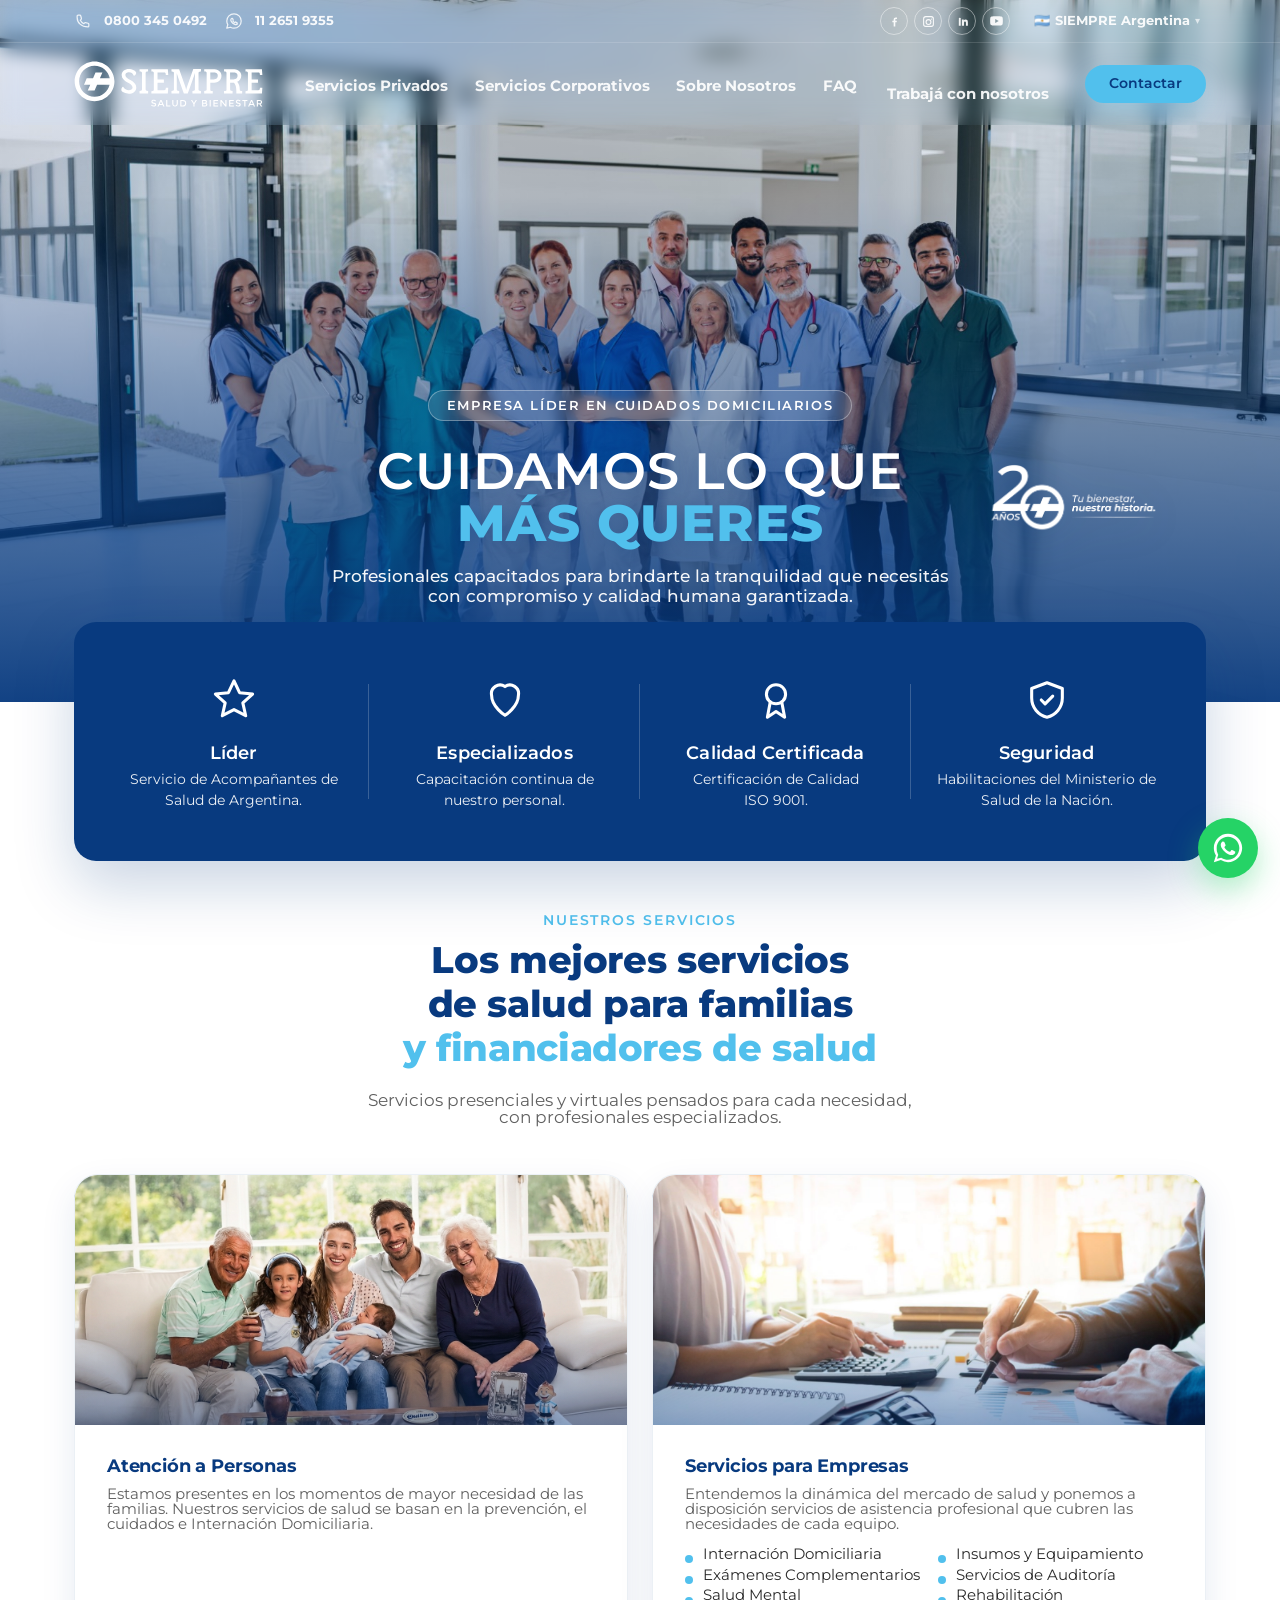
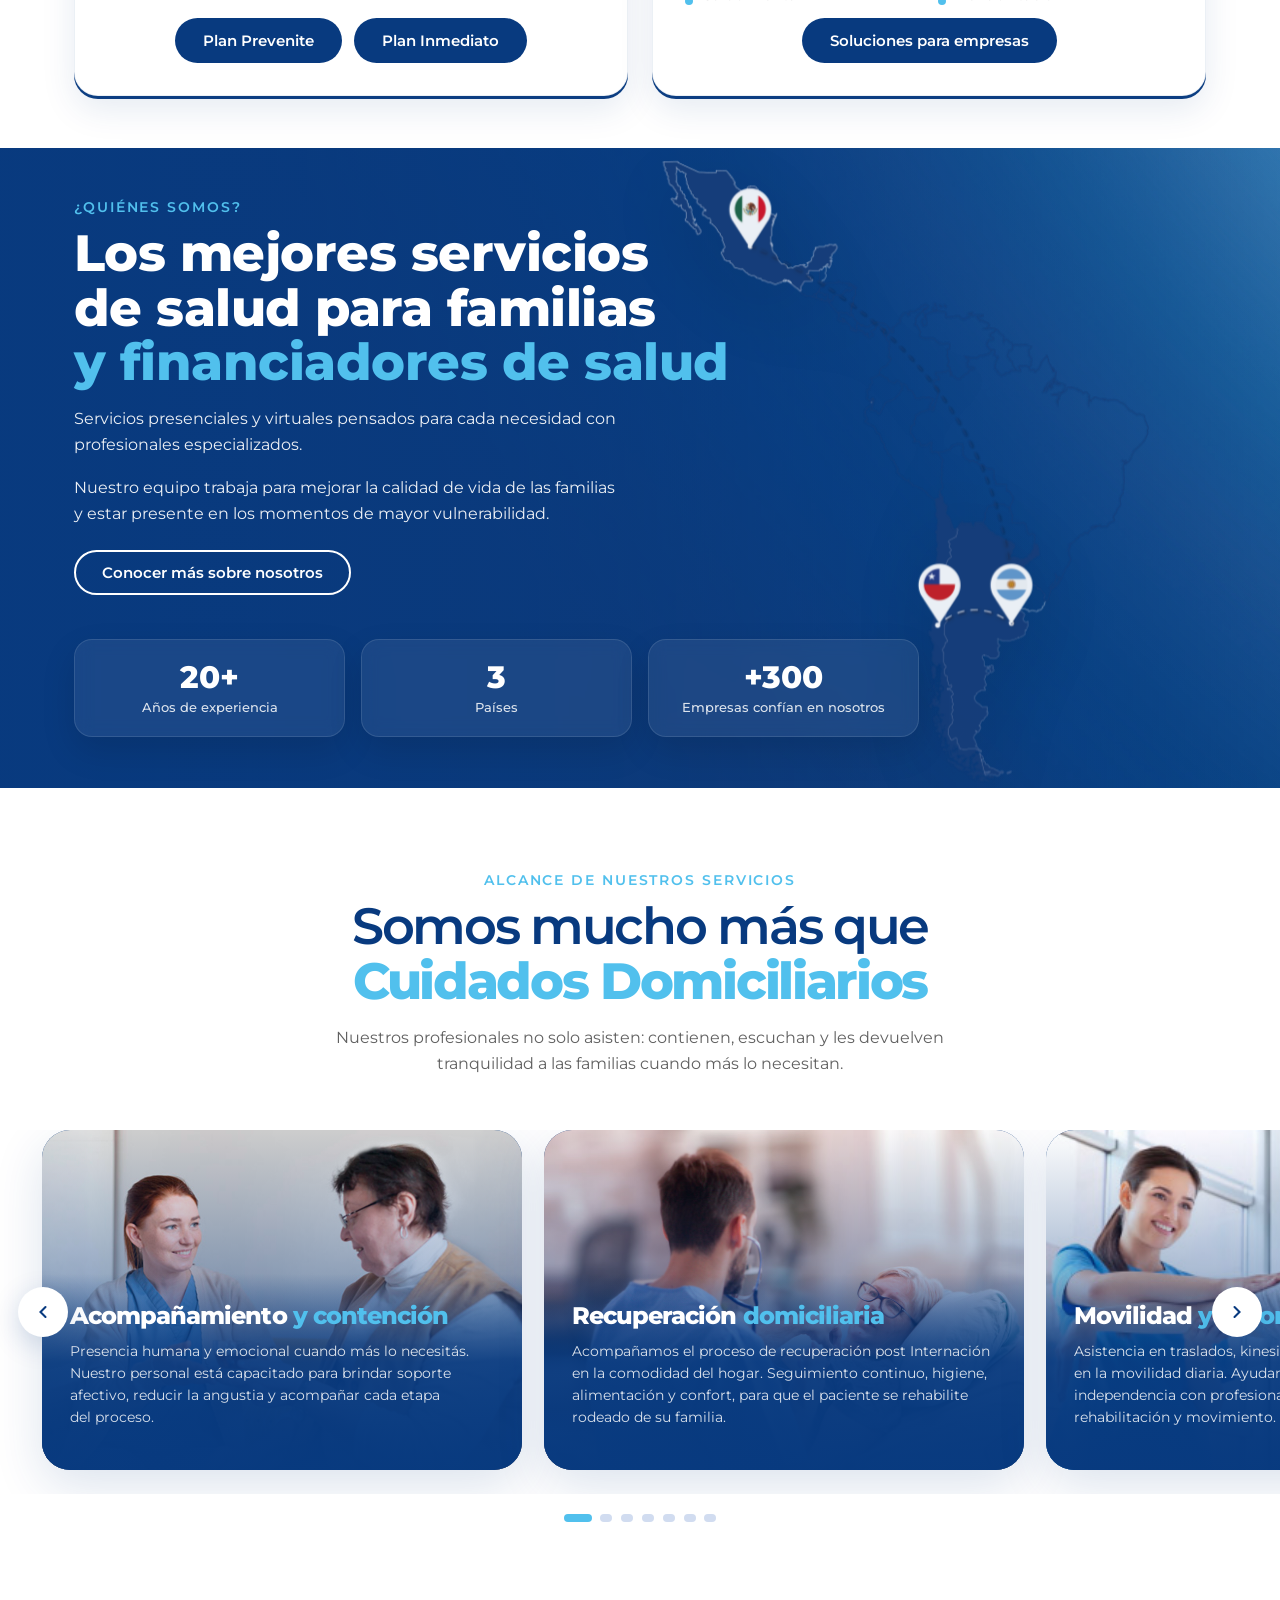
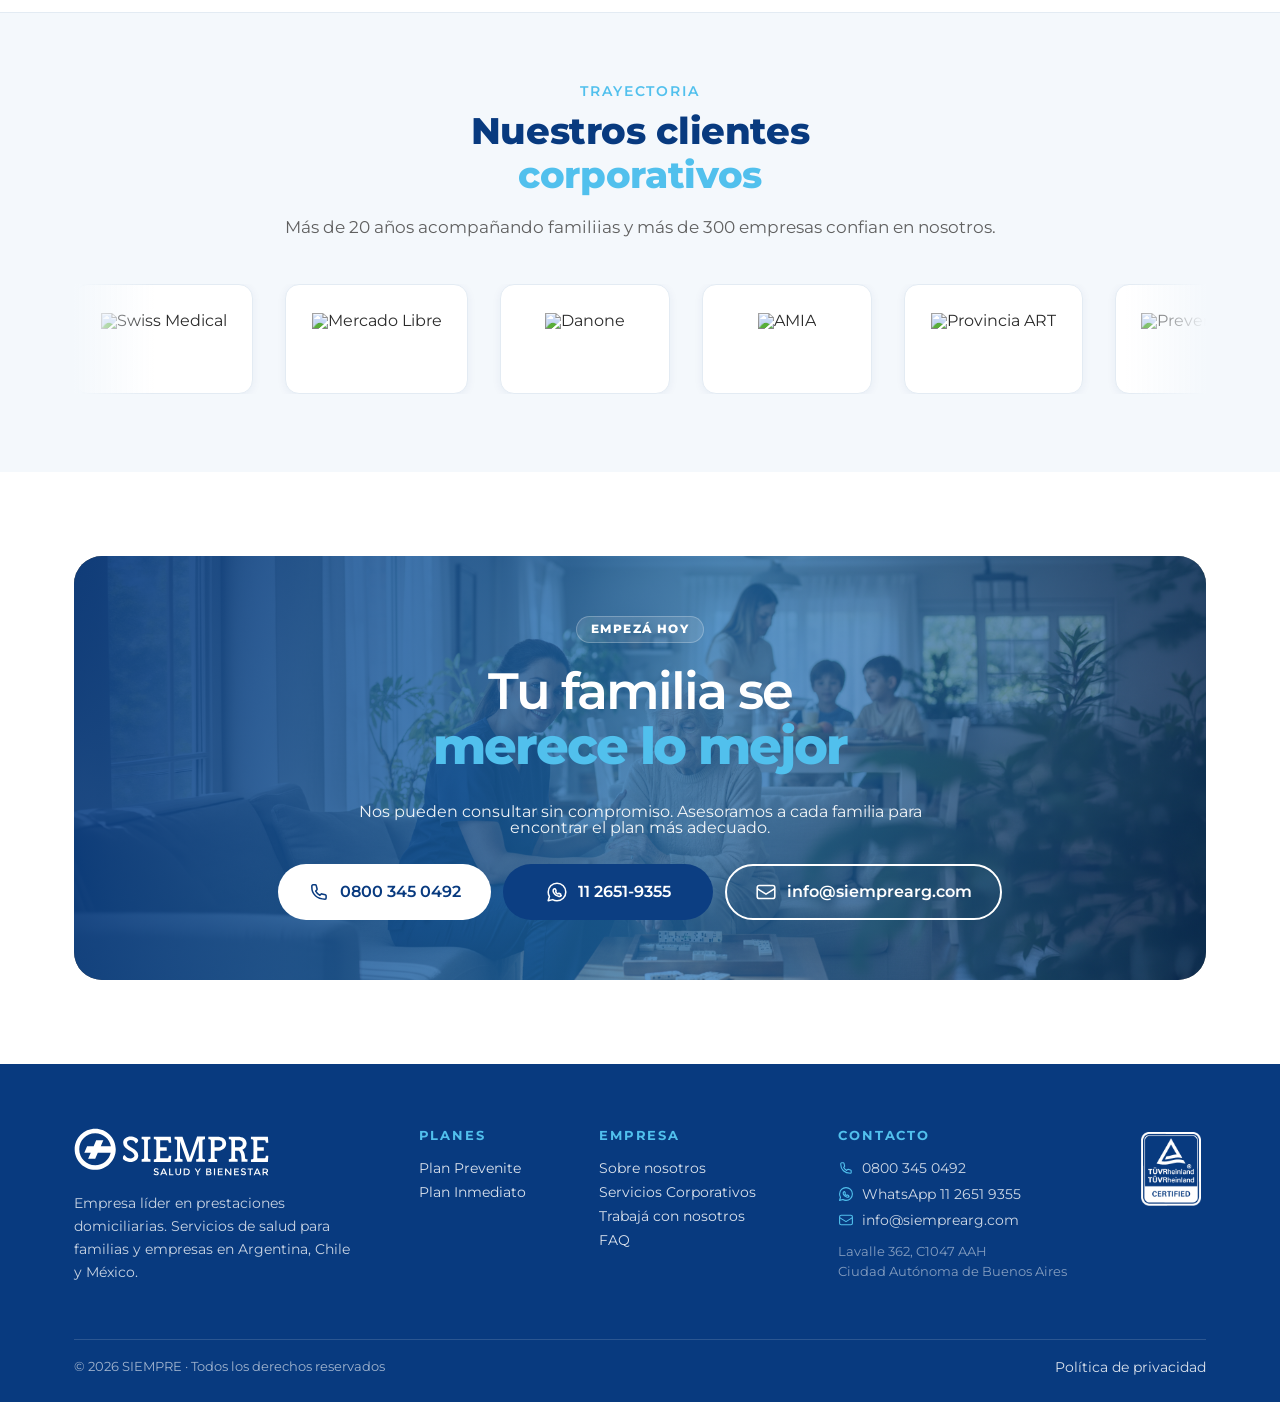
==== index.html @ d8c0f806 "Ajuste de imagenes en tarjetas" ====
<!DOCTYPE html>

<html lang="es">
<head>
<meta charset="utf-8"/>
<meta content="width=device-width, initial-scale=1" name="viewport"/>
<title>SIEMPRE · Cuidamos lo que más importa</title>
<meta content="Empresa líder en prestaciones domiciliarias. Acompañantes de salud, enfermería, kinesiología e hospitalización domiciliaria para familias y empresas. 0800 345 0492." name="description"/>
<meta content="SIEMPRE · Cuidamos lo que más importa" property="og:title"/>
<meta content="Servicios de salud y acompañamiento profesional en domicilio. Planes Inmediato y Prevenite." property="og:description"/>
<meta content="website" property="og:type"/>
<meta content="es_AR" property="og:locale"/>
<link href="https://fonts.googleapis.com" rel="preconnect"/>
<link crossorigin="" href="https://fonts.gstatic.com" rel="preconnect"/>
<link href="https://fonts.googleapis.com/css2?family=Montserrat:wght@300;400;500;600;700;800&amp;display=swap" rel="stylesheet"/>
<link href="assets/img/iso-siempre.svg" rel="icon" type="image/svg+xml"/>
<link href="assets/css/styles.css" rel="stylesheet"/>
</head>
<body class="home-page">
  
<!-- ============ HEADER ============ -->
<header class="site-header" id="siteHeader">

  <!-- TOPBAR -->
  <div class="topbar">

    <div class="container">

      <div class="topbar-inner">

        <!-- LEFT -->
        <div class="topbar-left">

          <!-- TELEFONO -->
          <a href="tel:08003450492">

            <svg 
              class="topbar-icon" 
              viewBox="0 0 20 20" 
              fill="none"
            >
              <path 
                d="M3.5 4.5A1 1 0 014.5 3.5h2a1 1 0 011 .75l.75 3a1 1 0 01-.29.97L7 9.17c.9 1.74 2.09 2.93 3.83 3.83l.92-.96a1 1 0 01.97-.29l3 .75a1 1 0 01.75 1v2a1 1 0 01-1 1C8.16 16.5 3.5 11.84 3.5 6V4.5z"
                stroke="currentColor"
                stroke-width="1.4"
                stroke-linejoin="round"
              />
            </svg>

            <strong>0800 345 0492</strong>

          </a>

          <!-- WHATSAPP -->
          <a href="https://wa.me/541126519355">

            <svg 
              class="topbar-icon" 
              viewBox="0 0 20 20" 
              fill="none"
            >
              <path 
                d="M10 2C5.58 2 2 5.58 2 10c0 1.48.4 2.87 1.1 4.07L2 18l4.07-1.07A7.96 7.96 0 0010 18c4.42 0 8-3.58 8-8s-3.58-8-8-8zm3.9 11.1c-.16.45-.94.87-1.3.92-.33.05-.74.07-1.2-.08a10.8 10.8 0 01-1.08-.4C8.64 12.8 7.4 11.22 7.3 11.08c-.1-.14-.84-1.1-.84-2.1 0-1 .52-1.49.7-1.7.18-.2.4-.25.53-.25h.38c.12 0 .29-.04.45.34l.58 1.4c.05.12.08.26 0 .42l-.22.33c-.07.1-.15.22-.06.43.38.77.97 1.38 1.73 1.76.2.1.32.08.44-.05l.3-.38c.1-.14.23-.18.37-.12l1.4.65c.16.08.27.12.3.2.04.1.04.53-.12.98z"
                stroke="currentColor"
                stroke-width="1.4"
                stroke-linejoin="round"
              />
            </svg>

            <strong>11 2651 9355</strong>

          </a>

        </div>

        <!-- RIGHT -->
        <div class="topbar-right">

          <div aria-label="Redes sociales" class="topbar-socials">

            <!-- FACEBOOK -->
            <a 
              aria-label="Facebook"
              href="https://facebook.com/Siemprearg/"
              target="_blank"
              rel="noopener noreferrer"
            >
              <svg viewBox="0 0 24 24" fill="currentColor">
                <path d="M13.5 21v-7.5h2.53l.38-2.94H13.5V8.72c0-.85.24-1.43 1.46-1.43h1.56V4.66c-.27-.04-1.2-.12-2.27-.12-2.24 0-3.78 1.37-3.78 3.88v2.16H8v2.94h2.47V21h3.03z"></path>
              </svg>
            </a>

            <!-- INSTAGRAM -->
            <a 
              aria-label="Instagram"
              href="https://instagram.com/Siemprearg/"
              target="_blank"
              rel="noopener noreferrer"
            >
              <svg viewBox="0 0 24 24" fill="currentColor">
  <path d="M7 2h10a5 5 0 015 5v10a5 5 0 01-5 5H7a5 5 0 01-5-5V7a5 5 0 015-5zm0 2a3 3 0 00-3 3v10a3 3 0 003 3h10a3 3 0 003-3V7a3 3 0 00-3-3H7zm5 3.5A5.5 5.5 0 1112 18.5 5.5 5.5 0 0112 7.5zm0 2A3.5 3.5 0 1012 16.5 3.5 3.5 0 0012 9.5zm5.75-3.25a1.25 1.25 0 11-1.25 1.25 1.25 1.25 0 011.25-1.25z"/>
</svg>

            <!-- LINKEDIN -->
            <a 
              aria-label="LinkedIn"
              href="https://linkedin.com/company/siemprearg/posts/?feedView=all"
              target="_blank"
              rel="noopener noreferrer"
            >
              <svg viewBox="0 0 24 24" fill="currentColor">
                <path d="M6.94 5A1.94 1.94 0 115.06 6.94 1.94 1.94 0 016.94 5zM5.16 8.5h3.56V20H5.16zm5.7 0h3.4v1.58h.05a3.73 3.73 0 013.36-1.84c3.59 0 4.25 2.36 4.25 5.44V20h-3.54v-5.08c0-1.21-.02-2.77-1.68-2.77-1.69 0-1.95 1.32-1.95 2.68V20H10.86z"></path>
              </svg>
            </a>

            <!-- YOUTUBE -->
            <a 
              aria-label="YouTube"
              href="https://youtube.com/channel/UCaNuEZdiyHlzwMGWf43lOsw"
              target="_blank"
              rel="noopener noreferrer"
            >
              <svg viewBox="0 0 24 24" fill="currentColor">
                <path d="M23.5 6.2s-.2-1.7-.9-2.4c-.9-.9-1.9-.9-2.4-1C16.8 2.5 12 2.5 12 2.5s-4.8 0-8.2.3c-.5.1-1.5.1-2.4 1C.7 4.5.5 6.2.5 6.2S.3 8.2.3 10.1v1.8c0 1.9.2 3.9.2 3.9s.2 1.7.9 2.4c.9.9 2.1.9 2.6 1 1.9.2 8 .3 8 .3s4.8 0 8.2-.3c.5-.1 1.5-.1 2.4-1 .7-.7.9-2.4.9-2.4s.2-2 .2-3.9v-1.8c0-1.9-.2-3.9-.2-3.9zM9.7 14.8V7.2l6.5 3.8-6.5 3.8z"/>
              </svg>
            </a>

          </div>

          <div class="country-dropdown-wrap">
            <button class="country-dropdown-btn"><span class="flag">🇦🇷</span><strong> SIEMPRE Argentina </strong><span class="country-caret">▾</span></button>
            <div class="country-dropdown-menu">
              <a href="https://siemprearg.com" target="_blank" rel="noopener"><span>🇦🇷</span> SIEMPRE Argentina</a>
              <a href="https://siemprechile.cl" target="_blank" rel="noopener"><span>🇨🇱</span> SIEMPRE Chile</a>
              <a href="https://careu.mx" target="_blank" rel="noopener"><span>🇲🇽</span> CARE U México</a>
            </div>
          </div>

        </div>

      </div>

    </div>

  </div>

  <!-- NAV -->
  <div class="container">

    <nav class="nav" id="mainNav">

      <a 
        aria-label="Inicio Siempre Argentina" 
        class="nav-logo" 
        href="index.html"
      >
        <img 
          alt="SIEMPRE" 
          class="logo-white" 
          src="assets/img/logo-siempre-blanco.svg"
        >

        <img 
          alt="SIEMPRE" 
          class="logo-blue" 
          src="assets/img/logo-siempre-azul.svg"
        >
      </a>

      <button 
        aria-label="Abrir menú" 
        class="nav-toggle" 
        onclick="document.getElementById('mainNav').classList.toggle('open')"
      >
        <span></span>
        <span></span>
        <span></span>
      </button>

      <ul class="nav-links">

        <li class="nav-dropdown">
          <a aria-haspopup="true" href="#">
            <strong>Servicios Privados</strong>
          </a>

          <ul class="nav-dropdown-menu">
            <li><a href="plan-prevenite.html">Plan Prevenite</a></li>
            <li><a href="plan-inmediato.html">Plan Inmediato</a></li>
          </ul>
        </li>

       <li>
         <a aria-haspopup="true" href="empresas.html" class="nav-active">
            <strong>Servicios Corporativos</strong>
             </a>
        </li>

        <li><a href="sobre-nosotros.html"><strong>Sobre Nosotros</strong></a></li>

        

        <li><a href="faq.html"><strong>FAQ</strong></a></li>

        <li><a href="trabaja-con-nosotros.html"><strong>Trabajá con nosotros</strong></a></li>

      </ul>

      <div class="nav-cta">
        <a class="btn btn-secondary" href="contacto.html">
          Contactar
        </a>
      </div>

    </nav>

  </div>

</header>


<!-- ============ HERO HOME ============ -->
<section class="page-hero hero-home" style="background-image:url('assets/img/banners/home-hero-banner-2026.jpg')">
  <div class="container">
    <div class="hero-home-inner">
      <span class="hero-eyebrow">Empresa líder en Cuidados Domiciliarios</span>
      <div class="hero-title-row">
        <h1>
          <span class="hero-line hero-line-top">Cuidamos lo que</span>
          <span class="hero-line hero-line-accent">más queres</span>
        </h1>
        <img alt="20 años de experiencia" class="hero-20-logo" src="assets/img/banners/logo-20-anios-home.png"/>
      </div>
      <p class="lead">Profesionales capacitados para brindarte la tranquilidad que necesitás con compromiso y calidad humana garantizada.</p>
    </div>
  </div>
</section>
<!-- ============ FEATURE BAND (4 columnas) ============ -->
<div class="container" style="padding:0 24px">
<div class="feature-band">
<div class="feature-band-grid">
<div class="feature-band-item">
<div class="feature-band-icon">
<svg viewbox="0 0 24 24"><path d="M12 2l2.9 6.2 6.8.7-5.1 4.6 1.5 6.7L12 17l-6.1 3.2 1.5-6.7L2.3 8.9l6.8-.7z" stroke-linecap="round" stroke-linejoin="round"></path></svg>
</div>
<h4>Líder</h4>
<p>Servicio de Acompañantes de Salud de Argentina.</p>
</div>
<div class="feature-band-item">
<div class="feature-band-icon">
<svg viewbox="0 0 24 24"><path d="M12 20s-7-4.5-7-10.5A4.5 4.5 0 0112 5a4.5 4.5 0 017 4.5C19 15.5 12 20 12 20z" stroke-linecap="round" stroke-linejoin="round"></path></svg>
</div>
<h4>Especializados</h4>
<p>Capacitación continua de nuestro personal.</p>
</div>
<div class="feature-band-item">
<div class="feature-band-icon">
<svg viewbox="0 0 24 24"><circle cx="12" cy="9" r="5" stroke-linecap="round" stroke-linejoin="round"></circle><path d="M9 13l-1.5 8L12 18l4.5 3L15 13" stroke-linecap="round" stroke-linejoin="round"></path></svg>
</div>
<h4>Calidad Certificada</h4>
<p>Certificación de Calidad ISO 9001.</p>
</div>
<div class="feature-band-item">
<div class="feature-band-icon">
<svg viewbox="0 0 24 24"><path d="M12 3l8 3v5c0 5-3.5 9-8 10-4.5-1-8-5-8-10V6l8-3z" stroke-linecap="round" stroke-linejoin="round"></path><path d="M9 12l2 2 4-4" stroke-linecap="round" stroke-linejoin="round"></path></svg>
</div>
<h4>Seguridad</h4>
<p>Habilitaciones del Ministerio de Salud de la Nación.</p>
</div>
</div>
</div>
</div>


<!-- ============ FAMILIAS + EMPRESAS ============ -->
<section id="servicios">
<div class="container">
<div class="section-header">
<span class="eyebrow">Nuestros servicios</span>
<h2>Los mejores servicios<br>de salud para familias<br><span class="text-celeste">y financiadores de salud</span></h2>
<p>Servicios presenciales y virtuales pensados para cada necesidad, <br>con profesionales especializados.</p>
</div>
<div class="grid grid-2">
<div class="card-image">
<div class="card-media" style="background-image:url('assets/img/banners/familia-1.png'); aspect-ratio:16/9"></div>
<div class="card-body" style="padding:30px 32px 32px">
<h3>Atención a Personas</h3>
<p>Estamos presentes en los momentos de mayor necesidad de las familias. Nuestros servicios de salud se basan en la prevención, el cuidados e Internación Domiciliaria.</p>
<div class="mt-md home-service-btns">
<a class="btn btn-primary" href="plan-prevenite.html">Plan Prevenite</a>
<a class="btn btn-primary" href="plan-inmediato.html">Plan Inmediato</a>
</div>
</div>
</div>
<div class="card-image">
<div class="card-media" style="background-image:url('assets/img/banners/banner-auditoria.jpg'); aspect-ratio:16/9"></div>
<div class="card-body" style="padding:30px 32px 32px">
<h3>Servicios para Empresas</h3>
<p>Entendemos la dinámica del mercado de salud y ponemos a disposición servicios de asistencia profesional que cubren las necesidades de cada equipo.</p>
<ul class="card-bullet-list">
<li>Internación Domiciliaria</li>
<li>Insumos y Equipamiento</li>
<li>Exámenes Complementarios</li>
<li>Servicios de Auditoría</li>
<li>Salud Mental</li>
<li>Rehabilitación</li>
</ul>
<div class="mt-md home-service-btns">
<a class="btn btn-primary" href="empresas.html">Soluciones para empresas</a>
</div>
</div>
</div>
</div>
</div>
</section>


<!-- ============ CONOCENOS ============ -->
<section class="section-quienes-somos" id="como-funciona">
<img alt="" aria-hidden="true" class="quienes-map-parallax" src="assets/img/banners/mapa-quienes-somos.png"/>
<div class="container">
<div class="quienes-layout">
<div class="quienes-content">
<span class="eyebrow">¿Quiénes somos?</span>
<h2>Los mejores servicios<br>de salud para familias<br><span class="text-celeste">y financiadores de salud</span></h2>
<p>Servicios presenciales y virtuales pensados para cada necesidad con <br>profesionales especializados.</p>
<p>Nuestro equipo trabaja para mejorar la calidad de vida de las familias <br>y estar presente en los momentos de mayor vulnerabilidad.</p>
<a class="btn btn-secondary btn-on-dark" href="sobre-nosotros.html">Conocer más sobre nosotros</a>
</div>
<div class="quienes-stats-row">
<div class="stats-grid stats-grid-on-dark stats-grid-on-dark-row">
<div>
<div class="stat-number">20+</div>
<div class="stat-label">Años de experiencia</div>
</div>
<div>
<div class="stat-number">3</div>
<div class="stat-label">Países</div>
</div>
<div>
<div class="stat-number">+300</div>
<div class="stat-label">Empresas confían en nosotros</div>
</div>
</div>
</div>
</div>
</div>
</section> 
<!-- ============ MUCHO MÁS QUE CUIDADOS ============ -->
<section class="servicios-reference-carousel" id="servicios">
<div class="sc-head">
<span class="eyebrow">Alcance de nuestros servicios</span>
<h2><span>Somos mucho más que</span><br/><strong>Cuidados Domiciliarios</strong></h2>
<p>Nuestros profesionales no solo asisten: contienen, escuchan y les devuelven tranquilidad a las familias cuando más lo necesitan.</p>
</div>
<div class="sc-outer">
<button aria-label="Anterior" class="sc-nav prev" id="scPrev"><svg fill="none" stroke="currentColor" stroke-linecap="round" stroke-width="2.5" viewbox="0 0 24 24"><path d="M15 18l-6-6 6-6"></path></svg></button>
<div class="sc-track" id="scTrack">
<article class="sc-slide">
<img alt="Acompañamiento y contención" loading="lazy" src="assets/img/content/acompanantes-salud.png"/>
<div class="sc-overlay"></div>
<div class="sc-content">

<h3 class="sc-title">Acompañamiento <span>y contención</span></h3>
<p class="sc-desc">Presencia humana y emocional cuando más lo necesitás. Nuestro personal está capacitado para brindar soporte afectivo, reducir la angustia y acompañar cada etapa <br>del proceso.</p>
</div>
</article>
<article class="sc-slide">
<img alt="Recuperación domiciliaria" loading="lazy" src="assets/img/content/empresas-hospitalizacion-2.jpg"/>
<div class="sc-overlay"></div>
<div class="sc-content">

<h3 class="sc-title">Recuperación <span>domiciliaria</span></h3>
<p class="sc-desc">Acompañamos el proceso de recuperación post Internación en la comodidad del hogar. Seguimiento continuo, higiene, alimentación y confort, para que el paciente se rehabilite rodeado de su familia.</p>
</div>
</article>
<article class="sc-slide">
<img alt="Movilidad y autonomía" loading="lazy" src="assets/img/content/empresas-rehabilitacion.jpg"/>
<div class="sc-overlay"></div>
<div class="sc-content">

<h3 class="sc-title">Movilidad <span>y autonomía</span></h3>
<p class="sc-desc">Asistencia en traslados, kinesiología domiciliaria y apoyo <br>en la movilidad diaria. Ayudamos a recuperar la independencia con profesionales especializados en rehabilitación y movimiento.</p>
</div>
</article>
<article class="sc-slide">
<img alt="Continuidad de tratamientos" loading="lazy" src="assets/img/content/profesionales-salud.png"/>
<div class="sc-overlay"></div>
<div class="sc-content">

<h3 class="sc-title">Continuidad de <span>tratamientos</span></h3>
<p class="sc-desc">Control de medicación, aplicación de inyectables, curaciones y monitoreo de signos vitales. Enfermeros profesionales en domicilio para garantizar que cada indicación médica se cumpla correctamente.</p>
</div>
</article>
<article class="sc-slide">
<img alt="Estimulación cognitiva" loading="lazy" src="assets/img/content/empresas-salud-mental-1.jpg"/>
<div class="sc-overlay"></div>
<div class="sc-content">

<h3 class="sc-title">Estimulación <span>cognitiva</span></h3>
<p class="sc-desc">Actividades recreativas, juegos de memoria y estimulación mental para adultos mayores. Combatimos el aislamiento y promovemos la salud mental con propuestas diseñadas para cada paciente.</p>
</div>
</article>
<article class="sc-slide">
<img alt="Actividades recreativas" loading="lazy" src="assets/img/banners/familia-2.jpg"/>
<div class="sc-overlay"></div>
<div class="sc-content">

<h3 class="sc-title">Actividades <span>recreativas</span></h3>
<p class="sc-desc">Favorecemos la integración social y el bienestar general con paseos supervisados, actividad física adaptada y acompañamiento en trámites o citas médicas.</p>
</div>
</article>
<article class="sc-slide">
<img alt="Acompañantes terapéuticos" loading="lazy" src="assets/img/content/empresas-salud-mental.jpg"/>
<div class="sc-overlay"></div>
<div class="sc-content">

<h3 class="sc-title">Acompañantes <span>terapéuticos</span></h3>
<p class="sc-desc">Paseos supervisados, actividad física adaptada y acompañamiento en trámites o citas médicas. Favorecemos la integración social y el bienestar general con presencia profesional en cada salida.</p>
</div>
</article>
</div>
<button aria-label="Siguiente" class="sc-nav next" id="scNext"><svg fill="none" stroke="currentColor" stroke-linecap="round" stroke-width="2.5" viewbox="0 0 24 24"><path d="M9 18l6-6-6-6"></path></svg></button>
</div>
<div class="sc-dots" id="scDots">
<button aria-label="Slide 1" class="sc-dot active" data-idx="0"></button>
<button aria-label="Slide 2" class="sc-dot" data-idx="1"></button>
<button aria-label="Slide 3" class="sc-dot" data-idx="2"></button>
<button aria-label="Slide 4" class="sc-dot" data-idx="3"></button>
<button aria-label="Slide 5" class="sc-dot" data-idx="4"></button>
<button aria-label="Slide 6" class="sc-dot" data-idx="5"></button>
<button aria-label="Slide 7" class="sc-dot" data-idx="6"></button>
</div>
</section>
<!-- ============ EMPRESAS BAND ============ 
<section class="section-alt empresas-home-band">
<div class="container">
<div class="split">
<div>
<span class="eyebrow" style="color:var(--c-secondary);font-weight:600;font-size:.85rem;letter-spacing:.14em;text-transform:uppercase">Para empresas</span>
<h2>Acompañamos el bienestar <span class="text-celeste">de los equipos <br>y sus familias</span></h2>
<p>Trabajamos junto a empresas y organizaciones para acercar soluciones de salud profesional, convenios corporativos y <br>asistencia coordinada para colaboradores y grupos familiares.</p>
<a class="btn btn-primary mt-sm" href="empresas.html">Conocer soluciones para empresas</a>
</div>
<div>

</div>
</div>
</div>
</div>
</section>-->
<!-- ============ EMPRESAS LOGOS ============ -->
<section class="confian-reference-section" id="confian">
  <div class="container">

    <div class="section-header">
      <span class="eyebrow">Trayectoria</span>
      <h2>Nuestros clientes<strong><br>corporativos</strong> </h2>
      <p>Más de 20 años acompañando familiias y más de 300 empresas confian en nosotros.</p>
    </div>

    <div aria-label="Logos de empresas que trabajan con nosotros" class="logos-track-wrap">

      <div class="logos-track">

        <div class="logo-item">
          <img alt="Swiss Medical" src="https://siemprearg.com/wp-content/uploads/2021/10/SWISS-MEDICAL.png">
        </div>

        <div class="logo-item">
          <img alt="Mercado Libre" src="https://siemprearg.com/wp-content/uploads/2021/10/MERCADO-LIBRE.png">
        </div>

        <div class="logo-item">
          <img alt="Danone" src="https://siemprearg.com/wp-content/uploads/2021/10/DANONE.png">
        </div>

        <div class="logo-item">
          <img alt="AMIA" src="https://siemprearg.com/wp-content/uploads/2021/10/AMIA.jpg">
        </div>

        <div class="logo-item">
          <img alt="Provincia ART" src="https://siemprearg.com/wp-content/uploads/2021/10/PROVINCIA-ART.png">
        </div>

        <div class="logo-item">
          <img alt="Prevención ART" src="https://siemprearg.com/wp-content/uploads/2021/10/PREVENCION.png">
        </div>

        <div class="logo-item">
          <img alt="OSUTHGRA" src="https://siemprearg.com/wp-content/uploads/2021/10/OSUTHGRA.png">
        </div>

        <div class="logo-item">
          <img alt="Cruz del Sur" src="https://siemprearg.com/wp-content/uploads/2021/10/CRUZ-DEL-SUR.png">
        </div>

        <div class="logo-item">
          <img alt="Victoria Seguros" src="https://siemprearg.com/wp-content/uploads/2021/10/VICTORIA.png">
        </div>

        <div class="logo-item">
          <img alt="Rinde2" src="https://siemprearg.com/wp-content/uploads/2021/10/RINDE2.png">
        </div>

        <!-- Duplicados para scroll infinito -->

        <div aria-hidden="true" class="logo-item">
          <img alt="" src="https://siemprearg.com/wp-content/uploads/2021/10/SWISS-MEDICAL.png">
        </div>

        <div aria-hidden="true" class="logo-item">
          <img alt="" src="https://siemprearg.com/wp-content/uploads/2021/10/MERCADO-LIBRE.png">
        </div>

        <div aria-hidden="true" class="logo-item">
          <img alt="" src="https://siemprearg.com/wp-content/uploads/2021/10/DANONE.png">
        </div>

        <div aria-hidden="true" class="logo-item">
          <img alt="" src="https://siemprearg.com/wp-content/uploads/2021/10/AMIA.jpg">
        </div>

        <div aria-hidden="true" class="logo-item">
          <img alt="" src="https://siemprearg.com/wp-content/uploads/2021/10/PROVINCIA-ART.png">
        </div>

        <div aria-hidden="true" class="logo-item">
          <img alt="" src="https://siemprearg.com/wp-content/uploads/2021/10/PREVENCION.png">
        </div>

        <div aria-hidden="true" class="logo-item">
          <img alt="" src="https://siemprearg.com/wp-content/uploads/2021/10/OSUTHGRA.png">
        </div>

        <div aria-hidden="true" class="logo-item">
          <img alt="" src="https://siemprearg.com/wp-content/uploads/2021/10/CRUZ-DEL-SUR.png">
        </div>

        <div aria-hidden="true" class="logo-item">
          <img alt="" src="https://siemprearg.com/wp-content/uploads/2021/10/VICTORIA.png">
        </div>

        <div aria-hidden="true" class="logo-item">
          <img alt="" src="https://siemprearg.com/wp-content/uploads/2021/10/RINDE2.png">
        </div>

      </div>

    </div>

  </div>
</section>

<!-- ============ TESTIMONIOS ============ 
<section class="section-soft">
<div class="container">
<div class="section-header">
<span class="eyebrow">Cuando más nos necesitaron, estuvimos SIEMPRE</span>
<h2>Lo que dicen <span class="text-celeste">nuestros clientes</span></h2>
<p>Más de 20 años acompañando familias y más de 300 empresas que confían en nosotros.</p>
</div>
<div class="grid grid-3">
<div class="testimonial">
<div class="testimonial-source">
<span class="testimonial-source-name">Google Reviews</span>
<span aria-label="5 estrellas" class="testimonial-stars">★★★★★</span>
</div>
<p class="testimonial-text">“Mi papá estuvo internado tres semanas y nosotros no podíamos estar todo el tiempo. La acompañante fue como tener a alguien de la familia ahí. Una tranquilidad enorme.”</p>
<div class="testimonial-author">
<div class="testimonial-avatar">MP</div>
<div>
<div class="testimonial-name">María Paula R.</div>
<div class="testimonial-role">Plan Prevenite Exclusivo · CABA</div>
</div>
</div>
</div>
<div class="testimonial">
<div class="testimonial-source">
<span class="testimonial-source-name">Google Reviews</span>
<span aria-label="5 estrellas" class="testimonial-stars">★★★★★</span>
</div>
<p class="testimonial-text">“Lo contraté de urgencia cuando mi mamá tuvo el alta y yo no podía faltar al trabajo. En menos de 24 horas ya tenía una enfermera en casa. Salvavidas total.”</p>
<div class="testimonial-author">
<div class="testimonial-avatar">JG</div>
<div>
<div class="testimonial-name">Jorge G.</div>
<div class="testimonial-role">Plan Inmediato · Belgrano</div>
</div>
</div>
</div>
<div class="testimonial">
<div class="testimonial-source">
<span class="testimonial-source-name">Google Reviews</span>
<span aria-label="5 estrellas" class="testimonial-stars">★★★★★</span>
</div>
<p class="testimonial-text">“Llevo tres años afiliada y es de esas cosas que uno piensa ‘ojalá nunca lo necesite’, pero cuando mi marido se operó, entendí para qué sirve. Vale cada peso.”</p>
<div class="testimonial-author">
<div class="testimonial-avatar">CL</div>
<div>
<div class="testimonial-name">Claudia L.</div>
<div class="testimonial-role">Plan Inmediato Mensual · Palermo</div>
</div>
</div>
</div>
</div>
</div>
</section>-->


<!-- ============ CTA FINAL ============ -->
<section class="cta-final-reference-section" id="contacto">

  <div class="container">

    <div class="cta-band cta-band-home cta-photo-reference">

      <span class="cta-eyebrow">
        Empezá hoy
      </span>

      <h2>
        <span>Tu familia se</span>
        <br>
        <strong>merece lo mejor</strong>
      </h2>

      <p>
        Nos pueden consultar sin compromiso. Asesoramos a cada familia 
        para encontrar el plan más adecuado.
      </p>

     <div class="hero-ctas" style="justify-content:center">

        <!-- TELEFONO -->
        <a 
          href="tel:08003450492" 
          class="btn btn-primary btn-lg"
        >

          <svg 
            class="btn-icon"
            viewBox="0 0 20 20"
            fill="none"
          >
            <path 
              d="M3.5 4.5A1 1 0 014.5 3.5h2a1 1 0 011 .75l.75 3a1 1 0 01-.29.97L7 9.17c.9 1.74 2.09 2.93 3.83 3.83l.92-.96a1 1 0 01.97-.29l3 .75a1 1 0 01.75 1v2a1 1 0 01-1 1C8.16 16.5 3.5 11.84 3.5 6V4.5z"
              stroke="currentColor"
              stroke-width="1.4"
              stroke-linejoin="round"
            />
          </svg>

          <span>0800 345 0492</span>

        </a>

        <!-- WHATSAPP -->
        <a 
          href="https://wa.me/541126519355" 
          class="btn btn-whatsapp btn-lg"
        >

          <svg 
            class="btn-icon"
            viewBox="0 0 20 20"
            fill="none"
          >
            <path 
              d="M10 2C5.58 2 2 5.58 2 10c0 1.48.4 2.87 1.1 4.07L2 18l4.07-1.07A7.96 7.96 0 0010 18c4.42 0 8-3.58 8-8s-3.58-8-8-8zm3.9 11.1c-.16.45-.94.87-1.3.92-.33.05-.74.07-1.2-.08a10.8 10.8 0 01-1.08-.4C8.64 12.8 7.4 11.22 7.3 11.08c-.1-.14-.84-1.1-.84-2.1 0-1 .52-1.49.7-1.7.18-.2.4-.25.53-.25h.38c.12 0 .29-.04.45.34l.58 1.4c.05.12.08.26 0 .42l-.22.33c-.07.1-.15.22-.06.43.38.77.97 1.38 1.73 1.76.2.1.32.08.44-.05l.3-.38c.1-.14.23-.18.37-.12l1.4.65c.16.08.27.12.3.2.04.1.04.53-.12.98z"
              stroke="currentColor"
              stroke-width="1.4"
              stroke-linejoin="round"
            />
          </svg>

          <span>11 2651-9355</span>

        </a>

        <!-- EMAIL -->
        <a 
          href="mailto:info@siemprearg.com" 
          class="btn btn-secondary btn-lg"
        >

          <svg 
            class="btn-icon"
            viewBox="0 0 20 20"
            fill="none"
          >
            <rect 
              x="2" 
              y="4" 
              width="16" 
              height="12" 
              rx="2"
              stroke="currentColor"
              stroke-width="1.4"
            />

            <path 
              d="M2 7l8 5 8-5"
              stroke="currentColor"
              stroke-width="1.4"
              stroke-linejoin="round"
            />
          </svg>

          <span>info@siemprearg.com</span>

        </a>

      </div>

  </div>

</section>


<!-- ============ FOOTER ============ -->
<footer class="site-footer">
  <div class="container">

    <div class="footer-grid">

      <!-- MARCA -->
      <div class="footer-brand-col">

        <img
          src="assets/img/logo-siempre-blanco.svg"
          alt="SIEMPRE"
          class="footer-logo"
        >

        <p>
          Empresa líder en prestaciones domiciliarias.
          Servicios de salud para familias y empresas en
          Argentina, Chile y México.
        </p>

        <div class="footer-socials-mobile">

          <a
            aria-label="Facebook"
            href="https://facebook.com/Siemprearg/"
            target="_blank"
            rel="noopener noreferrer"
          >
            <svg viewBox="0 0 24 24" fill="currentColor">
              <path d="M13.5 21v-7.5h2.53l.38-2.94H13.5V8.72c0-.85.24-1.43 1.46-1.43h1.56V4.66c-.27-.04-1.2-.12-2.27-.12-2.24 0-3.78 1.37-3.78 3.88v2.16H8v2.94h2.47V21h3.03z"></path>
            </svg>
          </a>

          <a
            aria-label="Instagram"
            href="https://instagram.com/Siemprearg/"
            target="_blank"
            rel="noopener noreferrer"
          >
            <svg viewBox="0 0 24 24" fill="currentColor">
              <path d="M7 2h10a5 5 0 015 5v10a5 5 0 01-5 5H7a5 5 0 01-5-5V7a5 5 0 015-5zm0 2a3 3 0 00-3 3v10a3 3 0 003 3h10a3 3 0 003-3V7a3 3 0 00-3-3H7zm5 3.5A5.5 5.5 0 1112 18.5 5.5 5.5 0 0112 7.5zm0 2A3.5 3.5 0 1012 16.5 3.5 3.5 0 0012 9.5zm5.75-3.25a1.25 1.25 0 11-1.25 1.25 1.25 1.25 0 011.25-1.25z"></path>
            </svg>
          </a>

          <a
            aria-label="LinkedIn"
            href="https://linkedin.com/company/siemprearg/posts/?feedView=all"
            target="_blank"
            rel="noopener noreferrer"
          >
            <svg viewBox="0 0 24 24" fill="currentColor">
              <path d="M6.94 5A1.94 1.94 0 115.06 6.94 1.94 1.94 0 016.94 5zM5.16 8.5h3.56V20H5.16zm5.7 0h3.4v1.58h.05a3.73 3.73 0 013.36-1.84c3.59 0 4.25 2.36 4.25 5.44V20h-3.54v-5.08c0-1.21-.02-2.77-1.68-2.77-1.69 0-1.95 1.32-1.95 2.68V20H10.86z"></path>
            </svg>
          </a>

          <a
            aria-label="YouTube"
            href="https://youtube.com/channel/UCaNuEZdiyHlzwMGWf43lOsw"
            target="_blank"
            rel="noopener noreferrer"
          >
            <svg viewBox="0 0 24 24" fill="currentColor">
              <path d="M23.5 6.2s-.2-1.7-.9-2.4c-.9-.9-1.9-.9-2.4-1C16.8 2.5 12 2.5 12 2.5s-4.8 0-8.2.3c-.5.1-1.5.1-2.4 1C.7 4.5.5 6.2.5 6.2S.3 8.2.3 10.1v1.8c0 1.9.2 3.9.2 3.9s.2 1.7.9 2.4c.9.9 2.1.9 2.6 1 1.9.2 8 .3 8 .3s4.8 0 8.2-.3c.5-.1 1.5-.1 2.4-1 .7-.7.9-2.4.9-2.4s.2-2 .2-3.9v-1.8c0-1.9-.2-3.9-.2-3.9zM9.7 14.8V7.2l6.5 3.8-6.5 3.8z"></path>
            </svg>
          </a>

        </div>
      </div>

      <!-- PLANES -->
      <div>
        <h4 class="footer-heading-accent">Planes</h4>

        <ul>
          <li><a href="plan-prevenite.html">Plan Prevenite</a></li>
          <li><a href="plan-inmediato.html">Plan Inmediato</a></li>
        </ul>

        <!-- ISO SOLO MOBILE -->
        <div class="footer-iso-mobile">
          <img
            src="assets/img/logos/certificacion-ISO.png"
            alt="Certificación ISO"
            class="footer-iso"
          >
        </div>
      </div>

      <!-- EMPRESA -->
      <div>
        <h4 class="footer-heading-accent">Empresa</h4>

        <ul>
          <li><a href="sobre-nosotros.html">Sobre nosotros</a></li>
          <li><a href="empresas.html">Servicios Corporativos</a></li>
          <li><a href="trabaja-con-nosotros.html">Trabajá con nosotros</a></li>
          <li><a href="faq.html">FAQ</a></li>
        </ul>
      </div>

      <!-- CONTACTO -->
      <div>
        <h4 class="footer-heading-accent">Contacto</h4>

        <ul class="footer-contact-list">

          <li>
            <a href="tel:08003450492">
              <svg class="footer-icon" viewBox="0 0 20 20" fill="none">
                <path
                  d="M3.5 4.5A1 1 0 014.5 3.5h2a1 1 0 011 .75l.75 3a1 1 0 01-.29.97L7 9.17c.9 1.74 2.09 2.93 3.83 3.83l.92-.96a1 1 0 01.97-.29l3 .75a1 1 0 01.75 1v2a1 1 0 01-1 1C8.16 16.5 3.5 11.84 3.5 6V4.5z"
                  stroke="var(--c-secondary)"
                  stroke-width="1.4"
                  stroke-linejoin="round"
                ></path>
              </svg>
              0800 345 0492
            </a>
          </li>

          <li>
            <a
              href="https://wa.me/541126519355"
              target="_blank"
              rel="noopener"
            >
              <svg class="footer-icon" viewBox="0 0 20 20" fill="none">
                <path
                  d="M10 2C5.58 2 2 5.58 2 10c0 1.48.4 2.87 1.1 4.07L2 18l4.07-1.07A7.96 7.96 0 0010 18c4.42 0 8-3.58 8-8s-3.58-8-8-8zm3.9 11.1c-.16.45-.94.87-1.3.92-.33.05-.74.07-1.2-.08a10.8 10.8 0 01-1.08-.4C8.64 12.8 7.4 11.22 7.3 11.08c-.1-.14-.84-1.1-.84-2.1 0-1 .52-1.49.7-1.7.18-.2.4-.25.53-.25h.38c.12 0 .29-.04.45.34l.58 1.4c.05.12.08.26 0 .42l-.22.33c-.07.1-.15.22-.06.43.38.77.97 1.38 1.73 1.76.2.1.32.08.44-.05l.3-.38c.1-.14.23-.18.37-.12l1.4.65c.16.08.27.12.3.2.04.1.04.53-.12.98z"
                  stroke="var(--c-secondary)"
                  stroke-width="1.4"
                  stroke-linejoin="round"
                ></path>
              </svg>
              WhatsApp 11&nbsp;2651&nbsp;9355
            </a>
          </li>

          <li>
            <a href="mailto:info@siemprearg.com">
              <svg class="footer-icon" viewBox="0 0 20 20" fill="none">
                <rect
                  x="2"
                  y="4"
                  width="16"
                  height="12"
                  rx="2"
                  stroke="var(--c-secondary)"
                  stroke-width="1.4"
                ></rect>
                <path
                  d="M2 7l8 5 8-5"
                  stroke="var(--c-secondary)"
                  stroke-width="1.4"
                  stroke-linejoin="round"
                ></path>
              </svg>
              info@siemprearg.com
            </a>
          </li>

        </ul>

        <p class="footer-address">
          Lavalle 362, C1047 AAH<br>
          Ciudad Autónoma de Buenos Aires
        </p>
      </div>

      <!-- ISO SOLO DESKTOP -->
      <div class="footer-iso-desktop">
        <img
          src="assets/img/logos/certificacion-ISO.png"
          alt="Certificación ISO"
          class="footer-iso"
        >
      </div>

    </div>

    <!-- PARTE INFERIOR -->
    <div class="footer-bottom">
      <div>© 2026 SIEMPRE · Todos los derechos reservados</div>

      <div>
        <a href="politica-de-privacidad.html">
          Política de privacidad
        </a>
      </div>
    </div>

  </div>
</footer>
<!-- ============ FLOATING CTAs ============ -->
<a aria-label="Contactar por WhatsApp" class="float-whatsapp" href="https://wa.me/541126519355" rel="noopener" target="_blank"><svg aria-hidden="true" focusable="false" viewbox="0 0 32 32"><path d="M16 2.667C8.636 2.667 2.667 8.636 2.667 16c0 2.547.722 4.92 1.969 6.946L2.667 29.333l6.59-1.948A13.276 13.276 0 0 0 16 29.333c7.364 0 13.333-5.969 13.333-13.333S23.364 2.667 16 2.667zm0 24.346c-2.139 0-4.205-.582-5.999-1.687l-.43-.255-3.911 1.156 1.169-3.808-.282-.443A10.66 10.66 0 0 1 5.333 16c0-5.882 4.785-10.667 10.667-10.667S26.667 10.118 26.667 16 21.882 27.013 16 27.013zm6.157-7.99c-.337-.169-1.991-.982-2.299-1.094-.308-.113-.532-.169-.756.169-.224.337-.866 1.094-1.062 1.318-.196.224-.392.252-.728.084-.337-.169-1.422-.524-2.708-1.671-1.001-.892-1.676-1.992-1.872-2.329-.196-.337-.021-.519.148-.687.151-.151.337-.392.505-.589.169-.196.224-.337.337-.561.113-.224.056-.421-.028-.589-.084-.169-.756-1.823-1.036-2.497-.273-.655-.55-.566-.756-.577l-.644-.012c-.224 0-.589.084-.897.421-.308.337-1.176 1.149-1.176 2.803 0 1.654 1.204 3.252 1.371 3.476.169.224 2.371 3.621 5.745 5.077.803.347 1.43.554 1.918.708.806.256 1.539.22 2.119.134.646-.097 1.991-.813 2.272-1.598.281-.785.281-1.458.196-1.598-.084-.141-.308-.224-.645-.392z" fill="currentColor"></path></svg></a>
<script>
(function(){
  var h = document.getElementById('siteHeader');
  if(!h) return;
  function onScroll(){
    if(window.scrollY > 40) h.classList.add('is-scrolled');
    else h.classList.remove('is-scrolled');
  }
  window.addEventListener('scroll', onScroll, {passive:true});
  onScroll();
})();
</script><script id="reference-style-carousels">
(function(){
  var track=document.getElementById('scTrack');
  if(track){
    var originalSlides=Array.from(track.querySelectorAll('.sc-slide'));
    if(originalSlides.length>1 && !track.dataset.cloned){
      track.insertAdjacentHTML('beforeend', track.innerHTML);
      track.dataset.cloned='true';
    }
    var dots=Array.from(document.querySelectorAll('#scDots .sc-dot'));
    var step=0, paused=false, userPaused=false, resumeTimer=null;
    function calc(){
      var first=track.querySelector('.sc-slide');
      step=first ? (first.getBoundingClientRect().width + 22) : 0;
    }
    function pauseBriefly(ms){
      userPaused=true;
      clearTimeout(resumeTimer);
      resumeTimer=setTimeout(function(){userPaused=false;}, ms || 1600);
    }
    function updateDots(){
      if(!step || !dots.length || !originalSlides.length) return;
      var idx=Math.round((track.scrollLeft % (step*originalSlides.length))/step)%originalSlides.length;
      dots.forEach(function(d,i){d.classList.toggle('active',i===idx);});
    }
    function tick(){
      if(!paused && !userPaused){
        track.scrollLeft += 0.4;
        if(track.scrollLeft >= track.scrollWidth/2){ track.scrollLeft -= track.scrollWidth/2; }
        updateDots();
      }
      window.requestAnimationFrame(tick);
    }
    calc();
    window.addEventListener('resize', calc, {passive:true});
    track.addEventListener('mouseenter',function(){paused=true;});
    track.addEventListener('mouseleave',function(){paused=false;});
    track.addEventListener('wheel',function(){pauseBriefly(2200);},{passive:true});
    track.addEventListener('touchstart',function(){paused=true; pauseBriefly(2600);},{passive:true});
    track.addEventListener('touchend',function(){paused=false;},{passive:true});
    track.addEventListener('scroll',function(){updateDots();},{passive:true});
    var prev=document.getElementById('scPrev');
    var next=document.getElementById('scNext');
    if(prev) prev.addEventListener('click',function(){pauseBriefly(1200);track.scrollBy({left:-step,behavior:'smooth'});});
    if(next) next.addEventListener('click',function(){pauseBriefly(1200);track.scrollBy({left:step,behavior:'smooth'});});
    dots.forEach(function(d,i){d.addEventListener('click',function(){pauseBriefly(1400);track.scrollTo({left:i*step,behavior:'smooth'});});});
    window.requestAnimationFrame(tick);
  }
})();
</script>
<script id="quienes-parallax-js">
(function(){
  var section = document.querySelector('.section-quienes-somos');
  var map = document.querySelector('.quienes-map-parallax');
  if(!section || !map) return;
  if(window.matchMedia && window.matchMedia('(prefers-reduced-motion: reduce)').matches) return;
  var ticking = false;
  function clamp(n, min, max){ return Math.max(min, Math.min(max, n)); }
  function update(){
    ticking = false;
    var rect = section.getBoundingClientRect();
    var vh = window.innerHeight || document.documentElement.clientHeight;
    var progress = clamp((vh - rect.top) / (vh + rect.height), 0, 1);
    var y = (progress - 0.5) * -84;
    var x = (progress - 0.5) * 28;
    var scale = 1.04 + (progress * 0.03);
    if(window.innerWidth <= 980){
      map.style.transform = 'translate3d(calc(-50% + ' + x.toFixed(2) + 'px), ' + y.toFixed(2) + 'px, 0) scale(' + scale.toFixed(3) + ')';
    } else {
      map.style.transform = 'translate3d(' + x.toFixed(2) + 'px, calc(-50% + ' + y.toFixed(2) + 'px), 0) scale(' + scale.toFixed(3) + ')';
    }
  }
  function requestUpdate(){
    if(!ticking){
      window.requestAnimationFrame(update);
      ticking = true;
    }
  }
  update();
  window.addEventListener('scroll', requestUpdate, {passive:true});
  window.addEventListener('resize', requestUpdate);
})();
</script>

<script src="assets/js/main.js"></script>

</body>
</html>
---- assets/css/styles.css ----
/* =========================================================
   SIEMPRE Argentina - Sitio web v7
   Design system compartido
   Paleta: Primary #1D70B7  Secondary #51C0ED  Accent #083A7F
   Tipografía: Montserrat
   ========================================================= */

:root {
  --c-primary: #083A7F;
  --c-secondary: #51C0ED;
  --c-accent: #083A7F;
  --c-prevenite: #1ECDB0;
  --c-text: #2b2b2b;
  --c-text-muted: #606060;
  --c-bg: #ffffff;
  --c-bg-soft: #F4F8FC;
  --c-bg-alt: #EAF3FB;
  --c-border: #e3ebf3;
  --c-success: #2FA675;

  --gradient-primary: linear-gradient(135deg, var(--c-primary) 0%, var(--c-accent) 100%);
  --gradient-soft: linear-gradient(180deg, #FFFFFF 0%, #F4F8FC 100%);

  --radius-sm: 8px;
  --radius-md: 14px;
  --radius-lg: 22px;
  --radius-xl: 32px;

  --shadow-sm: 0 2px 8px rgba(29, 112, 183, 0.08);
  --shadow-md: 0 8px 24px rgba(29, 112, 183, 0.10);
  --shadow-lg: 0 18px 48px rgba(8, 58, 127, 0.14);

  --container: 1180px;
  --container-wide: 1320px;

  --t-fast: 180ms ease;
  --t-slow: 320ms ease;
}

* { box-sizing: border-box; }

html { scroll-behavior: smooth; }

body {
  margin: 0;
  font-family: 'Montserrat', -apple-system, BlinkMacSystemFont, 'Segoe UI', sans-serif;
  font-weight: 400;
  color: var(--c-text);
  background: var(--c-bg);
  line-height: 1;
  -webkit-font-smoothing: antialiased;
}

img, svg { max-width: 100%; display: block; }

a {
  color: var(--c-primary);
  text-decoration: none;
  transition: color var(--t-fast);
}
a:hover { color: var(--c-accent); }

h1, h2, h3, h4, h5, h6 {
  font-family: 'Montserrat', sans-serif;
  color: var(--c-accent);
  line-height: 1.2;
  margin: 0 0 .6em;
  font-weight: 700;
  letter-spacing: -0.01em;
}

h1 { font-size: clamp(2rem, 4vw, 3.2rem); font-weight: 800; }
h2 { font-size: clamp(1.6rem, 3vw, 2.3rem); }
h3 { font-size: clamp(1.2rem, 2vw, 1.45rem); }
h4 { font-size: 1.1rem; }

p { margin: 0 0 1em; }

.lead { font-size: 1.15rem; color: var(--c-text-muted); }

/* ========= Stats band ========= */

.stats-band-section{
  margin-top: -30px;
  position: relative;
  z-index: 5;
}

.stats-band-number{
  font-size: 4.5rem;
}

.stats-band-section{
  margin-top: -100px !important;
  position: relative !important;
  z-index: 5 !important;
}

.stats-band-number{
  font-size: 3.85rem !important;
}

.stats-band{
  background:
    linear-gradient(
      135deg,
      #2674BE 0%,
      #0E4B97 100%
    );

  border-radius: 34px;

  padding: 42px 26px;

  display:grid;

  grid-template-columns:repeat(3,1fr);

  gap:0;

  overflow:hidden;
  max-width: 1100px;
margin-inline: auto;
}

.grid.grid-3 .card{
  display:flex;
  flex-direction:column;
}

.grid.grid-3 .card > div:last-child{
  display:flex;
  flex-direction:column;
  flex:1;
}

.grid.grid-3 .card .btn{
  margin-top:auto;
}

.stats-band-item{
  text-align:center;

  padding:0 26px;

  position:relative;
}

.stats-band-item:not(:last-child)::after{
  content:"";

  position:absolute;

  top:10px;
  right:0;

  width:1px;
  height:120px;

  background:rgba(255,255,255,.18);
}

.stats-band-number{
  font-size:4.5rem;

  line-height:.95;

  font-weight:800;

  color:#fff;

  margin-bottom:12px;

  letter-spacing:-2px;
}

.stats-band-item p{
  color:#fff;

  font-size:1.15rem;

  line-height:1.2;

  margin:0;

  font-weight:500;
}

@media (max-width:900px){

  .stats-band{
    grid-template-columns:1fr;
    gap:34px;
  }

  .stats-band-item:not(:last-child)::after{
    display:none;
  }

}

.stats-band-section{
  margin-top: -180px;
  position: relative;
  z-index: 5;
}


.profile-tabs {
  display: flex;
  justify-content: center;
  gap: 10px;
  margin-bottom: 18px;
}

.profile-tab {
  padding: 18px 42px;
  border: 0;
  background: #f1f1f1;
  color: var(--c-primary);
  font: inherit;
  cursor: pointer;
}

.profile-tab.active {
  background: var(--c-primary);
  color: #fff;
}

.profile-content {
  display: none;
  border: 1px solid var(--c-border);
  padding: 24px;
  background: #fff;
}

.profile-content.active {
  display: block;
}

/* ========= superior ========= */

.profile-main{
  display:grid;

  grid-template-columns: 1fr 1fr;

  gap:36px;

  align-items:center;

  margin-bottom:0;
}

.profile-main img{
  width:100%;

  height:320px;

  object-fit:cover;
}

/* ========= bloque azul ========= */

.profile-info-grid{
  background:
    linear-gradient(
      135deg,
      #0C3E82 0%,
      #2B84D7 100%
    );

  padding:42px;

  margin-top:28px;

  display:grid;

  grid-template-columns:repeat(2,1fr);

  gap:48px;

  position:relative;

  overflow:hidden;
}

/* brillo */

.profile-info-grid::after{
  content:"";

  position:absolute;

  inset:0;

  background:
    radial-gradient(
      circle at bottom right,
      rgba(255,255,255,.12),
      transparent 40%
    );
}

/* columnas */

.profile-info-col{
  position:relative;
  z-index:2;
}

.profile-info-col h4{
  color:#fff;

  font-size:2rem;

  margin-bottom:26px;

  font-weight:800;
}

.profile-info-col ul{
  list-style:none;

  margin:0;
  padding:0;
}

.profile-info-col li{
  color:#fff;

  font-size:1rem;

  line-height:1.55;

  margin-bottom:18px;

  padding-left:28px;

  position:relative;
}

/* flecha */

.profile-info-col li::before{
  content:"›";

  position:absolute;

  left:0;
  top:-2px;

  font-size:2rem;

  line-height:1;

  color:#fff;

  opacity:.95;
}

/* CTA */

.profile-cta{
  text-align:center;

  margin-top:26px;
}

/* responsive */

@media (max-width: 800px) {

  .profile-tabs,
  .profile-main,
  .profile-info-grid{
    grid-template-columns: 1fr;
    flex-direction: column;
  }

  .profile-info-grid-3{
    grid-template-columns: 1fr;
  }

}

.profile-info-grid-3{
  grid-template-columns: repeat(3, 1fr);
}


.testimonios-slider-wrap {
  position: relative;
  margin-top: 56px;
  padding-bottom: 44px;
}

.testimonios-carousel {
  display: flex;
  gap: 28px;
  overflow-x: auto;
  scroll-snap-type: x mandatory;
  scroll-behavior: smooth;

  padding:
    0 calc((100% - ((100% - 28px) / 1.5)) / 2)
    18px;

  scroll-padding-inline:
    calc((100% - ((100% - 28px) / 1.5)) / 2);
}

.testimonios-carousel::-webkit-scrollbar {
  display: none;
}

.testimonio-video-card {
  flex: 0 0 calc((100% - 28px) / 1.5);
  scroll-snap-align: center;
  border-radius: 26px;
  overflow: hidden;
  background: #000;
  box-shadow: 0 12px 40px rgba(0,0,0,.22);
}

.testimonio-video-card video {
  width: 100%;
  aspect-ratio: 16 / 9;
  height: auto;
  object-fit: cover;
  display: block;
}

.testimonios-arrow {
  position: absolute;
  top: 43%;
  transform: translateY(-50%);
  z-index: 5;

  width: 58px;
  height: 58px;
  border-radius: 50%;
  border: 0;
  background: #fff;
  color: var(--c-primary);

  font-size: 2.6rem;
  line-height: 1;
  cursor: pointer;

  box-shadow: 0 12px 35px rgba(0,0,0,.16);
}

.testimonios-prev {
  left: -18px;
}

.testimonios-next {
  right: -18px;
}

.testimonios-dots {
  display: flex;
  justify-content: center;
  gap: 10px;
  margin-top: 18px;
}

.testimonios-dot {
  width: 14px;
  height: 10px;
  border-radius: 999px;
  border: 0;
  background: rgba(255,255,255,.35);
  cursor: pointer;
  transition: all .25s ease;
}

.testimonios-dot.is-active {
  width: 36px;
  background: var(--c-secondary);
}

@media (max-width: 768px) {
  .testimonio-video-card {
    flex-basis: 82%;
  }

  .testimonios-prev {
    left: 8px;
  }

  .testimonios-next {
    right: 8px;
  }
}

.testimonios-section{
  background: linear-gradient(
    135deg,
    #0C3E82 0%,
    #0A3770 55%,
    #1357A8 100%
  );

  padding: 110px 0;
  overflow: hidden;
}

.testimonios-section .section-header h2,
.testimonios-section .section-header .eyebrow{
  color:#fff;
}

@media (max-width: 768px) {
  .testimonio-video-card {
    flex-basis: 82%;
  }

  .testimonios-prev {
    left: 8px;
  }

  .testimonios-next {
    right: 8px;
  }
}

/* ========== Layout ========== */

.container {
  max-width: var(--container);
  margin: 0 auto;
  padding: 0 24px;
}
.container-wide { max-width: var(--container-wide); margin: 0 auto; padding: 0 24px; }

section { padding: clamp(32px, 4vw, 72px) 0; }

.section-soft { background: var(--c-bg-soft); }
.section-alt { background: var(--c-bg-alt); }
.section-dark { background: var(--gradient-primary); color: #fff; }
.section-dark h1, .section-dark h2, .section-dark h3 { color: #fff; }
.section-dark p { color: rgba(255,255,255,.92); }

.section-header { text-align: center; max-width: 760px; margin: 0 auto 48px; }
.section-header .eyebrow {
  color: var(--c-secondary);
  font-weight: 600;
  font-size: .85rem;
  letter-spacing: .14em;
  text-transform: uppercase;
  margin-bottom: 10px;
  display: inline-block;
}
.eyebrow-pill {
  display: inline-flex;
  align-items: center;
  justify-content: center;
  padding: 10px 28px;
  border: 1px solid rgba(255, 255, 255, .45);
  border-radius: 999px;
  background: rgba(255, 255, 255, .12);
  color: #fff !important;
  letter-spacing: .12em;
  text-transform: uppercase;
  backdrop-filter: blur(6px);
}
.section-header h1,
.section-header h2,
.section-header h3 { font-weight: 800; }
.section-header p { color: var(--c-text-muted); font-size: 1.05rem; }

/* ========== Buttons ========== */

.btn {
  display: inline-flex;
  align-items: center;
  gap: 8px;
  padding: 13px 26px;
  border-radius: 999px;
  font-weight: 600;
  font-size: .95rem;
  cursor: pointer;
  border: 2px solid transparent;
  transition: all var(--t-fast);
  text-decoration: none;
  line-height: 1;
  font-family: inherit;
}
.btn-primary {
  background: var(--c-primary);
  color: #fff;
}
.btn-primary:hover { 
  background: #0C3E82; 
  color: #fff; 
  transform: translateY(-1px); 
}
.btn-secondary {
  background: #fff;
  color: var(--c-primary);
  border-color: var(--c-primary);
}
.btn-secondary:hover { background: var(--c-primary); color: #fff; }

.btn-ghost { background: transparent; color: var(--c-primary); }
.btn-ghost:hover { background: rgba(29, 112, 183, .08); }

.btn-whatsapp {
  background: #0C3E82;
  color: #fff;
}
.btn-whatsapp:hover { background: #0C3E82; color: #fff; transform: translateY(-1px); }

.btn-lg { padding: 16px 34px; font-size: 1rem; }


/* ===== TABS REDONDEADAS ===== */

.profile-tabs{
  border-radius:24px;
  overflow:hidden;
}

.profile-info-col h4{
  text-align:center;
}

.profile-tab{
  border-radius:18px 18px 0 0;
}

.profile-content{
  border-radius:0 0 28px 28px;
  overflow:hidden;
}

.profile-main img{
  border-radius:22px;
}

.profile-info-grid,
.profile-info-grid-3{
  border-radius:0 0 24px 24px;
}

.profile-cta .btn{
  border-radius:999px;
}


/* ========= Benefits inline ========= */

.benefits-inline-row {
  display: grid;
  grid-template-columns: repeat(3, 1fr);
  gap: 48px;
  align-items: center;
  margin-top: 52px;
}

.benefit-inline-item {
  display: flex;
  align-items: center;
  gap: 18px;
}

.benefit-inline-icon {
  color: #51C0ED;
  flex-shrink: 0;
}

.benefit-inline-icon svg,
.benefit-inline-icon svg *{
  stroke: var(--c-secondary) !important;
}

.benefit-inline-icon img{
  width: 86px;
  height: 86px;
  object-fit: contain;
  display: block;
}

.benefit-inline-text h3 {
  margin: 0;
  color: var(--c-primary);
  font-size: 1.25rem;
  line-height: 1.15;
  font-weight: 800;
}

.benefit-inline-text h3 span {
  display: block;
  font-weight: 400;
}

.benefit-inline-text h3,
.benefit-inline-text h3 span{
  color: #0C3E82 !important;
}

@media (max-width: 900px) {
  .benefits-inline-row {
    grid-template-columns: 1fr;
    gap: 28px;
  }
}


/* ========= Modalidades full section ========= */

.modalidades-section{
  background:
    linear-gradient(135deg,#0C3E82 0%, #0A3770 55%, #1357A8 100%);

  padding: 110px 0;

  position: relative;

  overflow: hidden;
}

/* textos */

section.modalidades-section > .container > .section-header > span.eyebrow {
  color: #fff !important;
}

.modalidades-section h2{
  color: #fff;
}

.modalidades-section .section-header p{
  color: rgba(255,255,255,.82);
}

.modalidades-section .inmediato-highlight{
  color: #58C7FF;
}

/* tarjetas */

.modalidades-section .card-plan{
  background: #fff;

  border: 1px solid rgba(255,255,255,.08);

  box-shadow:
    0 10px 40px rgba(0,0,0,.18);

  border-radius: 26px;
}

/* grid */

.modalidades-section .grid{
  margin-top: 56px;
}

/* ========== Nav / Header ========== */

/*
  Header transparente sobre el hero, se vuelve sólido al hacer scroll.
  Para páginas sin hero, se aplica la clase `.site-header--solid` directamente.
*/
.site-header {
  position: fixed;
  top: 0; left: 0; right: 0;
  z-index: 100;
  background: rgba(255, 255, 255, 0.97);
  backdrop-filter: saturate(160%) blur(10px);
  -webkit-backdrop-filter: saturate(160%) blur(10px);
  border-bottom: 1px solid var(--c-border);
  transition: background var(--t-slow), box-shadow var(--t-slow), border-color var(--t-slow);
}
.site-header.is-scrolled,
.site-header--solid {
  box-shadow: 0 2px 14px rgba(8, 58, 127, 0.08);
}

/* Topbar (thin band above main nav — phone + whatsapp + socials + país) */
.topbar {
  background: transparent;
  border-bottom: 1px solid var(--c-border);
  color: var(--c-accent);
  font-size: .82rem;
  transition: border-color var(--t-slow), color var(--t-slow);
}
.topbar-inner {
  display: flex;
  justify-content: space-between;
  align-items: center;
  gap: 22px;
  height: 42px;
}
.topbar-left,
.topbar-right {
  display: flex;
  align-items: center;
  gap: 18px;
}

.topbar-right {
  margin-left: auto;
}
.topbar a {
  color: inherit;
  display: inline-flex;
  align-items: center;
  gap: 6px;
  font-weight: 500;
  white-space: nowrap;
}
.topbar a:hover { opacity: .85; }
.topbar-contact {
  border: 1px solid currentColor;
  padding: 5px 14px;
  border-radius: 999px;
  font-size: .72rem;
  letter-spacing: .1em;
  text-transform: uppercase;
  font-weight: 600;
}
.topbar-contact:hover { background: rgba(8,58,127,.08); opacity: 1; }

.topbar-socials {
  display: inline-flex;
  gap: 6px;
}
.topbar-socials a {
  width: 28px; height: 28px;
  border-radius: 50%;
  border: 1px solid currentColor;
  display: inline-flex;
  align-items: center;
  justify-content: center;
  padding: 0;
  font-size: .85rem;
}
.topbar-socials a svg { width: 13px; height: 13px; fill: currentColor; }

.topbar-country {
  display: inline-flex;
  align-items: center;
  gap: 6px;
  padding-left: 12px;
  border-left: 1px solid currentColor;
  opacity: .9;
  font-weight: 600;
}
.topbar-country .flag { font-size: 1rem; line-height: 1; }
.topbar-lang {
  display: inline-flex;
  gap: 6px;
  padding-left: 14px;
  border-left: 1px solid currentColor;
  opacity: .8;
}

/* ========== Hero Home (centrado, big type) ========== */
.hero-home {
  position: relative;
  min-height: 72vh;
  margin-top: 124px;             /* compensa el header fijo (topbar 42 + nav 82) */
  color: #fff;
  overflow: hidden;
  isolation: isolate;
  background-color: var(--c-accent);
  background-size: cover;
  background-position: center;
  background-repeat: no-repeat;
}
.hero-home::before {
  content: "";
  position: absolute;
  inset: 0;
  z-index: -1;
  /* Degradé azul de abajo hacia arriba: más intenso en la base, casi transparente arriba */
  background: linear-gradient(0deg,
    rgba(8,58,127,.92) 0%,
    rgba(29,112,183,.55) 30%,
    rgba(29,112,183,.18) 65%,
    rgba(81,192,237,.08) 100%);
}
/* El bloque de texto cuelga del borde inferior del hero */
.hero-home > .container {
  position: absolute;
  left: 0;
  right: 0;
  bottom: 132px;                /* subimos el bloque del hero para darle más aire */
  z-index: 1;
}
.hero-home .container { width: 100%; }
.hero-home-inner {
  text-align: center;
  max-width: 860px;
  margin: 0 auto;
  padding: 0;
}
.hero-home-inner h1 {
  color: #fff;
  font-size: clamp(1.8rem, 4vw, 3rem);
  font-weight: 700;
  text-transform: uppercase;
  letter-spacing: .02em;
  margin-bottom: 12px;
  line-height: 0.95;            /* interlineado apretado */
  text-shadow: 0 2px 14px rgba(8,58,127,.35);
}
.hero-home-inner h1 .thin { font-weight: 500; display: block; letter-spacing: .08em; font-size: .62em; margin-bottom: 2px; color: #fff; line-height: 1; }
.hero-home-inner h1 .accent { color: var(--c-secondary); display: block; line-height: 1; }
.hero-home-inner p.lead { color: rgba(255,255,255,.95); font-size: 1rem; line-height: 1.35; margin-bottom: 16px; max-width: 580px; margin-left: auto; margin-right: auto; font-weight: 500; }
.hero-home-inner .btn {
  background: transparent;
  color: #fff;
  border: 1.5px solid #fff;
  padding: 11px 34px;
  font-weight: 500;
  letter-spacing: .02em;
  text-transform: none;
  font-size: .9rem;
}
.hero-home-inner .btn:hover { background: #fff; color: var(--c-primary); }

/* Slider dots (decorativo) */
.hero-dots {
  position: absolute;
  left: 0; right: 0;
  bottom: 78px;
  display: flex;
  justify-content: center;
  gap: 10px;
  z-index: 2;
}
.hero-dots span {
  width: 9px; height: 9px;
  border-radius: 50%;
  background: rgba(255,255,255,.45);
  border: 1px solid rgba(255,255,255,.8);
}
.hero-dots span.active { background: #fff; }

/* ========== Feature Band (banda azul 4 iconos) ========== */
.feature-band {
  background: linear-gradient(135deg, var(--c-primary) 0%, var(--c-accent) 100%);
  color: #fff;
  border-radius: var(--radius-lg);
  padding: 44px 32px;
  margin: -80px auto 0;
  position: relative;
  z-index: 3;
  max-width: calc(var(--container) - 40px);
  box-shadow: 0 24px 60px rgba(8,58,127,.22);
}
.feature-band-grid {
  display: grid;
  grid-template-columns: repeat(4, 1fr);
  gap: 16px;
  align-items: center;
}
.feature-band-item {
  text-align: center;
  padding: 6px 12px;
  position: relative;
}
.feature-band-item:not(:last-child)::after {
  content: "";
  position: absolute;
  top: 12%; bottom: 12%;
  right: -8px;
  width: 1px;
  background: rgba(255,255,255,.2);
}
.feature-band-icon {
  width: 56px; height: 56px;
  margin: 0 auto 14px;
  display: inline-flex;
  align-items: center;
  justify-content: center;
}
.feature-band-icon svg { width: 46px; height: 46px; stroke: #fff; fill: none; stroke-width: 1.6; }
.feature-band-item h4 {
  color: #fff;
  font-size: 1.1rem;
  font-weight: 600;
  margin: 0;
  letter-spacing: .01em;
}
@media (max-width: 980px) {
  .feature-band { margin-top: 24px; padding: 30px 20px; }
}
@media (max-width:860px){

  .feature-band-grid{
    grid-template-columns:repeat(2,1fr);
    gap:0;
  }

  .feature-band-item{
    position:relative;
    padding:26px 18px;
  }

  .feature-band-item::after{
    display:none !important;
  }

  .feature-band-item:nth-child(odd)::after{
    content:"";
    display:block !important;
    position:absolute;
    right:0;
    top:25%;
    width:1px;
    height:50%;
    background:rgba(255,255,255,.18);
  }

  .feature-band-item:nth-child(n+3)::before{
    content:"";
    position:absolute;
    left:15%;
    top:0;
    width:70%;
    height:1px;
    background:rgba(255,255,255,.18);
  }

}
@media (max-width: 480px) {
  .feature-band-grid { grid-template-columns: 1fr; }
  .feature-band-item::after { display: none !important; }
  .feature-band { padding: 24px 18px; }
}

/* ========== Floating CTA (WhatsApp) ========== */
.float-whatsapp {
  position: fixed;
  z-index: 90;
  bottom: 22px;
  right: 22px;
  width: 60px;
  height: 60px;
  display: inline-flex;
  align-items: center;
  justify-content: center;
  background: #25D366;
  color: #fff;
  border-radius: 50%;
  box-shadow: 0 12px 30px rgba(37, 211, 102, .35);
  transition: transform var(--t-fast), box-shadow var(--t-fast), background var(--t-fast);
}
.float-whatsapp svg {
  width: 34px;
  height: 34px;
  display: block;
}
.float-whatsapp:hover {
  transform: translateY(-2px);
  background: #1DA851;
  box-shadow: 0 16px 40px rgba(37, 211, 102, .5);
  color: #fff;
}
@media (max-width: 540px) {
  .float-whatsapp { width: 52px; height: 52px; bottom: 16px; right: 16px; }
  .float-whatsapp svg { width: 30px; height: 30px; }
}

.nav {
  display: flex;
  align-items: center;
  justify-content: space-between;
  height: 82px;
  gap: 28px;
}
.nav-logo { display: inline-flex; align-items: center; }
.nav-logo img {
  height: 48px;
  width: auto;
  transition: opacity var(--t-slow);
}
/* Always show blue logo (header is always solid) */
.nav-logo .logo-white { display: none; }
.nav-logo .logo-blue  { display: inline-block; }

.nav-links {
  display: flex;
  align-items: center;
  gap: 4px;
  list-style: none;
  margin: 0;
  padding: 0;
}
.nav-links a {
  color: var(--c-accent);
  font-weight: 500;
  font-size: .92rem;
  padding: 8px 14px;
  border-radius: 8px;
  position: relative;
  transition: color var(--t-fast), background var(--t-fast);
}
.nav-links a::after {
  content: "";
  position: absolute;
  left: 14px; right: 14px; bottom: 2px;
  height: 2px;
  background: var(--c-secondary);
  transform: scaleX(0);
  transform-origin: left;
  transition: transform var(--t-fast);
}
.nav-links a:hover::after,
.nav-links a.active::after { transform: scaleX(1); }
.nav-links a:hover,
.nav-links a.active { color: var(--c-primary); }

.nav-dropdown { position: relative; }
.nav-dropdown > a::after { content: " ▾"; font-size: .75em; opacity: .7; }
.nav-dropdown-menu {
  position: absolute;
  top: calc(100% + 6px);
  left: 0;
  min-width: 240px;
  max-width: 320px;
  background: #083A7F;
  border: 1px solid var(--c-border);
  border-radius: var(--radius-md);
  box-shadow: var(--shadow-md);
  padding: 8px;
  list-style: none;
  margin: 0;
  opacity: 0;
  visibility: hidden;
  transform: translateY(-4px);
  transition: all var(--t-fast);
  white-space: nowrap;
}
.nav-dropdown-menu li a {
  white-space: normal;
}
.nav-dropdown:hover .nav-dropdown-menu,
.nav-dropdown:focus-within .nav-dropdown-menu {
  opacity: 1; visibility: visible; transform: translateY(0);
}
.nav-dropdown-menu a {
  display: block;
  padding: 10px 14px;
  border-radius: 8px;
  font-size: .92rem;
  color: var(--c-accent);
  font-weight: 500;
}
.nav-dropdown-menu a:hover {
  background: var(--c-bg-soft);
  color: var(--c-primary);
}
.nav-dropdown-menu a::after { display: none; }

.nav-cta {
  display: flex;
  gap: 10px;
  align-items: center;
}
.nav-phone {
  color: #fff;
  font-weight: 600;
  font-size: .92rem;
  white-space: nowrap;
  transition: color var(--t-slow);
}
.is-scrolled .nav-phone,
.site-header--solid .nav-phone { color: var(--c-primary); }

/* Nav WhatsApp button — siempre con relleno verde para destacar */
.nav .btn-whatsapp {
  padding: 10px 18px;
  font-size: .88rem;
}
/* CTA pill del nav (Contactar) */
.nav .btn-secondary {
  background: transparent;
  border-color: var(--c-primary);
  color: var(--c-primary);
  padding: 10px 22px;
  font-size: .85rem;
  font-weight: 600;
  transition: background var(--t-fast), color var(--t-fast);
}
.nav .btn-secondary:hover {
  background: var(--c-primary);
  color: #fff;
}

.nav-toggle {
  display: none;
  background: none;
  border: 0;
  padding: 8px;
  cursor: pointer;
}
.nav-toggle span {
  display: block;
  width: 26px; height: 2px;
  background: var(--c-accent);
  margin: 6px 0;
  transition: var(--t-fast);
}

@media (max-width:980px){

  .nav-links{
    display:none;
  }

  .nav-toggle{
    display:block;
  }

  .nav.open .nav-links{
    display:flex;
    position:absolute;
    top:76px;
    left:0;
    right:0;
    flex-direction:column;
    background:#fff;
    border-top:none;
    padding:12px 24px 24px;
    box-shadow:var(--shadow-md);
    z-index:999;
  }

  .nav.open .nav-links a{
    display:block;
    padding:14px 0;
  }

 @media (max-width:980px){

  .nav-links{
    display:none;
  }

  .nav-toggle{
    display:block;
  }

  .nav.open .nav-links{
    display:flex;
    position:absolute;
    top:76px;
    left:0;
    right:0;
    flex-direction:column;
    background:#fff;
    border-top:none;
    padding:12px 24px 24px;
    box-shadow:var(--shadow-md);
    z-index:999;
  }

  .nav.open .nav-links a{
    display:block;
    padding:14px 0;
  }

  .nav.open .nav-dropdown-menu{
    display:none;
    position:static;
    opacity:1;
    visibility:visible;
    transform:none;
    box-shadow:none;
    border:0;
    padding:0 0 0 16px;
    background:transparent;
  }

  .nav.open .nav-dropdown.open .nav-dropdown-menu{
    display:block;
  }

}
}

/* ========== Hero (full-bleed con imagen de fondo) ========== */

.hero {
  position: relative;
  color: #fff;
  padding: clamp(150px, 16vw, 230px) 0 clamp(90px, 11vw, 140px);
  overflow: hidden;
  isolation: isolate;
  background-color: var(--c-accent);
  background-size: cover;
  background-position: center;
  background-repeat: no-repeat;
}
.hero::before {
  content: "";
  position: absolute;
  inset: 0;
  z-index: -1;
  background: linear-gradient(
    110deg,
    rgba(8, 58, 127, 0.78) 0%,
    rgba(29, 112, 183, 0.55) 45%,
    rgba(8, 58, 127, 0.35) 100%
  );
}
.hero-inner { position: relative; z-index: 1; max-width: 820px; }
.hero h1 { color: #fff; margin-bottom: 22px; font-size: clamp(2.2rem, 4.2vw, 3.4rem); }
.hero p { color: rgba(255,255,255,.94); font-size: 1.18rem; max-width: 640px; }
.hero-ctas { margin-top: 28px; display: flex; flex-wrap: wrap; gap: 12px; }
.hero-ctas .btn-primary { background: #fff; color: var(--c-primary); }
.hero-ctas .btn-primary:hover { background: var(--c-secondary); color: #fff; }
.hero-ctas .btn-secondary { border-color: #fff; color: #fff; background: transparent; }
.hero-ctas .btn-secondary:hover { background: #fff; color: var(--c-primary); }

.hero-badges {
  margin-top: 36px;
  display: grid;
  grid-template-columns: repeat(auto-fit, minmax(200px, 1fr));
  gap: 12px;
  max-width: 820px;
}
.hero-badge {
  background: rgba(255,255,255,.12);
  border: 1px solid rgba(255,255,255,.22);
  border-radius: 12px;
  padding: 12px 16px;
  font-size: .85rem;
  color: #fff;
  display: flex;
  align-items: center;
  gap: 10px;
}
.hero-badge::before {
  content: "✓";
  display: inline-flex;
  width: 22px; height: 22px;
  background: var(--c-secondary);
  color: var(--c-accent);
  border-radius: 50%;
  align-items: center;
  justify-content: center;
  font-weight: 700;
  font-size: .8rem;
  flex-shrink: 0;
}

/* ========== Cards ========== */

.grid { display: grid; gap: 24px; }
.grid-2 { grid-template-columns: repeat(auto-fit, minmax(320px, 1fr)); }
.grid-3 { grid-template-columns: repeat(auto-fit, minmax(280px, 1fr)); }
.grid-4 { grid-template-columns: repeat(auto-fit, minmax(230px, 1fr)); }
/* ========== PORTAFOLIO EMPRESAS ========== */

#cuidados-paliativos {
  transform: translateX(50%);
}

#salud-mental {
  transform: translateX(50%);
}

.card {
  background: #fff;
  border: 1px solid var(--c-border);
  border-radius: var(--radius-md);
  padding: 28px;
  transition: all var(--t-slow);
}
.card:hover {
  box-shadow: var(--shadow-md);
  transform: translateY(-3px);
  border-color: transparent;
}
.card h3 { color: var(--c-accent); font-size: 1.15rem; margin-bottom: 10px; }
.card p { color: var(--c-text-muted); font-size: .95rem; margin-bottom: 0; }

.card-icon {
  width: 48px;
  height: 48px;
  background: none;
  border-radius: 0;
  display: inline-flex;
  align-items: center;
  justify-content: center;
  margin-bottom: 16px;
}

.card-icon img {
  width: 48px;
  height: 48px;
  object-fit: contain;
  display: block;
}

.card-feature {
  background: #fff;
  border: 1px solid var(--c-border);
  border-radius: var(--radius-md);
  padding: 26px;
  border-left: 4px solid var(--c-primary);
}
.card-feature h3 { margin-bottom: 8px; }
.card-feature p { color: var(--c-text-muted); margin: 0; }

.card-step {
  background: #fff;
  border: 1px solid var(--c-border);
  border-radius: var(--radius-md);
  padding: 28px;
  position: relative;
}
.card-step-number {
  position: absolute;
  top: -16px; left: 28px;
  width: 40px; height: 40px;
  background: var(--c-primary);
  color: #fff;
  border-radius: 50%;
  display: flex;
  align-items: center;
  justify-content: center;
  font-weight: 700;
  font-size: 1rem;
  box-shadow: var(--shadow-sm);
}

.card-plan {
  background: #fff;
  border: 2px solid var(--c-border);
  border-radius: var(--radius-lg);
  padding: 36px 32px;
  position: relative;
  transition: all var(--t-slow);
}
.card-plan:hover { border-color: var(--c-primary); transform: translateY(-4px); box-shadow: var(--shadow-md); }
.card-plan-featured {
  border-color: var(--c-primary);
  background: linear-gradient(180deg, #fff 0%, #F4FAFD 100%);
}
.card-plan-featured::before {
  content: "Más completo";
  position: absolute;
  top: -14px; left: 32px;
  background: var(--c-primary);
  color: #fff;
  padding: 6px 14px;
  font-size: .72rem;
  font-weight: 600;
  letter-spacing: .1em;
  text-transform: uppercase;
  border-radius: 999px;
}
.card-plan h3 { color: var(--c-primary); font-size: 1.3rem; margin-bottom: 8px; }
.card-plan .plan-sub { color: var(--c-text-muted); font-size: .95rem; margin-bottom: 20px; }
.card-plan ul {
  list-style: none;
  padding: 0;
  margin: 0 0 26px;
}
.card-plan li {
  padding: 10px 0;
  color: var(--c-text);
  font-size: .95rem;
  border-bottom: 1px solid var(--c-border);
  display: flex;
  gap: 12px;
}
.card-plan li:last-child { border-bottom: 0; }
.card-plan li::before {
  content: "✓";
  color: var(--c-primary);
  font-weight: 700;
  flex-shrink: 0;
}

.card-plan{
  display:flex;
  flex-direction:column;
}

.card-plan ul{
  flex-grow:1;
}

.card-plan .btn{
  align-self:flex-start;
}

.card-image {
  background: #fff;
  border-radius: var(--radius-md);
  overflow: hidden;
  border: 1px solid var(--c-border);
  transition: all var(--t-slow);
}

.card-image:hover {
  transform: translateY(-4px);
  box-shadow: var(--shadow-md);
}

.card-media {
  height: 250px;
  background-size: cover;
  background-position: center;
}

.card-body {
  padding: 28px;
}

.card-body h3 {
  margin-bottom: 14px;
  color: var(--c-primary);
}

.card-body p {
  margin-bottom: 0;
}

.quality-band {
  display: grid;
  grid-template-columns: repeat(4, 1fr);
  background: linear-gradient(135deg, #1f7abe, #0b3f8f);
  border-radius: 28px;
  padding: 42px 64px;
  box-shadow: var(--shadow-md);
}

.quality-item {
  text-align: center;
  color: #fff;
  padding: 0 34px;
  border-right: 1px solid rgba(255,255,255,.22);
}

.quality-item:last-child {
  border-right: 0;
}

.quality-icon {
  width: 96px;
  height: 96px;
  object-fit: contain;
  display: block;
  margin: 0 auto 18px;
}

.quality-item h3 {
  color: #fff;
  font-size: 1.1rem;
  line-height: 1.15;
  margin-bottom: 12px;
}

.quality-item p {
  color: rgba(255,255,255,.9);
  font-size: .95rem;
  line-height: 1.35;
  margin: 0;
}


@media (max-width: 900px) {
  .quality-band {
    grid-template-columns: repeat(2, 1fr);
    gap: 32px 0;
  }

  .quality-item:nth-child(2) {
    border-right: 0;
  }
}

@media (max-width: 520px) {

  .quality-band{
    grid-template-columns:repeat(2, 1fr);
    gap:0;
    padding:28px 18px;
    width:100%;
    margin:0 auto;
    box-sizing:border-box;
  }

  .quality-item{
    border-right:0;
    border-bottom:0;
    padding:24px 14px;
    position:relative;
  }

  /* Separadores verticales cortos */
  .quality-item:nth-child(odd)::after{
    content:"";
    position:absolute;
    right:0;
    top:18%;
    width:1px;
    height:64%;
    background:rgba(255,255,255,.22);
  }

  /* Separadores horizontales cortos */
  .quality-item:nth-child(n+3)::before{
    content:"";
    position:absolute;
    left:14%;
    top:0;
    width:72%;
    height:1px;
    background:rgba(255,255,255,.22);
  }

  .quality-icon{
    width:72px;
    height:72px;
    margin-bottom:14px;
  }

  .quality-item h3{
    font-size:1rem;
    line-height:1.15;
  }

  .quality-item p{
    font-size:.84rem;
    line-height:1.3;
  }

}

/* ========== Contact cards ========== */

.contact-row {
  display: grid;
  grid-template-columns: repeat(auto-fit, minmax(260px, 1fr));
  gap: 16px;
  margin-top: 28px;
}
.contact-pill {
  background: #fff;
  border: 1px solid var(--c-border);
  border-radius: var(--radius-md);
  padding: 22px 24px;
  display: flex;
  align-items: center;
  gap: 14px;
  transition: all var(--t-fast);
}
.contact-pill:hover { border-color: var(--c-primary); box-shadow: var(--shadow-sm); }
.contact-pill .contact-label { color: var(--c-text-muted); font-size: .82rem; text-transform: uppercase; letter-spacing: .1em; }
.contact-pill .contact-value { color: var(--c-accent); font-weight: 600; font-size: 1.05rem; }
.contact-pill-icon {
  width: 42px; height: 42px;
  flex-shrink: 0;
  background: var(--c-bg-alt);
  color: var(--c-primary);
  border-radius: 10px;
  display: flex;
  align-items: center;
  justify-content: center;
  font-size: 1.2rem;
}

/* ========== FAQ ========== */

.faq-list {
  max-width: 820px;
  margin: 0 auto;
  display: grid;
  gap: 12px;
}
.faq-item {
  background: #fff;
  border: 1px solid var(--c-border);
  border-radius: var(--radius-md);
  padding: 20px 24px;
  transition: box-shadow var(--t-fast);
}
.faq-item[open] { box-shadow: var(--shadow-sm); border-color: var(--c-primary); }
.faq-item summary {
  cursor: pointer;
  font-weight: 600;
  color: var(--c-accent);
  font-size: 1.02rem;
  list-style: none;
  display: flex;
  justify-content: space-between;
  gap: 16px;
  align-items: center;
}
.faq-item summary::-webkit-details-marker { display: none; }
.faq-item summary::after {
  content: "+";
  color: var(--c-primary);
  font-size: 1.6rem;
  font-weight: 300;
  line-height: 1;
  transition: transform var(--t-fast);
}
.faq-item[open] summary::after { content: "−"; }
.faq-item p {
  margin: 14px 0 0;
  color: var(--c-text-muted);
  line-height: 1.6;
}

/* ========== Stats ========== */

.stats-grid {
  display: grid;
  grid-template-columns: repeat(auto-fit, minmax(180px, 1fr));
  gap: 24px;
  text-align: center;
}
.stat-number {
  font-size: clamp(2rem, 4vw, 3rem);
  font-weight: 800;
  color: var(--c-primary);
  line-height: 1.1;
}
.stat-label {
  color: var(--c-text-muted);
  font-size: .92rem;
  margin-top: 8px;
}

/* ========== Timeline ========== */

.timeline {
  max-width: 860px;
  margin: 0 auto;
  position: relative;
  padding-left: 32px;
}
.timeline::before {
  content: "";
  position: absolute;
  left: 12px; top: 0; bottom: 0;
  width: 2px;
  background: var(--c-secondary);
}
.timeline-item {
  position: relative;
  padding: 14px 0 24px 24px;
}
.timeline-item::before {
  content: "";
  position: absolute;
  left: -24px; top: 20px;
  width: 14px; height: 14px;
  background: var(--c-primary);
  border: 3px solid #fff;
  border-radius: 50%;
  box-shadow: 0 0 0 2px var(--c-primary);
}
.timeline-item h4 { color: var(--c-accent); margin-bottom: 4px; }
.timeline-item p { color: var(--c-text-muted); margin: 0; }

/* ========== Testimonials ========== */

.testimonial {
  background: #fff;
  border: 1px solid var(--c-border);
  border-radius: var(--radius-md);
  padding: 28px;
  position: relative;
}
.testimonial::before {
  content: '"';
  position: absolute;
  top: 8px;
  left: 22px;
  font-size: 4rem;
  color: var(--c-secondary);
  font-family: Georgia, serif;
  line-height: 1;
  opacity: .3;
}
.testimonial-text {
  font-style: italic;
  color: var(--c-text);
  margin-bottom: 16px;
  position: relative;
}
.testimonial-author {
  display: flex;
  align-items: center;
  gap: 12px;
}
.testimonial-avatar {
  width: 44px; height: 44px;
  border-radius: 50%;
  background: var(--c-secondary);
  color: #fff;
  display: flex;
  align-items: center;
  justify-content: center;
  font-weight: 700;
  font-size: 1rem;
}
.testimonial-name { font-weight: 600; color: var(--c-accent); }
.testimonial-role { font-size: .85rem; color: var(--c-text-muted); }

/* ========== Forms ========== */

.form-box {
  background: #fff;
  border: 1px solid var(--c-border);
  border-radius: var(--radius-lg);
  padding: 36px;
  box-shadow: var(--shadow-sm);
}
.form-grid {
  display: grid;
  grid-template-columns: repeat(auto-fit, minmax(240px, 1fr));
  gap: 18px;
}
.form-field { display: flex; flex-direction: column; gap: 6px; }
.form-field.full { grid-column: 1 / -1; }
.form-field label {
  font-size: .88rem;
  font-weight: 500;
  color: var(--c-accent);
}
.form-field input,
.form-field select,
.form-field textarea {
  border: 1px solid var(--c-border);
  border-radius: 10px;
  padding: 12px 14px;
  font-family: inherit;
  font-size: .95rem;
  color: var(--c-text);
  background: #fff;
  transition: border-color var(--t-fast), box-shadow var(--t-fast);
}
.form-field input:focus,
.form-field select:focus,
.form-field textarea:focus {
  outline: none;
  border-color: var(--c-primary);
  box-shadow: 0 0 0 3px rgba(29,112,183,.15);
}
.form-field textarea { min-height: 120px; resize: vertical; }
.form-field small { color: var(--c-text-muted); font-size: .8rem; }
.form-legal { color: var(--c-text-muted); font-size: .82rem; margin-top: 18px; }

.fieldset-title {
  font-size: .9rem;
  font-weight: 600;
  color: var(--c-primary);
  text-transform: uppercase;
  letter-spacing: .12em;
  margin: 22px 0 4px;
  grid-column: 1 / -1;
}

/* ========== Logos row ========== */

.logos-row {
  display: grid;
  grid-template-columns: repeat(4, 1fr);
  gap: 24px;
  margin-top: 40px;
}

.logo-chip {
  min-height: 90px;

  display: flex;
  align-items: center;
  justify-content: center;

  text-align: center;
}

.logo-chip img {
  max-width: 220px;
  max-height: 90px;
  width: auto;
  height: auto;
  object-fit: contain;
  display: block;
}

/* Responsive */

@media (max-width: 900px) {

  .logos-row {
    grid-template-columns: repeat(2, 1fr);
  }

}

@media (max-width: 520px) {

  .logos-row {
    grid-template-columns: 1fr;
  }

}
/* ===== Carrusel infinito de logos ===== */
.logos-carousel {
  overflow: hidden;
  width: 100%;
  /* Fade suave en los dos bordes */
  -webkit-mask-image: linear-gradient(90deg, transparent 0, #000 8%, #000 92%, transparent 100%);
          mask-image: linear-gradient(90deg, transparent 0, #000 8%, #000 92%, transparent 100%);
}
.logos-track {
  display: flex;
  gap: 32px;
  width: max-content;
  align-items: center;
  animation: logos-scroll 38s linear infinite;
  will-change: transform;
}
.logos-carousel:hover .logos-track { animation-play-state: paused; }
.logos-track .logo-chip {
  background: #fff;
  border: 1px solid var(--c-border);
  border-radius: 12px;
  padding: 22px 34px;
  min-width: 170px;
  text-align: center;
  color: var(--c-text-muted);
  font-weight: 600;
  font-size: .95rem;
  white-space: nowrap;
  flex-shrink: 0;
  box-shadow: var(--shadow-sm);
  transition: all var(--t-fast);
}
.logos-track .logo-chip:hover {
  border-color: var(--c-primary);
  color: var(--c-primary);
  transform: translateY(-2px);
}

@keyframes logos-scroll {
  0%   { transform: translateX(0); }
  100% { transform: translateX(-50%); }
}
@media (prefers-reduced-motion: reduce) {
  .logos-track { animation: none; }
}

.logos-row .logo-chip {
  background: #fff;
  border: 1px solid var(--c-border);
  border-radius: 10px;
  padding: 18px;
  text-align: center;
  color: var(--c-text-muted);
  font-weight: 600;
  font-size: .92rem;
  height: 72px;
  display: flex;
  align-items: center;
  justify-content: center;
  transition: all var(--t-fast);
}
.logos-row .logo-chip:hover { border-color: var(--c-primary); color: var(--c-primary); transform: translateY(-2px); }

/* ========== Branch card ========== */

.branch-grid {
  display: grid;
  grid-template-columns: repeat(auto-fit, minmax(300px, 1fr));
  gap: 20px;
}
.branch-card {
  background: #fff;
  border: 1px solid var(--c-border);
  border-radius: var(--radius-md);
  padding: 24px;
  transition: all var(--t-fast);
}
.branch-card:hover { border-color: var(--c-primary); box-shadow: var(--shadow-sm); }
.branch-card h3 {
  color: var(--c-accent);
  font-size: 1.05rem;
  margin-bottom: 12px;
  padding-bottom: 10px;
  border-bottom: 1px solid var(--c-border);
  display: flex;
  align-items: center;
  gap: 8px;
}
.branch-card h3::before { content: "📍"; }
.branch-card .branch-row {
  display: flex;
  gap: 10px;
  font-size: .9rem;
  color: var(--c-text-muted);
  margin-bottom: 6px;
}
.branch-card .branch-label {
  color: var(--c-primary);
  font-weight: 600;
  min-width: 64px;
  flex-shrink: 0;
}

/* ========== Branches 3-column layout (página Contacto) ========== */
.branches-layout {
  display: grid;
  grid-template-columns: 240px 1fr 1.2fr;
  gap: 36px;
  align-items: start;
  max-width: 1200px;
  margin: 0 auto;
}

/* Left column: pill tabs */
.branches-nav {
  display: flex;
  flex-direction: column;
  gap: 10px;
}
.branch-tab {
  appearance: none;
  background: var(--c-accent);
  color: #fff;
  border: 0;
  border-radius: 999px;
  padding: 12px 22px;
  font-family: inherit;
  font-size: .95rem;
  font-weight: 600;
  text-align: left;
  cursor: pointer;
  letter-spacing: .01em;
  transition: background var(--t-fast), transform var(--t-fast), box-shadow var(--t-fast);
}
.branch-tab:hover {
  background: var(--c-primary);
  transform: translateX(2px);
}
.branch-tab.is-active {
  background: var(--c-primary);
  box-shadow: 0 6px 16px rgba(29,112,183,.3);
}

/* Middle column: details */
.branches-details {
  padding-top: 4px;
}
.branch-panel {
  display: none;
  animation: branch-fade .28s ease-out;
}
.branch-panel.is-active { display: block; }
@keyframes branch-fade {
  from { opacity: 0; transform: translateY(6px); }
  to { opacity: 1; transform: translateY(0); }
}
.branch-tag {
  display: inline-block;
  font-size: .72rem;
  color: var(--c-secondary);
  letter-spacing: .16em;
  text-transform: uppercase;
  font-weight: 700;
  margin-bottom: 10px;
}
.branch-main-address {
  margin: 0 0 22px;
  font-size: 1.1rem;
  font-weight: 700;
  color: var(--c-accent);
  line-height: 1.35;
  padding: 0;
  border: 0;
}
.branch-info {
  margin: 0;
  display: grid;
  grid-template-columns: 1fr;
  gap: 14px 0;
}
.branch-info dt {
  font-size: .72rem;
  color: var(--c-secondary);
  letter-spacing: .14em;
  text-transform: uppercase;
  font-weight: 700;
  margin: 0 0 4px;
}
.branch-info dd {
  margin: 0 0 10px;
  font-size: .98rem;
  color: var(--c-text);
  font-weight: 500;
  line-height: 1.55;
}
.branch-info dd a {
  color: var(--c-text);
  text-decoration: none;
  transition: color var(--t-fast);
}
.branch-info dd a:hover { color: var(--c-primary); }
.branch-info dd + dd { margin-top: -6px; }

/* Right column: map */
.branches-map {
  background: var(--c-bg-soft);
  border-radius: var(--radius-md);
  overflow: hidden;
  position: relative;
  min-height: 460px;
  box-shadow: var(--shadow-sm);
}
.branches-map iframe {
  display: block;
  width: 100%;
  height: 100%;
  min-height: 460px;
  border: 0;
}

@media (max-width: 960px) {
  .branches-layout {
    grid-template-columns: 1fr;
    gap: 24px;
  }
  .branches-nav {
    flex-direction: row;
    flex-wrap: wrap;
    gap: 8px;
  }
  .branch-tab {
    padding: 10px 18px;
    font-size: .9rem;
  }
  .branch-tab:hover { transform: none; }
  .branches-map,
  .branches-map iframe { min-height: 340px; }
}

/* ========== CTA band ========== */

.cta-band {
  background: var(--gradient-primary);
  color: #fff;
  border-radius: var(--radius-lg);
  padding: clamp(36px, 5vw, 56px);
  text-align: center;
  position: relative;
  overflow: hidden;
}
.cta-band::before {
  content: "";
  position: absolute;
  right: -60px; top: -60px;
  width: 240px; height: 240px;
  background: radial-gradient(circle, rgba(81,192,237,.35) 0%, transparent 65%);
  border-radius: 50%;
}
.cta-band h2 { color: #fff; position: relative; }
.cta-band p { color: rgba(255,255,255,.92); max-width: 620px; margin: 0 auto 20px; position: relative; }
.cta-band .btn-primary { background: #fff; color: var(--c-primary); position: relative; }
.cta-band .btn-primary:hover { background: var(--c-secondary); color: #fff; }
.cta-band .btn-whatsapp { position: relative; }

/* ========== Footer ========== */

.site-footer {
  background: var(--c-accent);
  color: rgba(255,255,255,.85);
  padding: 64px 0 28px;
  margin-top: 0;
}
.footer-grid {
  display: grid;
  grid-template-columns: 1.4fr 1fr 1fr 1.2fr;
  gap: 40px;
  margin-bottom: 40px;
}
@media (max-width: 880px) {
  .footer-grid { grid-template-columns: 1fr 1fr; }
}
@media (max-width: 520px) {
  .footer-grid { grid-template-columns: 1fr; }
}
.site-footer h4 {
  color: #fff;
  font-size: .82rem;
  text-transform: uppercase;
  letter-spacing: .14em;
  margin-bottom: 16px;
}
.site-footer img { height: 32px; margin-bottom: 16px; }
.site-footer p { font-size: .9rem; line-height: 1.6; color: rgba(255,255,255,.78); }
.site-footer ul { list-style: none; padding: 0; margin: 0; }
.site-footer li { margin-bottom: 8px; }
.site-footer a {
  color: rgba(255,255,255,.85);
  font-size: .9rem;
}
.site-footer a:hover { color: var(--c-secondary); }
.footer-countries {
  display: flex;
  flex-wrap: wrap;
  gap: 8px;
  margin-top: 12px;
}
.footer-country {
  background: rgba(255,255,255,.08);
  border: 1px solid rgba(255,255,255,.12);
  border-radius: 999px;
  padding: 6px 14px;
  font-size: .8rem;
}
.footer-bottom {
  border-top: 1px solid rgba(255,255,255,.14);
  padding-top: 20px;
  font-size: .82rem;
  color: rgba(255,255,255,.62);
  display: flex;
  flex-wrap: wrap;
  gap: 16px;
  justify-content: space-between;
}

/* ========== Page hero (secondary pages) ========== */

#hero-empresas{
  min-height: 600px;
  padding-bottom: 60px;
  background-size: cover !important;
  background-position: center center !important;
  background-repeat: no-repeat !important;
}

.page-hero {
  position: relative;
  color: #fff;
  height: 480px;
  display: flex;
  align-items: center;
  padding-bottom: 0;
  overflow: hidden;
  isolation: isolate;
  background-color: var(--c-accent);
  background-size: cover;
  background-position: right center;
  background-repeat: no-repeat;
  text-align: center;
}
.page-hero::before {
  content: "";
  position: absolute;
  inset: 0;
  z-index: -1;
  background: linear-gradient(
    to top,
    rgba(8, 58, 127, 0.92) 0%,
    rgba(8, 58, 127, 0.55) 50%,
    rgba(8, 58, 127, 0.08) 100%
  );
}
.page-hero-inner { position: relative; z-index: 1; max-width: 820px; margin: 0 auto; text-align: center; }
.page-hero .hero-ctas { justify-content: center; }
.page-hero h1 { color: #fff; font-size: clamp(1.8rem, 3.2vw, 2.6rem); font-weight: 600; line-height: 1.1; margin-bottom: 14px; }
.page-hero h1 strong, .page-hero h1 .bold { font-weight: 700; color: var(--c-secondary); }
.page-hero .lead, .page-hero p { color: rgba(255,255,255,.90); font-size: 1rem; margin-bottom: 0; }
.page-hero .eyebrow {
  color: var(--c-secondary);
  letter-spacing: .2em;
}
#hero-empresas{
  min-height: 600px;
  padding-bottom: 60px;
}

/* ========== Utilities ========== */

.text-center { text-align: center; }
.mt-0 { margin-top: 0 !important; }
.mt-sm { margin-top: 12px; }
.mt-md { margin-top: 24px; }
.mt-lg { margin-top: 48px; }
.mb-sm { margin-bottom: 12px; }
.mb-md { margin-bottom: 24px; }
.mb-lg { margin-bottom: 48px; }

.chips {
  display: flex;
  flex-wrap: wrap;
  gap: 8px;
  margin-top: 16px;
}
.chip {
  background: var(--c-bg-alt);
  color: var(--c-primary);
  padding: 6px 14px;
  border-radius: 999px;
  font-size: .85rem;
  font-weight: 500;
}

.icon-list { list-style: none; padding: 0; margin: 0; }
.icon-list li {
  position: relative;
  padding: 8px 0 8px 30px;
  color: var(--c-text);
}
.icon-list li::before {
  content: "✓";
  position: absolute;
  left: 0; top: 8px;
  width: 20px; height: 20px;
  background: var(--c-primary);
  color: #fff;
  border-radius: 50%;
  display: flex;
  align-items: center;
  justify-content: center;
  font-size: .75rem;
  font-weight: 700;
}

.split {
  display: grid;
  grid-template-columns: 1fr 1fr;
  gap: 48px;
  align-items: center;
}
@media (max-width: 860px) {
  .split { grid-template-columns: 1fr; gap: 28px; }
}

/* ========== Progress table ========== */

.table-progress {
  width: 100%;
  border-collapse: collapse;
  background: #fff;
  border-radius: var(--radius-md);
  overflow: hidden;
  box-shadow: var(--shadow-sm);
}
.table-progress th,
.table-progress td {
  padding: 14px 18px;
  text-align: left;
  border-bottom: 1px solid var(--c-border);
  font-size: .92rem;
}
.table-progress th {
  background: var(--c-bg-alt);
  color: var(--c-accent);
  font-weight: 600;
  font-size: .82rem;
  text-transform: uppercase;
  letter-spacing: .08em;
}
.table-progress tr:last-child td { border-bottom: 0; }
.table-progress tr:hover td { background: var(--c-bg-soft); }

/* ========== Recruitment banner ========== */

.recruit-banner {
  background: var(--c-bg-soft);
  border: 1px solid var(--c-border);
  border-left: 6px solid var(--c-secondary);
  border-radius: var(--radius-lg);
  padding: 36px;
}

/* ========== Extensions for secondary pages ========== */

/* Stats */
.stat { text-align: center; }
.stat-num {
  font-size: clamp(2rem, 4vw, 3rem);
  font-weight: 800;
  color: var(--c-primary);
  line-height: 1.1;
}
.section-primary .stat-num { color: #fff; }
.section-primary .stat-label { color: rgba(255,255,255,.9); }

/* Section primary (dark blue band with stats) */
.section-primary {
  background: var(--gradient-primary);
  color: #fff;
}
.section-primary h2,
.section-primary h3 { color: #fff; }
.section-primary p { color: rgba(255,255,255,.92); }
.section-header-light h1,
.section-header-light h2,
.section-header-light h3 { color: #fff; }
.section-header-light p { color: rgba(255,255,255,.92); }
.section-header-light .eyebrow { color: rgba(255,255,255,.85); }

/* Light card used inside dark sections */
.card-light {
  background: rgba(255,255,255,.08);
  border: 1px solid rgba(255,255,255,.18);
  color: #fff;
  padding: 22px;
  border-radius: var(--radius-md);
  backdrop-filter: blur(6px);
}
.card-light h3 { color: #fff; margin-bottom: 8px; }
.card-light p { color: rgba(255,255,255,.92); margin: 0; }

/* Accent card (used on Propósito/Misión/Visión) */
.card-accent {
  background: #fff;
  border: 1px solid var(--c-border);
  border-top: 4px solid var(--c-primary);
  border-radius: var(--radius-md);
  padding: 28px;
  box-shadow: var(--shadow-sm);
}
.card-accent h3 {
  color: var(--c-primary);
  font-size: 1.2rem;
  margin-bottom: 10px;
}
.card-accent p { color: var(--c-text); margin: 0; }

/* Clickable card (contacto general) */
.card-link {
  display: block;
  text-decoration: none;
  color: inherit;
}
.card-link:hover { border-color: var(--c-primary); }
.card-highlight {
  font-size: 1.15rem !important;
  font-weight: 700;
  color: var(--c-primary) !important;
  margin: 10px 0 !important;
}
.link-more {
  display: inline-block;
  margin-top: 12px;
  color: var(--c-primary);
  font-weight: 600;
  font-size: .9rem;
}

/* Card pills (perfiles grid) */
.card-pill {
  background: #fff;
  border: 1px solid var(--c-border);
  border-radius: var(--radius-md);
  padding: 18px 22px;
  text-align: center;
  color: var(--c-accent);
  font-weight: 600;
  font-size: .95rem;
  box-shadow: var(--shadow-sm);
  transition: all var(--t-fast);
}
.card-pill:hover {
  border-color: var(--c-primary);
  color: var(--c-primary);
  transform: translateY(-2px);
}



/* Timeline — support both h3 and h4 headings */
.timeline-item h3 { color: var(--c-accent); margin-bottom: 4px; font-size: 1.05rem; }
.timeline-dot { display: none; } /* pseudo-element handles the dot */

/* Bullet list (inside form-intro) */
.bullet-list {
  list-style: none;
  padding: 0;
  margin: 16px 0 0;
}
.bullet-list li {
  position: relative;
  padding: 6px 0 6px 28px;
  color: var(--c-text-muted);
  font-size: .95rem;
}
.bullet-list li::before {
  content: "✓";
  position: absolute;
  left: 0; top: 6px;
  width: 18px; height: 18px;
  background: var(--c-primary);
  color: #fff;
  border-radius: 50%;
  display: inline-flex;
  align-items: center;
  justify-content: center;
  font-size: .7rem;
  font-weight: 700;
}

/* Form wrapper (side-by-side intro + form) */
.form-wrapper {
  display: grid;
  grid-template-columns: 1fr 1.3fr;
  gap: 44px;
  align-items: start;
}
.form-wrapper-wide { grid-template-columns: 1fr; gap: 28px; max-width: 920px; margin: 0 auto; }
@media (max-width: 860px) {
  .form-wrapper { grid-template-columns: 1fr; gap: 28px; }
}
.form-intro h2 { margin-bottom: 10px; }
.form-intro p { color: var(--c-text-muted); }

/* Label > span pattern */
.form-box label {
  display: flex;
  flex-direction: column;
  gap: 6px;
  font-size: .88rem;
  font-weight: 500;
  color: var(--c-accent);
}
.form-box label > span {
  font-size: .85rem;
  font-weight: 600;
  color: var(--c-accent);
}
.form-box input,
.form-box select,
.form-box textarea {
  border: 1px solid var(--c-border);
  border-radius: 10px;
  padding: 11px 14px;
  font-family: inherit;
  font-size: .95rem;
  color: var(--c-text);
  background: #fff;
  transition: border-color var(--t-fast), box-shadow var(--t-fast);
  font-weight: 400;
}
.form-box input:focus,
.form-box select:focus,
.form-box textarea:focus {
  outline: none;
  border-color: var(--c-primary);
  box-shadow: 0 0 0 3px rgba(29,112,183,.15);
}
.form-box textarea { resize: vertical; min-height: 100px; }
.form-box input[type="file"] {
  padding: 8px;
  background: var(--c-bg-soft);
  cursor: pointer;
}

.form-full { grid-column: 1 / -1; }

.form-section-title {
  grid-column: 1 / -1;
  font-size: .88rem;
  font-weight: 700;
  color: var(--c-primary);
  text-transform: uppercase;
  letter-spacing: .12em;
  margin: 28px 0 14px;
  padding-bottom: 8px;
  border-bottom: 1px solid var(--c-border);
}
.form-section-title:first-child { margin-top: 0; }
.form-section-hint {
  color: var(--c-text-muted);
  font-size: .9rem;
  margin: -8px 0 14px;
}

.form-exp {
  background: var(--c-bg-soft);
  border: 1px solid var(--c-border);
  border-radius: var(--radius-md);
  padding: 22px;
  margin-bottom: 18px;
}
.form-exp h4 {
  color: var(--c-primary);
  font-size: 1rem;
  margin-bottom: 14px;
}

/* Lead secondary (paragraph below main lead in page-hero) */
.lead-secondary {
  color: rgba(255,255,255,.88);
  font-size: 1rem;
  margin-top: 12px;
}

/* =========================================================
   Cards con imagen (estilo original Elementor)
   ========================================================= */

.card-image{
  background:#fff;

  border-radius:24px;
  overflow:hidden;

  border:1px solid rgba(12,62,130,.08);

  box-shadow:
    0 3px 0 #0C3E82,
    0 14px 34px rgba(12,62,130,.10);

  transition:.25s ease;
}
.card-image .card-body{
  background:#fff;
}
#servicios .grid-2{
  align-items: stretch;
}

#servicios .card-image{
  display: flex;
  flex-direction: column;
  height: 100%;
  padding: 0;
  overflow: hidden;
}

#servicios .card-media{
  width: 100%;
  border-radius: 0;
}

#servicios .card-body{
  display: flex;
  flex-direction: column;
  flex: 1;
}

#servicios .home-service-btns{
  margin-top: auto;
}

#servicios .home-service-btns{
  margin-top: auto;
  padding-top: 15px;
}

.card-image:hover {
  transform: translateY(-4px);
  box-shadow: var(--shadow-md);
  border-color: var(--c-primary);
}
.card-image .card-media {
  aspect-ratio: 4 / 3;
  background: var(--c-bg-soft) center/cover no-repeat;
  position: relative;
}
.card-image .card-media::after {
  content: "";
  position: absolute; inset: 0;
  background: linear-gradient(180deg, transparent 55%, rgba(8,58,127,.45) 100%);
}
.card-image .card-body {
  padding: 22px 24px 26px;
  display: flex;
  flex-direction: column;
  flex-grow: 1;
}
.card-image h3 {
  color: var(--c-accent);
  font-size: 1.1rem;
  margin-bottom: 10px;
}
.card-image p {
  color: var(--c-text-muted);
  font-size: .94rem;
  margin: 0;
  flex-grow: 1;
}

/* =========================================================
   Ondas decorativas (footer wave) - original usa ondas-footer.svg
   ========================================================= */

.wave-divider {
  display: block;
  width: 100%;
  height: 60px;
  background: url('../img/ondas-footer.svg') center/cover no-repeat;
  margin-top: -1px;
}

/* =========================================================
   Split con imagen (bloque con imagen + texto)
   ========================================================= */

.split-image {
  display: grid;
  grid-template-columns: 1fr 1fr;
  gap: 60px;
  align-items: center;
}
.split-image .split-visual {
  border-radius: var(--radius-lg);
  overflow: hidden;
  box-shadow: var(--shadow-lg);
  aspect-ratio: 4 / 3;
  background-size: cover;
  background-position: center;
  min-height: 320px;
}
.split-image.split-reverse .split-visual { order: 2; }
@media (max-width: 880px) {
  .split-image, .split-image.split-reverse { grid-template-columns: 1fr; gap: 32px; }
  .split-image.split-reverse .split-visual { order: 0; }
  .split-image .split-visual { aspect-ratio: 16 / 10; min-height: auto; }
}

/* Scroll padding so anchor links don't slip under fixed header */
html { scroll-padding-top: 110px; }
body { padding-top: 0; } /* page content sits below fixed header naturally via hero */

/* Pages without hero need top spacing */
.page-has-no-hero main,
.page-has-no-hero > section:first-of-type {
  padding-top: 140px;
}

/* ============ Hero home: extras (eyebrow, tags, stats) ============ */
.hero-eyebrow {
  display: inline-block;
  background: rgba(255,255,255,0.12);
  border: 1px solid rgba(255,255,255,0.32);
  color: #fff;
  font-weight: 600;
  font-size: .82rem;
  letter-spacing: .12em;
  text-transform: uppercase;
  padding: 8px 18px;
  border-radius: 999px;
  margin-bottom: 18px;
  backdrop-filter: blur(6px);
}
.hero-tags {
  display: flex; flex-wrap: wrap; gap: 10px;
  margin-top: 22px;
}
.hero-tags span {
  display: inline-flex; align-items: center;
  background: rgba(255,255,255,0.1);
  border: 1px solid rgba(255,255,255,0.28);
  color: #fff;
  font-size: .85rem;
  font-weight: 500;
  padding: 7px 14px;
  border-radius: 999px;
}
.hero-stats {
  display: grid;
  grid-template-columns: repeat(3, 1fr);
  gap: 18px;
  margin-top: 30px;
  padding-top: 26px;
  border-top: 1px solid rgba(255,255,255,0.22);
  max-width: 580px;
}
.hero-stats > div { color: #fff; }
.hero-stats strong {
  display: block;
  font-size: clamp(1.6rem, 2.6vw, 2.2rem);
  font-weight: 800;
  color: #fff;
  line-height: 1;
}
.hero-stats span {
  display: block;
  font-size: .78rem;
  letter-spacing: .04em;
  margin-top: 6px;
  opacity: .9;
}
@media (max-width: 640px) {
  .hero-stats { grid-template-columns: repeat(3, 1fr); gap: 10px; }
  .hero-stats strong { font-size: 1.3rem; }
  .hero-stats span { font-size: .68rem; }
}

/* Variante de botón sobre fondo oscuro/imagen */
.btn-ghost-light {
  background: transparent;
  border: 2px solid #fff;
  color: #fff;
  padding: 12px 26px;
  border-radius: 999px;
  font-weight: 600;
  transition: background var(--t-fast), color var(--t-fast);
}
.btn-ghost-light:hover {
  background: #fff;
  color: var(--c-primary);
}

.btn-phone-hover .icon-blue {
  display: none !important;
}

.btn-phone-hover:hover .icon-white {
  display: none !important;
}

.btn-phone-hover:hover .icon-blue {
  display: block !important;
}

.btn-email-hover .icon-blue {
  display: none !important;
}

.btn-email-hover:hover .icon-white {
  display: none !important;
}

.btn-email-hover:hover .icon-blue {
  display: block !important;
}

/* Feature band: subtítulo bajo cada h4 */
.feature-band-item p {
  margin: 6px 0 0;
  color: rgba(255,255,255,.92);
  font-size: .9rem;
  line-height: 1.45;
}

/* Card bullet list (servicios para empresas en home) */
.card-bullet-list {
  list-style: none; padding: 0; margin: 16px 0 0;
  display: grid;
  grid-template-columns: 1fr 1fr;
  gap: 6px 18px;
}
.card-bullet-list li {
  position: relative;
  padding-left: 18px;
  font-size: .92rem;
  color: var(--c-text);
}
.card-bullet-list li::before {
  content: "";
  position: absolute;
  left: 0; top: .55em;
  width: 8px; height: 8px;
  border-radius: 50%;
  background: var(--c-secondary);
}
@media (max-width: 540px) { .card-bullet-list { grid-template-columns: 1fr; } }

/* Variante stats con tarjetas-feature en lugar de números */
.stats-grid-features {
  display: grid;
  grid-template-columns: 1fr 1fr;
  gap: 14px;
}
.feature-mini {
  background: #fff;
  border: 1px solid var(--c-border);
  border-radius: var(--radius-md);
  padding: 18px 20px;
  box-shadow: var(--shadow-sm);
}
.feature-mini h4 {
  color: var(--c-accent);
  margin: 0 0 6px;
  font-size: 1rem;
}
.feature-mini p {
  margin: 0;
  font-size: .88rem;
  color: var(--c-text-muted);
}
@media (max-width: 640px) { .stats-grid-features { grid-template-columns: 1fr; } }

/* Testimonios: fuente (Google Reviews) + estrellas */
.testimonial-source {
  display: flex; align-items: center; justify-content: space-between;
  margin-bottom: 12px;
  padding-bottom: 12px;
  border-bottom: 1px solid var(--c-border);
}
.testimonial-source-name {
  font-size: .78rem;
  font-weight: 600;
  color: var(--c-text-muted);
  letter-spacing: .04em;
  text-transform: uppercase;
}
.testimonial-stars {
  color: #F5B400;
  letter-spacing: .08em;
  font-size: 1rem;
}

/* CTA band: eyebrow + linea fina debajo */
.cta-eyebrow {
  display: inline-block;
  background: rgba(255,255,255,0.18);
  color: #fff;
  font-weight: 600;
  font-size: .78rem;
  letter-spacing: .14em;
  text-transform: uppercase;
  padding: 6px 16px;
  border-radius: 999px;
  margin-bottom: 14px;
}
.cta-small {
  margin-top: 30px;
  font-size: .9rem;
  opacity: .92;
}
.cta-small a { color: #fff; text-decoration: underline; }

/* Hero subtitle (entre h1 y lead) */
.hero-subtitle {
  color: rgba(255,255,255,0.92);
  font-size: 1.08rem;
  font-weight: 600;
  margin: -8px 0 14px;
  letter-spacing: .01em;
}

/* Pill grid (asistencia integral en planes) */
.pill-grid {
  display: flex;
  flex-wrap: wrap;
  gap: 10px;
  justify-content: center;
  max-width: 920px;
  margin: 16px auto 0;
}
.pill {
  display: inline-flex;
  align-items: center;
  background: var(--c-bg-soft);
  color: var(--c-accent);
  border: 1px solid var(--c-border);
  font-weight: 600;
  font-size: .95rem;
  padding: 10px 20px;
  border-radius: 999px;
  transition: background var(--t-fast), color var(--t-fast), transform var(--t-fast);
}
.pill::before {
  content: "✓";
  margin-right: 8px;
  color: var(--c-secondary);
  font-weight: 800;
}
.pill:hover {
  background: var(--c-primary);
  color: #fff;
  transform: translateY(-2px);
}
.pill:hover::before { color: #fff; }

#planes .card-plan{
  border-bottom: 4px solid var(--c-prevenite);
  box-shadow: 0 10px 30px rgba(30,205,128,.08);
}

#planes-beneficios .card{
  border-bottom: 4px solid var(--c-prevenite);

  box-shadow:
    0 3px 0 rgba(30,205,128,.28),
    0 12px 28px rgba(30,205,128,.08);
}

 #mercado .card{
  border-bottom: 4px solid var(--c-secondary);

  box-shadow:
    0 3px 0 rgba(81,192,237,.30),
    0 12px 28px rgba(81,192,237,.10);
}

#inmediato-ventajas .card{
  border-bottom: 4px solid var(--c-secondary);

  box-shadow:
    0 3px 0 rgba(81,192,237,.30),
    0 12px 28px rgba(81,192,237,.10);
}

#propuesta .card-image{
  display:flex;
  flex-direction:column;
  overflow:hidden;
  height:100%;
  padding:0;
}

#propuesta .card-media{
  width:100%;
  min-height:260px;

  background-size:cover;
  background-position:center;
  background-repeat:no-repeat;

  border-radius:0;
  flex-shrink:0;
}

#propuesta .card-body{
  padding:28px 30px 32px;
  display:flex;
  flex-direction:column;
  flex:1;
}

.country-card{
  border-bottom: 4px solid var(--c-secondary);

  box-shadow:
    0 3px 0 rgba(81,192,237,.28),
    0 12px 28px rgba(81,192,237,.08);
}

#postulacion-cards .card{
  border-bottom: 4px solid var(--c-secondary);

  box-shadow:
    0 3px 0 rgba(81,192,237,.30),
    0 12px 28px rgba(81,192,237,.10);
}

#contacto-general .card-link{
  border-bottom: 4px solid var(--c-secondary);

  box-shadow:
    0 3px 0 rgba(81,192,237,.30),
    0 12px 28px rgba(81,192,237,.10);

  display:flex;
  flex-direction:column;
  align-items:center;
  text-align:center;
}

#contacto-general .card-link .card-icon{
  margin-bottom:18px;
}

#contacto-general .card-link .link-more{
  margin-top:auto;
  padding-top:18px;
}

/* ============ Sección "¿Quiénes somos?" con fondo azul + mapa LATAM ============ */
.section-quienes-somos {
  position: relative;
  background:
    linear-gradient(135deg, #0a3a7f 0%, #1554a5 60%, #1d70b7 100%);
  color: #fff;
  overflow: hidden;
  isolation: isolate;
}
.section-quienes-somos::before {
  content: "";
  position: absolute;
  inset: 0;
  z-index: 0;
  background-image: url('../img/mapa-latam.svg');
  background-size: contain;
  background-position: right center;
  background-repeat: no-repeat;
  opacity: 1;
}
.section-quienes-somos::after {
  content: "";
  position: absolute;
  inset: 0;
  z-index: 0;
  background:
    linear-gradient(90deg,
      rgba(8,58,127,.92) 0%,
      rgba(8,58,127,.65) 30%,
      rgba(8,58,127,.20) 55%,
      rgba(8,58,127,0) 80%);
}
.section-quienes-somos > .container { position: relative; z-index: 1; }

.section-quienes-somos .eyebrow {
  color: var(--c-secondary);
  font-weight: 600;
  font-size: .85rem;
  letter-spacing: .14em;
  text-transform: uppercase;
  margin-bottom: 12px;
  display: inline-block;
}
.section-quienes-somos h2 {
  color: #fff;
  font-weight: 800;
}
.section-quienes-somos p {
  color: rgba(255,255,255,.92);
  font-size: 1.02rem;
  line-height: 1.6;
}

/* Stats sobre fondo azul */
.stats-grid-on-dark {
  display: grid;
  grid-template-columns: 1fr 1fr;
  gap: 14px;
}
.stats-grid-on-dark > div {
  background: rgba(255,255,255,0.08);
  border: 1px solid rgba(255,255,255,0.18);
  border-radius: var(--radius-md);
  padding: 22px 20px;
  backdrop-filter: blur(6px);
  -webkit-backdrop-filter: blur(6px);
}
.stats-grid-on-dark .stat-number {
  color: #fff;
  font-size: clamp(1.6rem, 2.4vw, 2.1rem);
  font-weight: 800;
  line-height: 1;
  margin-bottom: 6px;
}
.stats-grid-on-dark .stat-label {
  color: rgba(255,255,255,0.85);
  font-size: .82rem;
  font-weight: 500;
}

/* Botón sobre fondo oscuro */
.btn-secondary.btn-on-dark {
  background: transparent;
  border-color: #fff;
  color: #fff;
}
.btn-secondary.btn-on-dark:hover {
  background: #fff;
  color: var(--c-accent);
}

@media (max-width: 640px) {
  .stats-grid-on-dark { grid-template-columns: 1fr 1fr; gap: 10px; }
  .stats-grid-on-dark > div { padding: 16px 14px; }
}

/* ===========================================================
   RESPONSIVE: Pase consolidado para mobile / tablet
   Breakpoints: 980 (tablet), 768 (mobile L), 540 (mobile), 400 (xs)
   =========================================================== */

/* --- Topbar en mobile: ocultamos lo no esencial --- */
@media (max-width: 768px) {
  .topbar-inner { gap: 10px; height: auto; padding: 6px 0; flex-wrap: wrap; }
  .topbar-left { gap: 10px; flex-wrap: wrap; font-size: .78rem; }
  .topbar-left .topbar-contact { display: none; }
  .topbar-right { gap: 10px; }
  .topbar-socials{
    display:flex;
    gap:6px;
}
  .topbar-country .flag { font-size: .9rem; }
  .topbar-country { font-size: .72rem; padding-left: 8px; }
}
@media (max-width: 540px) {
  .topbar-country span:not(.flag) { display: none; }
  .topbar-country { padding-left: 6px; }
  .topbar-left a span { display: none; } /* esconde el emoji para ahorrar espacio */
  .topbar-left a { font-size: .76rem; }
}

/* --- Nav mobile: el header sólido necesita altura ajustada --- */
@media (max-width: 980px) {
  .nav { height: 68px; gap: 14px; }
  .nav-logo img { height: 40px; }
  .nav-cta .btn { display: inline-flex; padding: 8px 16px; font-size: .8rem; }
  .nav.open .nav-links { top: 68px; }
}
@media (max-width: 540px) {
  .nav-cta .btn-secondary { padding: 7px 12px; font-size: .75rem; }
}

/* --- Hero Home: ajuste del margin-top con header más bajo en mobile --- */
@media (max-width: 980px) {
  .hero-home {
    margin-top: 110px;
    min-height: auto;
    padding: 56px 0 36px;
  }
  .hero-home > .container {
    position: static;
    bottom: auto;
    padding: 0 24px;
  }
  .hero-dots { display: none; }
}
@media (max-width: 768px) {
  .hero-home { margin-top: 96px; padding: 44px 0 32px; }
}
@media (max-width: 540px) {
  .hero-home { margin-top: 84px; padding: 36px 0 24px; }
  .hero-eyebrow { font-size: .68rem; padding: 6px 12px; }
  .hero-tags span { font-size: .75rem; padding: 5px 10px; }
}

/* --- Hero stats en mobile --- */
@media (max-width: 540px) {
  .hero-stats { padding-top: 18px; margin-top: 22px; gap: 8px; }
  .hero-stats strong { font-size: 1.15rem; }
  .hero-stats span { font-size: .62rem; line-height: 1.3; }
}

/* --- Sección "¿Quiénes somos?" con mapa: el mapa pasa abajo en mobile --- */
@media (max-width: 880px) {
  .section-quienes-somos { padding-bottom: 0; }
  .section-quienes-somos::before {
    background-position: center bottom;
    background-size: 80% auto;
    opacity: .55;
    top: auto;
    bottom: 0;
    height: 280px;
  }
  .section-quienes-somos::after {
    background:
      linear-gradient(180deg,
        rgba(8,58,127,.95) 0%,
        rgba(8,58,127,.85) 55%,
        rgba(8,58,127,.6) 100%);
  }
  .section-quienes-somos > .container { padding-bottom: 280px; }
}
@media (max-width: 540px) {
  .section-quienes-somos::before { height: 200px; background-size: 95% auto; }
  .section-quienes-somos > .container { padding-bottom: 200px; }
}

/* --- Stats grid generales: stack mejor en mobile --- */
@media (max-width: 768px) {
  .stats-grid { grid-template-columns: repeat(2, 1fr) !important; gap: 14px !important; }
}
@media (max-width: 380px) {
  .stats-grid { grid-template-columns: 1fr !important; }
}

/* --- Grid utilities: garantizar comportamiento en mobile --- */
@media (max-width: 880px) {
  .grid-2, .grid-3, .grid-4 { grid-template-columns: 1fr !important; gap: 18px; }
  .split { grid-template-columns: 1fr !important; gap: 30px; }
}
@media (min-width: 540px) and (max-width: 880px) {
  .grid-3, .grid-4 { grid-template-columns: repeat(2, 1fr) !important; }
}

/* --- Cards: padding más compacto en mobile --- */
@media (max-width: 540px) {
  .card, .card-feature, .card-plan { padding: 22px 20px; }
  .card-image .card-body { padding: 22px 20px; }
}

/* --- Tipografías globales en mobile --- */
@media (max-width: 540px) {
  h1 { font-size: clamp(1.6rem, 7vw, 2rem); }
  h2 { font-size: clamp(1.35rem, 5.5vw, 1.7rem); }
  h3 { font-size: 1.1rem; }
  .lead { font-size: 1rem; }
  .section-header { margin-bottom: 32px; }
  section { padding: 48px 0; }
}

/* --- Pill grid en mobile --- */
@media (max-width: 540px) {
  .pill { font-size: .85rem; padding: 8px 14px; }
  .pill-grid { gap: 8px; }
}

/* --- Formularios: 2 cols → 1 col --- */
@media (max-width: 768px) {
  .form-grid { grid-template-columns: 1fr !important; }
  .form-wrapper { grid-template-columns: 1fr !important; gap: 28px; }
  .form-intro { text-align: left; }
}

/* --- Logos carousel: tamaño chip adaptado --- */
@media (max-width: 540px) {
  .logo-chip { font-size: .8rem; padding: 8px 14px; }
  .logos-track { gap: 14px; }
}

/* --- Tabla cobertura progresiva: scroll horizontal en mobile --- */
@media (max-width: 540px) {
  .table-progress { font-size: .85rem; }
  .table-progress th, .table-progress td { padding: 10px 8px !important; }
}

/* --- CTA band en mobile: mejor padding --- */
@media (max-width: 540px) {
  .cta-band { padding: 30px 22px; }
  .cta-band .hero-ctas { flex-direction: column; align-items: stretch; }
  .cta-band .hero-ctas .btn { justify-content: center; }
}

/* --- Page hero (páginas internas): padding mejor en mobile --- */
@media (max-width: 768px) {
  .page-hero { height: 420px; padding-bottom: 40px; align-items: flex-end; }
  .page-hero-inner h1 { font-size: clamp(1.7rem, 6vw, 2.2rem); }
  .page-hero-inner p.lead, .page-hero-inner p { font-size: 1rem; }
  .page-hero .hero-ctas { flex-wrap: wrap; }
}

/* --- Card-bullet-list: 1 col en mobile --- */
@media (max-width: 540px) {
  .card-bullet-list { grid-template-columns: 1fr; }
}

/* --- Feature-mini en mobile --- */
@media (max-width: 540px) {
  .feature-mini { padding: 14px 16px; }
  .feature-mini h4 { font-size: .95rem; }
  .feature-mini p { font-size: .82rem; }
}

/* --- Testimonio source en mobile --- */
@media (max-width: 540px) {
  .testimonial-source { font-size: .9rem; }
  .testimonial-source-name { font-size: .68rem; }
}

/* --- Stats grid on dark (¿quiénes somos?) en mobile --- */
@media (max-width: 540px) {
  .stats-grid-on-dark { gap: 8px; }
  .stats-grid-on-dark > div { padding: 14px 12px; }
  .stats-grid-on-dark .stat-number { font-size: 1.3rem; }
  .stats-grid-on-dark .stat-label { font-size: .72rem; }
}

/* --- Container padding en pantallas chicas --- */
@media (max-width: 540px) {
  .container, .container-wide { padding: 0 18px; }
}

/* --- Nav dropdown mobile: dropdowns abiertos como sub-list --- */
@media (max-width: 980px) {
  .nav-dropdown-menu { max-width: 100%; min-width: 0; }
  .nav.open .nav-dropdown-menu li a { font-size: .85rem; padding: 8px 10px; color: var(--c-text-muted); }
}

/* --- Recruit banner en mobile (HOME) --- */
@media (max-width: 768px) {
  .recruit-banner .split { gap: 24px; }
  .recruit-banner .chips { justify-content: flex-start; }
}

/* --- Hero subtitle en mobile --- */
@media (max-width: 540px) {
  .hero-subtitle { font-size: .95rem; margin-bottom: 10px; }
}


/* ========== Logos de empresas a color ========== */
.section-clientes-color { background: #fff; }
.client-logo-wall {
  display: grid;
  grid-template-columns: repeat(auto-fit, minmax(150px, 1fr));
  gap: 18px;
  align-items: center;
  margin: 10px auto 0;
}
.client-logo-wall img {
  width: 100%;
  height: 76px;
  object-fit: contain;
  background: #fff;
  border-radius: 14px;
  box-shadow: var(--shadow-sm);
  transition: transform var(--t-fast), box-shadow var(--t-fast);
}
.client-logo-wall img:hover { transform: translateY(-2px); box-shadow: var(--shadow-md); }
.client-logo-wall-compact {
  grid-template-columns: repeat(auto-fit, minmax(130px, 1fr));
  max-width: 980px;
  margin-top: 34px;
}
.client-logo-wall-compact img { height: 62px; }
@media (max-width: 640px) {
  .client-logo-wall { grid-template-columns: repeat(2, 1fr); gap: 12px; }
  .client-logo-wall img { height: 64px; }
}


/* ========== Ajustes home mayo 2026 ========== */
.empresas-home-band {
  position: relative;
  overflow: hidden;
  background:
    linear-gradient(100deg, rgba(234,247,255,.97) 0%, rgba(220,241,251,.95) 38%, rgba(198,232,246,.92) 100%),
    url('../img/content/empresas-hospitalizacion.jpg') center/cover no-repeat;
}
.empresas-home-band::before {
  content: "";
  position: absolute;
  inset: 0;
  background: linear-gradient(90deg, rgba(234,247,255,.98) 0%, rgba(234,247,255,.88) 42%, rgba(220,241,251,.62) 100%);
  pointer-events: none;
}
.empresas-home-band .container,
.empresas-home-band .split { position: relative; z-index: 1; }

.services-carousel {
  overflow-x: auto;
  padding-bottom: 8px;
  scroll-snap-type: x proximity;
  -webkit-overflow-scrolling: touch;
}
.services-carousel::-webkit-scrollbar { height: 8px; }
.services-carousel::-webkit-scrollbar-thumb {
  background: rgba(29,112,183,.35);
  border-radius: 999px;
}
.services-track {
  display: flex;
  gap: 22px;
  width: max-content;
}
.service-slide {
  width: min(330px, calc(100vw - 72px));
  flex: 0 0 min(330px, calc(100vw - 72px));
  scroll-snap-align: start;
}
.service-slide .card-media { min-height: 220px; }
@media (max-width: 640px) {
  .service-slide { width: min(290px, calc(100vw - 52px)); flex-basis: min(290px, calc(100vw - 52px)); }
  .service-slide .card-media { min-height: 200px; }
}

.client-logos-carousel { margin-top: 6px; }
.client-logos-track { gap: 24px; animation-duration: 34s; }
.logo-card {
  background: #fff;
  border: 1px solid var(--c-border);
  border-radius: 16px;
  padding: 16px 26px;
  min-width: 190px;
  height: 92px;
  display: flex;
  align-items: center;
  justify-content: center;
  box-shadow: var(--shadow-sm);
  flex-shrink: 0;
}
.logo-card img {
  width: 100%;
  max-width: 150px;
  max-height: 52px;
  object-fit: contain;
}

.cta-band-home {
  background:
    linear-gradient(120deg, rgba(8,58,127,.96) 0%, rgba(29,112,183,.92) 48%, rgba(8,58,127,.90) 100%),
    url('../img/banners/banner-servicio.jpg') center/cover no-repeat;
}
.cta-band-home::before {
  content: "";
  position: absolute;
  inset: 0;
  background: linear-gradient(90deg, rgba(8,58,127,.18) 0%, rgba(81,192,237,.08) 100%);
}
.cta-band-home > * { position: relative; z-index: 1; }

@media (max-width: 980px) {
  .hero-home > .container { bottom: 114px; }
}
@media (max-width: 768px) {
  .hero-home > .container { bottom: 104px; }
  .logo-card { min-width: 160px; height: 84px; padding: 14px 18px; }
}


/* ========== Ajustes solicitados hero + carruseles ========== */
.hero-home .hero-eyebrow {
  transform: translateY(-200px);
  margin-bottom: -178px;
}
.hero-dots { display: none !important; }

.services-carousel {
  overflow: hidden !important;
  scroll-snap-type: none !important;
  -webkit-mask-image: linear-gradient(90deg, transparent 0, #000 7%, #000 93%, transparent 100%);
          mask-image: linear-gradient(90deg, transparent 0, #000 7%, #000 93%, transparent 100%);
}
.services-carousel::-webkit-scrollbar { display: none; }
.services-track {
  animation: servicesAutoScroll 44s linear infinite;
  will-change: transform;
}
.services-carousel:hover .services-track { animation-play-state: paused; }
@keyframes servicesAutoScroll {
  0% { transform: translateX(0); }
  100% { transform: translateX(-50%); }
}

.empresas-home-band {
  background:
    linear-gradient(95deg, rgba(234,247,255,.98) 0%, rgba(224,244,253,.88) 42%, rgba(81,192,237,.30) 100%),
    url('../img/banners/banner-auditoria.jpg') right center / cover no-repeat !important;
}
.empresas-home-band::before {
  background: linear-gradient(90deg, rgba(255,255,255,.68) 0%, rgba(234,247,255,.42) 45%, rgba(29,112,183,.08) 100%) !important;
}

.clientes-logo-carousel {
  overflow: hidden;
  position: relative;
  width: 100%;
  margin-top: 8px;
}
.clientes-logo-carousel::before,
.clientes-logo-carousel::after {
  content: '';
  position: absolute;
  top: 0;
  bottom: 0;
  width: 80px;
  z-index: 2;
  pointer-events: none;
}
.clientes-logo-carousel::before { left: 0; background: linear-gradient(to right, #fff, transparent); }
.clientes-logo-carousel::after { right: 0; background: linear-gradient(to left, #fff, transparent); }
.clientes-logo-carousel .logos-track {
  display: flex;
  gap: 2rem;
  align-items: center;
  animation: logoScroll 30s linear infinite;
  width: max-content;
  will-change: transform;
}
.clientes-logo-carousel .logos-track:hover { animation-play-state: paused; }
@keyframes logoScroll {
  0% { transform: translateX(0); }
  100% { transform: translateX(-50%); }
}
.logo-item {
  flex-shrink: 0;
  background: #fff;
  border: 1px solid var(--c-border);
  border-radius: 14px;
  padding: .85rem 1.4rem;
  display: flex;
  align-items: center;
  justify-content: center;
  min-width: 160px;
  box-shadow: 0 2px 10px rgba(33,62,123,.06);
}
.logo-item img {
  height: 56px;
  width: auto;
  max-width: 180px;
  object-fit: contain;
  filter: grayscale(100%);
  opacity: .6;
  transition: filter .3s, opacity .3s;
}
.logo-item:hover img { filter: grayscale(0%); opacity: 1; }

.faq-page-section { padding-top: 40px; }
.faq-page-section .section-header h1 {
  color: var(--c-accent);
  font-size: clamp(2.2rem, 4vw, 3.4rem);
  margin-bottom: 14px;
}
@media (max-width: 980px) {
  .hero-home .hero-eyebrow { transform: translateY(-140px); margin-bottom: -118px; }
  .services-track { animation-duration: 38s; }
}
@media (max-width: 640px) {
  .hero-home .hero-eyebrow { transform: translateY(-88px); margin-bottom: -70px; }
  .clientes-logo-carousel::before,
  .clientes-logo-carousel::after { width: 44px; }
}

/* Corrección final: mover solo el rótulo del hero, no el título */
.hero-home .hero-eyebrow {
  margin-bottom: 22px !important;
}
@media (max-width: 980px) {
  .hero-home .hero-eyebrow { margin-bottom: 18px !important; }
}
@media (max-width: 640px) {
  .hero-home .hero-eyebrow { margin-bottom: 14px !important; }
}


/* ===== Ajustes finales home/menu ===== */


.hero-home-inner h1 {
  font-size: clamp(2.5rem, 5vw, 4.1rem) !important;
  line-height: 1.02 !important;
  margin-bottom: 14px !important;
}
.hero-home-inner h1 .thin {
  display: block;
  font-size: 1em !important;
  font-weight: 500 !important;
  letter-spacing: .01em !important;
  margin-bottom: 0 !important;
  text-transform: none;
}
.hero-home-inner h1 .thin strong {
  font-weight: 800;
}
.hero-home-inner h1 .accent {
  display: none !important;
}
.hero-home .hero-dots,
.hero-home .hero-slider-dots,
.hero-home .hero-carousel-dots {
  display: none !important;
}

.services-carousel {
  overflow-x: auto;
  overflow-y: visible;
  padding-bottom: 10px;
  scrollbar-width: thin;
  scrollbar-color: rgba(8,58,127,.45) rgba(8,58,127,.08);
  cursor: grab;
  scroll-behavior: smooth;
}
.services-carousel::-webkit-scrollbar {
  height: 8px;
}
.services-carousel::-webkit-scrollbar-track {
  background: rgba(8,58,127,.08);
  border-radius: 999px;
}
.services-carousel::-webkit-scrollbar-thumb {
  background: rgba(8,58,127,.35);
  border-radius: 999px;
}
.services-carousel:active {
  cursor: grabbing;
}
.services-track {
  display: flex;
  width: max-content;
  animation: none !important;
  transform: none !important;
  will-change: auto;
}
.services-carousel:hover .services-track {
  animation-play-state: paused !important;
}

.clientes-logo-carousel .logo-item {
  min-width: 160px;
  padding: 1rem 1.5rem;
}
.clientes-logo-carousel .logo-item img {
  height: 40px;
  max-width: 130px;
  filter: none !important;
  opacity: 1 !important;
}

.cta-band-home h2 {
  font-size: clamp(2rem, 4vw, 3.2rem);
  line-height: 1.04;
}
.cta-band-home .cta-small-home {
  margin-top: 60px;
}
.hero-ctas .btn {
  display: inline-flex;
  align-items: center;
  justify-content: center;
  gap: 10px;
  width: auto;
  min-width: 210px;
  height: 56px;
  padding: 0 28px;
  border-radius: 999px;
  white-space: nowrap;
}

.hero-ctas .btn-icon {
  width: 22px;
  height: 22px;
  object-fit: contain;
  display: block;
  flex-shrink: 0;
}


/* ===== Referencia visual aplicada desde HTML adjunto ===== */
body { overflow-x: hidden; }
.site-header {
  background: transparent !important;
  border-bottom: 0 !important;
  box-shadow: none !important;
  color: #fff;
}
.site-header::before {
  content: "";
  position: absolute;
  inset: 0;
  z-index: -1;
  background: transparent;
  transition: background .32s ease, box-shadow .32s ease, backdrop-filter .32s ease;
}
.site-header.is-scrolled::before {
  background: rgba(8,58,127,.95);
  backdrop-filter: blur(18px) saturate(1.45);
  -webkit-backdrop-filter: blur(18px) saturate(1.45);
  box-shadow: 0 10px 34px rgba(8,58,127,.22);
}
.topbar {
  background: transparent !important;
  border-bottom: 1px solid rgba(255,255,255,.14) !important;
  color: rgba(255,255,255,.92) !important;
}
.site-header.is-scrolled .topbar {
  border-bottom-color: rgba(255,255,255,.10) !important;
}
.topbar-socials a,
.topbar-contact {
  border-color: rgba(255,255,255,.45) !important;
}
.nav-logo .logo-white { display: inline-block !important; }
.nav-logo .logo-blue { display: none !important; }
.nav-links a,
.nav-phone {
  color: rgba(255,255,255,.92) !important;
}
.nav-links a:hover,
.nav-links a.active {
  color: #fff !important;
}
.nav-links a::after { background: var(--c-secondary) !important; }
.nav-dropdown > a::after { color: rgba(255,255,255,.78); }
.nav-dropdown-menu {
  background: rgba(8,58,127,.96) !important;
  border-color: rgba(255,255,255,.12) !important;
  box-shadow: 0 18px 42px rgba(0,0,0,.24) !important;
  backdrop-filter: blur(14px) saturate(1.45);
  -webkit-backdrop-filter: blur(14px) saturate(1.45);
}
.nav-dropdown-menu a {
  color: rgba(255,255,255,.92) !important;
}
.nav-dropdown-menu a:hover {
  background: rgba(81,192,237,.14) !important;
  color: #fff !important;
}
/* Dropdown blanco en páginas internas (header claro) */
body:not(.home-page) .nav-dropdown-menu {
  background: #ffffff !important;
  border-color: #e2e8f0 !important;
  box-shadow: 0 8px 24px rgba(8,58,127,.10) !important;
  backdrop-filter: none !important;
  -webkit-backdrop-filter: none !important;
}
body:not(.home-page) .nav-dropdown-menu a {
  color: var(--c-accent) !important;
}
body:not(.home-page) .nav-dropdown-menu a:hover {
  background: #f0f6ff !important;
  color: var(--c-primary) !important;
}
.nav .btn-secondary {
  background: var(--c-secondary) !important;
  border-color: var(--c-secondary) !important;
  color: var(--c-accent) !important;
  box-shadow: 0 10px 22px rgba(81,192,237,.22);
}
.nav .btn-secondary:hover {
  background: #fff !important;
  border-color: #fff !important;
  color: var(--c-accent) !important;
}
.nav-toggle span { background: #fff !important; }
.hero-home {
  margin-top: 0 !important;
  min-height: 82vh;
}
.hero-home::before {
  background: linear-gradient(to top, rgba(8,58,127,.94) 0%, rgba(8,58,127,.52) 38%, rgba(8,58,127,.13) 72%, rgba(8,58,127,.04) 100%) !important;
}
.hero-home > .container { bottom: 92px !important; }
@media (max-width: 980px) {
  .nav.open .nav-links { background: rgba(8,58,127,.98) !important; top: 68px; }
  .hero-home { margin-top: 0 !important; padding-top: 160px; min-height: auto; }
}

/* Carrusel Somos mucho más que cuidados: estilo de referencia */
.servicios-reference-carousel {
  background: #fff;
  padding: 84px 0 90px;
  overflow: hidden;
}
.servicios-reference-carousel .sc-head {
  max-width: 1180px;
  margin: 0 auto 52px;
  padding: 0 24px;
  text-align: center;
}
.servicios-reference-carousel .sc-head .eyebrow {
  display: inline-flex;
  color: var(--c-accent);
  background: rgba(8,58,127,.08);
  border: 1px solid rgba(8,58,127,.16);
  margin-bottom: 18px;
}
.servicios-reference-carousel .sc-head h2 {
  color: var(--c-accent);
  font-size: clamp(2rem, 4vw, 3.25rem);
  font-weight: 600;
  line-height: 1.08;
  letter-spacing: -.045em;
  margin-bottom: 16px;
}
.servicios-reference-carousel .sc-head h2 strong {
  color: var(--c-secondary);
  font-weight: 800;
}
.servicios-reference-carousel .sc-head p {
  color: var(--c-text-muted);
  max-width: 640px;
  margin: 0 auto;
  line-height: 1.68;
}
.sc-outer { position: relative; }
.sc-track {
  display: flex;
  gap: 22px;
  overflow-x: auto;
  padding: 0 42px 24px;
  scroll-behavior: smooth;
  -webkit-overflow-scrolling: touch;
  scrollbar-width: none;
}
.sc-track::-webkit-scrollbar { display: none; }
.sc-slide {
  flex: 0 0 clamp(310px, 38vw, 480px);
  border-radius: 28px;
  overflow: hidden;
  position: relative;
  box-shadow: 0 16px 50px rgba(8,58,127,.14);
  cursor: pointer;
  transition: transform .35s ease, box-shadow .35s ease;
  background: var(--c-accent);
}
.sc-slide:hover {
  transform: translateY(-6px);
  box-shadow: 0 26px 60px rgba(8,58,127,.20);
}
.sc-slide img {
  width: 100%;
  height: 340px;
  object-fit: cover;
  display: block;
  transition: transform .5s ease;
}
.sc-slide:hover img { transform: scale(1.04); }
.sc-overlay {
  position: absolute;
  inset: 0;
  background: linear-gradient(to top, rgba(8,58,127,.92) 0%, rgba(8,58,127,.45) 45%, transparent 100%);
}
.sc-content {
  position: absolute;
  bottom: 0;
  left: 0;
  right: 0;
  padding: 28px 28px 26px;
  background: linear-gradient(to top, rgba(8,58,127,.97) 0%, rgba(8,58,127,.88) 55%, transparent 100%);
}
.sc-icon { font-size: 1.7rem; display: block; margin-bottom: .55rem; }
.sc-title {
  font-size: clamp(1.2rem, 2vw, 1.5rem);
  font-weight: 800;
  color: #fff;
  letter-spacing: -.04em;
  line-height: 1.15;
  margin: 0 0 .65rem;
}
.sc-title span { color: var(--c-secondary); }
.sc-desc {
  font-size: .86rem;
  line-height: 1.6;
  color: rgba(255,255,255,.84);
  margin: 0 0 1rem;
}
.sc-tags { display: flex; flex-wrap: wrap; gap: .42rem; }
.sc-tags span {
  font-size: .68rem;
  font-weight: 700;
  padding: .28rem .75rem;
  border-radius: 999px;
  background: rgba(81,192,237,.2);
  border: 1px solid rgba(81,192,237,.35);
  color: #9fe2ff;
  letter-spacing: .04em;
  text-transform: uppercase;
}
.sc-nav {
  position: absolute;
  top: 50%;
  transform: translateY(-50%);
  z-index: 10;
  display: inline-flex;
  align-items: center;
  justify-content: center;
  width: 50px;
  height: 50px;
  border-radius: 50%;
  background: #fff;
  border: none;
  cursor: pointer;
  box-shadow: 0 8px 28px rgba(8,58,127,.18);
  transition: transform .2s, box-shadow .2s;
  color: var(--c-accent);
}
.sc-nav:hover { transform: translateY(-50%) scale(1.1); box-shadow: 0 12px 36px rgba(8,58,127,.26); }
.sc-nav.prev { left: 18px; }
.sc-nav.next { right: 18px; }
.sc-nav svg { width: 20px; height: 20px; }
.sc-dots { display: flex; justify-content: center; gap: .55rem; margin-top: 20px; padding: 0 24px; }
.sc-dot {
  width: 8px;
  height: 8px;
  border-radius: 999px;
  background: #D1DCF0;
  border: none;
  cursor: pointer;
  transition: width .28s ease, background .28s ease;
}
.sc-dot.active { width: 28px; background: var(--c-secondary); }
@media (max-width: 768px) {
  .sc-slide { flex: 0 0 85vw; }
  .sc-slide img { height: 280px; }
  .sc-nav { display: none; }
  .sc-track { overflow-x: auto; padding: 0 20px 22px; }
  .sc-content { padding: 24px 22px 24px; }
}

/* Mapa de fondo para Quiénes somos */
.section-quienes-somos {
  background: var(--c-accent) !important;
  position: relative;
  overflow: hidden;
}
.section-quienes-somos::before {
  background-image: url('../img/mapa-latam.svg') !important;
  background-repeat: no-repeat !important;
  background-position: 78% center !important;
  background-size: min(620px, 58vw) auto !important;
  opacity: .26 !important;
  z-index: 0 !important;
}
.section-quienes-somos::after {
  background: linear-gradient(90deg, rgba(8,58,127,.94) 0%, rgba(8,58,127,.84) 46%, rgba(8,58,127,.55) 100%) !important;
}
.section-quienes-somos .stats-grid-on-dark > div {
  background: rgba(255,255,255,.07) !important;
  border-color: rgba(255,255,255,.11) !important;
  backdrop-filter: blur(8px);
}
@media (max-width: 880px) {
  .section-quienes-somos::before { background-position: center bottom !important; background-size: 90% auto !important; }
}

/* CTA final con foto y overlay como referencia */
.cta-final-reference-section {
  padding: 84px 0;
  background: #fff;
}
.cta-photo-reference {
  border-radius: 28px;
  padding: clamp(46px, 7vw, 72px) 32px;
  position: relative;
  overflow: hidden;
  isolation: isolate;
  background: none !important;
}
.cta-photo-reference::before {
  content: "";
  position: absolute;
  inset: 0;
  background-image: url('../img/banners/banner-servicio.jpg');
  background-size: cover;
  background-position: center;
  z-index: 0;
}
.cta-photo-reference::after {
  content: "";
  position: absolute;
  inset: 0;
  background: linear-gradient(105deg, rgba(8,58,127,.90) 0%, rgba(29,112,183,.76) 50%, rgba(8,58,127,.58) 100%);
  z-index: 0;
}
.cta-photo-reference > * { position: relative; z-index: 1; }
.cta-photo-reference h2 {
  color: #fff;
  font-size: clamp(2.1rem, 4vw, 3.35rem);
  font-weight: 600;
  line-height: 1.08;
  letter-spacing: -.04em;
}
.cta-photo-reference h2 strong { color: var(--c-secondary); font-weight: 800; }
.cta-photo-reference .cta-eyebrow {
  display: inline-flex;
  align-items: center;
  padding: .4rem .85rem;
  border-radius: 999px;
  background: rgba(255,255,255,.12);
  border: 1px solid rgba(255,255,255,.24);
  color: #fff;
  text-transform: uppercase;
  letter-spacing: .12em;
  font-size: .74rem;
  font-weight: 800;
  margin-bottom: 20px;
}
.cta-photo-reference .cta-small-home { margin-top: 60px !important; color: rgba(255,255,255,.68) !important; }
.cta-photo-reference .cta-small-home a { color: var(--c-secondary) !important; }

/* Empresas que confían: carrusel real con logos remotos + fallback */
.confian-reference-section {
  padding: 70px 0 78px;
  background: var(--c-bg-soft);
  border-top: 1px solid var(--c-border);
}
.confian-reference-section .section-header h2 strong {
  color: var(--c-secondary);
  font-weight: 800;
}
.logos-track-wrap {
  overflow: hidden;
  position: relative;
  width: 100%;
  margin-top: 12px;
}
.logos-track-wrap::before,
.logos-track-wrap::after {
  content: '';
  position: absolute;
  top: 0;
  bottom: 0;
  width: 80px;
  z-index: 2;
  pointer-events: none;
}
.logos-track-wrap::before { left: 0; background: linear-gradient(to right, var(--c-bg-soft), transparent); }
.logos-track-wrap::after { right: 0; background: linear-gradient(to left, var(--c-bg-soft), transparent); }
.logos-track-wrap .logos-track {
  display: flex;
  gap: 2rem;
  align-items: center;
  animation: referenceLogoScroll 30s linear infinite;
  width: max-content;
}
.logos-track-wrap .logos-track:hover { animation-play-state: paused; }
@keyframes referenceLogoScroll { 0% { transform: translateX(0); } 100% { transform: translateX(-50%); } }
.logos-track-wrap .logo-item {
  flex-shrink: 0;
  background: #fff;
  border: 1px solid var(--c-border);
  border-radius: 14px;
  padding: .85rem 1.4rem;
  display: flex;
  align-items: center;
  justify-content: center;
  min-width: 156px;
  min-height: 74px;
  box-shadow: 0 2px 10px rgba(8,58,127,.06);
}
.logos-track-wrap .logo-item img {
  height: 42px;
  width: auto;
  max-width: 132px;
  object-fit: contain;
  filter: grayscale(100%);
  opacity: .72;
  transition: filter .3s, opacity .3s;
}
.logos-track-wrap .logo-item:hover img { filter: grayscale(0%); opacity: 1; }
.logo-name-fb {
  font-size: .7rem;
  font-weight: 800;
  color: var(--c-accent);
  letter-spacing: .04em;
  text-transform: uppercase;
  white-space: nowrap;
}
@media (max-width: 760px) {
  .logos-track-wrap::before,
  .logos-track-wrap::after { width: 44px; }
  .logos-track-wrap .logo-item { min-width: 142px; padding: .9rem 1.35rem; }
  .logos-track-wrap .logo-item img { height: 38px; }
}


/* Header glass igual en todas las páginas */

/* ── Plan Prevenite: banner logo badge ── */
.prevenite-logo-badge {
  display: flex;
  justify-content: center;
  margin-bottom: 18px;
}
.prevenite-logo-badge img {
  height: 72px;
  width: auto;
  filter: drop-shadow(0 2px 8px rgba(0,0,0,.25));
}

/* ── Prevenite hero title ── */
.prevenite-hero-title {
  font-size: clamp(2rem, 4vw, 3rem) !important;
  font-weight: 600 !important;
  line-height: 1.15 !important;
  color: #fff !important;
}
.prevenite-highlight-block {
  display: block;
  font-size: clamp(2.4rem, 5vw, 3.8rem);
  font-weight: 800;
  color: var(--c-prevenite) !important;
  line-height: 1;
}

/* ── Prevenite green highlight (inline) ── */
.prevenite-highlight {
  color: var(--c-prevenite) !important;
  font-weight: 700;
}

/* ── Feature cards 2x2 with image ── */
.feature-cards-img {
  display: grid !important;
  grid-template-columns: repeat(2, 1fr) !important;
  gap: 24px;
  margin-top: 40px;
}
.card-feature-img {
  border-radius: 16px;
  overflow: hidden;
  box-shadow: 0 4px 24px rgba(8,58,127,.10);
  background: #fff;
  display: flex;
  flex-direction: column;
  transition: transform .2s ease, box-shadow .2s ease;
  border-bottom: 3px solid var(--c-prevenite);
}
.card-feature-img:hover {
  transform: translateY(-4px);
  box-shadow: 0 12px 36px rgba(8,58,127,.15);
}
.card-feature-img__photo {
  height: 220px;
  background-size: cover;
  background-position: center right;
  background-repeat: no-repeat;
  flex-shrink: 0;
}
.card-feature-img__body {
  padding: 24px 28px 28px;
  position: relative;
}
.card-feature-img__body::before{
  display:none;
}
.card-feature-img__body h3 {
  font-size: 1.15rem;
  font-weight: 700;
  color: var(--c-accent);
  margin-bottom: 8px;
}
.card-feature-img__body p {
  color: var(--c-text-muted);
  font-size: .95rem;
  line-height: 1.6;
  margin: 0;
}
@media (max-width: 640px) {
  .feature-cards-img { grid-template-columns: 1fr !important; }
}


/* ===== Ajuste solicitado: fondo y mapa en Quiénes somos ===== */
.text-celeste {
  color: var(--c-secondary) !important;
  font-weight: 800;
}
.section-quienes-somos {
  position: relative !important;
  isolation: isolate !important;
  overflow: hidden !important;
  background:
    linear-gradient(90deg, rgba(8,58,127,.82) 0%, rgba(8,58,127,.58) 48%, rgba(8,58,127,.18) 100%),
    url('../img/banners/fondo-quienes-somos.jpg') center center / cover no-repeat !important;
}
.section-quienes-somos::before {
  display: none !important;
  content: none !important;
}
.section-quienes-somos::after {
  content: "" !important;
  position: absolute !important;
  inset: 0 !important;
  z-index: 1 !important;
  pointer-events: none !important;
  background: linear-gradient(90deg,
    rgba(8,58,127,.92) 0%,
    rgba(8,58,127,.70) 42%,
    rgba(8,58,127,.36) 70%,
    rgba(8,58,127,.18) 100%) !important;
}
.section-quienes-somos > .container {
  position: relative !important;
  z-index: 3 !important;
}
.quienes-map-parallax {
  position: absolute;
  z-index: 2;
  right: clamp(18px, 7vw, 110px);
  top: 50%;
  width: min(520px, 42vw);
  max-width: 52%;
  height: auto;
  transform: translate3d(0,-50%,0) scale(1.02);
  transform-origin: center center;
  opacity: .92;
  pointer-events: none;
  will-change: transform;
  filter: drop-shadow(0 22px 40px rgba(0,0,0,.14));
}
.section-quienes-somos .split {
  position: relative;
  z-index: 3;
}
.section-quienes-somos h2 .text-celeste,
.section-header h2 .text-celeste {
  color: var(--c-secondary) !important;
}
@media (max-width: 980px) {
  .quienes-map-parallax {
    right: 50%;
    top: auto;
    bottom: -38px;
    width: min(420px, 74vw);
    max-width: 82%;
    opacity: .34;
    transform: translate3d(50%, 0, 0) scale(1.02) !important;
  }
  .section-quienes-somos > .container {
    padding-bottom: 210px !important;
  }
}
@media (max-width: 540px) {
  .quienes-map-parallax {
    width: 86vw;
    bottom: -24px;
    opacity: .30;
  }
  .section-quienes-somos > .container {
    padding-bottom: 185px !important;
  }
}


/* ===== Opción 3: métricas debajo en Quiénes somos ===== */
.section-quienes-somos > .container {
  position: relative;
  z-index: 3;
}
.section-quienes-somos .quienes-layout {
  position: relative;
  z-index: 3;
  display: flex;
  flex-direction: column;
  gap: 34px;
}
.section-quienes-somos .quienes-content {
  max-width: 620px;
  position: relative;
  z-index: 4;
}
.section-quienes-somos .quienes-stats-row {
  position: relative;
  z-index: 4;
  margin-top: 10px;
}
.stats-grid-on-dark-row {
  grid-template-columns: repeat(4, minmax(0,1fr));
  gap: 16px;
}
.stats-grid-on-dark-row > div {
  background: rgba(255,255,255,0.10);
  border: 1px solid rgba(255,255,255,0.20);
  border-radius: 18px;
  padding: 22px 18px;
  backdrop-filter: blur(7px);
  -webkit-backdrop-filter: blur(7px);
  text-align: center;
  box-shadow: 0 14px 34px rgba(0,0,0,.12);
}
.section-quienes-somos .btn-on-dark { margin-top: 8px; }
.quienes-map-parallax {
  top: 44%;
  right: clamp(18px, 6vw, 88px);
  width: min(500px, 40vw);
  max-width: 50%;
}
@media (max-width: 1180px) {
  .stats-grid-on-dark-row { grid-template-columns: repeat(2, minmax(0,1fr)); }
}
@media (max-width: 980px) {
  .section-quienes-somos .quienes-layout { gap: 28px; }
  .section-quienes-somos .quienes-content { max-width: 100%; }
  .section-quienes-somos .quienes-stats-row { margin-top: 0; }
}
@media (max-width: 640px) {
  .stats-grid-on-dark-row { grid-template-columns: 1fr 1fr; gap: 12px; }
  .stats-grid-on-dark-row > div { padding: 18px 14px; }
}


/* ===== Ajustes hero + quienes somos ===== */
.hero-home {
  min-height: 78vh;
  background-position: center center !important;
}
.hero-home::before {
  background: linear-gradient(90deg,
    rgba(8,58,127,.68) 0%,
    rgba(8,58,127,.34) 32%,
    rgba(8,58,127,.20) 58%,
    rgba(8,58,127,.10) 100%);
}
.hero-home > .container {
  bottom: 110px;
}
.hero-home-inner {
  max-width: 1120px;
  text-align: left;
}
.hero-title-row {
  display: flex;
  align-items: center;
  justify-content: center;
  gap: clamp(18px, 2vw, 30px);
  width: 100%;
}
.hero-home-inner h1 {
  margin: 0;
  text-shadow: 0 2px 16px rgba(8,58,127,.28);
}
.hero-home-inner h1 .hero-line {
  display: block;
  text-transform: uppercase;
  letter-spacing: .015em;
  line-height: .98;
}
.hero-home-inner h1 .hero-line-top {
  color: #fff;
  font-size: clamp(2.5rem, 5.2vw, 4.7rem);
  font-weight: 600;
}
.hero-home-inner h1 .hero-line-accent {
  color: var(--c-secondary);
  font-size: clamp(2.5rem, 5.2vw, 4.7rem);
  font-weight: 800;
}
.hero-20-logo {
  width: clamp(120px, 12vw, 180px);
  height: auto;
  flex: 0 0 auto;
  filter: drop-shadow(0 8px 22px rgba(8,58,127,.22));
}
.hero-home .hero-eyebrow {
  margin-bottom: 22px;
}
.hero-home-inner p.lead {
  max-width: 720px;
  margin: 18px auto 0;
  text-align: center;
  font-size: 1.05rem;
}
@media (max-width: 860px) {
  .hero-home {
    min-height: 72vh;
  }
  .hero-title-row {
    flex-direction: column;
    gap: 14px;
  }
  .hero-home-inner {
    text-align: center;
  }
  .hero-home > .container {
    bottom: 86px;
  }
  .hero-20-logo {
    width: 120px;
  }
}

.section-quienes-somos h2 {
  font-size: clamp(2.15rem, 4vw, 3.2rem) !important;
  line-height: 1.06 !important;
  max-width: 700px;
  margin-bottom: 16px;
}
.section-quienes-somos .quienes-content {
  max-width: 700px;
}
.quienes-map-parallax {
  transition: transform .18s linear;
  width: min(560px, 44vw);
  max-width: 54%;
}
@media (max-width: 980px) {
  .section-quienes-somos h2 {
    max-width: 560px;
    font-size: clamp(1.95rem, 6.2vw, 2.7rem) !important;
  }
}


/* ===== Ajustes mayo: hero, carrusel, CTA final ===== */
.hero-home > .container {
  bottom: 96px !important;
}
.hero-home-inner {
  max-width: 920px !important;
  text-align: center !important;
}
.hero-home .hero-eyebrow {
  display: inline-flex;
  margin: 0 auto 18px !important;
  transform: none !important;
}
.hero-title-row {
  justify-content: center !important;
  align-items: center !important;
  gap: clamp(12px, 1.8vw, 22px) !important;
}
.hero-home-inner h1 {
  margin: 0 !important;
}
.hero-home-inner h1 .hero-line-top,
.hero-home-inner h1 .hero-line-accent {
  font-size: clamp(1.45rem, 2.7vw, 2.35rem) !important;
  line-height: .98 !important;
}
.hero-home-inner p.lead {
  margin: 16px auto 0 !important;
  text-align: center !important;
  max-width: 640px !important;
}
.hero-20-logo {
  width: clamp(78px, 8vw, 112px) !important;
}
@media (max-width: 860px){
  .hero-title-row { gap: 10px !important; }
  .hero-home .hero-eyebrow { margin-bottom: 14px !important; }
  .hero-home-inner h1 .hero-line-top,
  .hero-home-inner h1 .hero-line-accent {
    font-size: clamp(1.35rem, 7vw, 2rem) !important;
  }
  .hero-20-logo { width: 86px !important; }
}

.servicios-reference-carousel .sc-head .eyebrow {
  color: var(--c-primary) !important;
  background: rgba(29,112,183,.10) !important;
  border: 1px solid rgba(29,112,183,.18) !important;
}
.servicios-reference-carousel .sc-icon {
  display: none !important;
}

.cta-photo-reference::before {
  background-image: url('../img/banners/cta-tu-familia.jpg') !important;
  background-position: center center !important;
}
.cta-photo-reference::after {
  background: linear-gradient(105deg, rgba(8,58,127,.90) 0%, rgba(29,112,183,.72) 52%, rgba(8,58,127,.56) 100%) !important;
}
.cta-photo-reference h2 span,
.cta-photo-reference h2 strong {
  display: inline-block;
}
.cta-photo-reference h2 strong {
  color: var(--c-secondary) !important;
}


/* ===== Ajustes finos solicitados ===== */
.hero-home .hero-eyebrow {
  transform: translateY(-230px) !important;
  margin: 0 auto -210px !important;
  display: inline-flex !important;
  justify-content: center !important;
}
.hero-home-inner {
  text-align: center !important;
}
.hero-title-row {
  justify-content: center !important;
  align-items: center !important;
  width: 100%;
}
.hero-home-inner h1 .hero-line-top,
.hero-home-inner h1 .hero-line-accent {
  font-size: clamp(2rem, 4vw, 3.25rem) !important;
  line-height: 1.02 !important;
}
.hero-20-logo {
  width: clamp(118px, 11vw, 156px) !important;
  margin-left: 8px;
}
.hero-home-inner p.lead {
  text-align: center !important;
}

/* Empezá hoy: quitar recorte/círculo y mostrar imagen a cuadro completo */
.cta-photo-reference::before {
  inset: 0 !important;
  top: 0 !important;
  right: 0 !important;
  left: 0 !important;
  bottom: 0 !important;
  width: auto !important;
  height: auto !important;
  border-radius: 0 !important;
  background-size: cover !important;
  background-repeat: no-repeat !important;
  background-position: center center !important;
}

@media (max-width: 860px) {
  .hero-home .hero-eyebrow {
    transform: translateY(-110px) !important;
    margin: 0 auto -96px !important;
  }
  .hero-home-inner h1 .hero-line-top,
  .hero-home-inner h1 .hero-line-accent {
    font-size: clamp(1.8rem, 7vw, 2.4rem) !important;
  }
  .hero-20-logo {
    width: 112px !important;
  }
}


/* ===== Ajustes finos hero + alcance ===== */
.hero-home .hero-eyebrow {
  transform: translateY(-305px) !important;
  margin: 0 auto -285px !important;
}

/* Mantener el título visualmente centrado y mover el logo de 20 años más a la derecha */
.hero-title-row {
  position: relative !important;
  display: flex !important;
  justify-content: center !important;
  align-items: center !important;
  width: 100% !important;
}
.hero-title-row h1 {
  position: relative;
  z-index: 2;
  text-align: center !important;
  width: auto;
  margin: 0 auto !important;
}
.hero-20-logo {
  position: absolute !important;
  left: calc(50% + 220px) !important;
  top: 50% !important;
  transform: translateY(-50%) !important;
  width: clamp(132px, 12vw, 174px) !important;
  margin-left: 0 !important;
}

/* Alcance de nuestros servicios en celeste como los otros títulos auxiliares */
.servicios-reference-carousel .sc-head .eyebrow {
  color: var(--c-secondary) !important;
  border-color: rgba(81,192,237,.30) !important;
  background: rgba(81,192,237,.12) !important;
}

@media (max-width: 980px) {
  .hero-home .hero-eyebrow {
    transform: translateY(-180px) !important;
    margin: 0 auto -162px !important;
  }
  .hero-20-logo {
    position: static !important;
    transform: none !important;
    width: 108px !important;
  }
  .hero-title-row {
    gap: 14px !important;
  }
}

@media (max-width: 860px) {
  .hero-home .hero-eyebrow {
    transform: translateY(-135px) !important;
    margin: 0 auto -118px !important;
  }
}


/* ===== Ajuste solicitado: logo 20 años ===== */
.hero-20-logo {
  left: calc(50% + 340px) !important;
  width: clamp(158px, 14.4vw, 209px) !important;
}

@media (max-width: 980px) {
  .hero-20-logo {
    left: auto !important;
    width: 118px !important;
  }
}


/* ===== Ajustes: alcance + CTA final ===== */
.servicios-reference-carousel .sc-head .eyebrow {
  display: inline-block !important;
  color: var(--c-secondary) !important;
  font-weight: 600 !important;
  font-size: .85rem !important;
  letter-spacing: .14em !important;
  text-transform: uppercase !important;
  margin-bottom: 10px !important;
  background: transparent !important;
  border: 0 !important;
  padding: 0 !important;
  border-radius: 0 !important;
}

.cta-band-home.cta-photo-reference {
  max-width: 1140px;
  margin: 0 auto;
  padding: clamp(38px, 6vw, 60px) 28px !important;
}

@media (max-width: 980px) {
  .cta-band-home.cta-photo-reference {
    max-width: calc(100% - 28px);
    padding: clamp(34px, 7vw, 48px) 22px !important;
  }
}

/* ── Prevenite: eyebrows en verde agua ── */
.plan-prevenite-page .section-header .eyebrow {
  color: var(--c-prevenite) !important;
}
.plan-prevenite-page .page-hero .eyebrow {
  color: var(--c-prevenite) !important;
}

/* ── Banner: bajar contenido para que no quede bajo el menú ── */
.plan-prevenite-page .page-hero {
  align-items: center;
  padding-top: 140px;
  padding-bottom: 60px;
  height: auto;
  min-height: 520px;
}
.plan-prevenite-page .prevenite-logo-badge {
  margin-bottom: 14px;
}

/* ── Feature cards: hover scale ── */
.card-feature-img:hover {
  transform: scale(1.02);
  box-shadow: 0 16px 40px rgba(8,58,127,.18);
}

/* ── Feature card: face-safe image position ── */
.card-feature-img__photo {
  background-position: center top;
}

/* ── CTA Brindamos: background image fusionada ── */
.cta-band-prevenite {
  background:
    linear-gradient(135deg, rgba(8,58,127,.88) 0%, rgba(30,205,176,.70) 100%),
    url('../img/content/profesionales-salud.jpg') center 30%/cover no-repeat !important;
}

/* ── Card plan logo ── */
.card-plan-logo {
  width: auto;
  height: auto;

  max-width: 220px;
  max-height: 64px;

  object-fit: contain;

  display: block;
  margin-bottom: 20px;

  filter: drop-shadow(0 1px 4px rgba(0,0,0,.15));
}

/* ══════════════════════════════════════════
   ASISTENCIA INTEGRAL — Circular wheel v2
══════════════════════════════════════════ */
.aw {
  position: relative;
  max-width: 1000px;
  margin: 30px auto 0;
  aspect-ratio: 1000 / 580;
} 

.aw-svg {
  position: absolute;
  inset: 0;
  width: 100%;
  height: 100%;
  pointer-events: none;
  overflow: visible;
}

/* Imagen central — ya trae círculo cyan, no agregar bordes */
.aw-center-img {
  position: absolute;
  left: 50%;
  top: 50%;
  transform: translate(-50%, -50%);
  width: 36%;
  height: auto;
  z-index: 2;
  display: block;
}

/* Items posicionados con anchor lateral (right/left) en 75.7% para coincidir con SVG */
.aw-item {
  position: absolute;
  display: flex;
  align-items: center;
  gap: 16px;
  z-index: 3;
  transform: translateY(-50%);
}
.aw-item--l { right: 75.7%; }
.aw-item--r { left: 75.7%; }

/* Icon thin circle */
.aw-icon {
  flex-shrink: 0;
  width: 56px;
  height: 56px;
}
.aw-icon svg {
  width: 100%;
  height: 100%;
  display: block;

  flex-shrink: 0;
}

/* Label sin serif */
.aw-label {
  font-weight: 700;
  text-transform: uppercase;
  color: var(--c-accent);
  font-size: .88rem;
  letter-spacing: .08em;
  line-height: 1.25;
  white-space: nowrap;
}
.aw-item--l .aw-label { text-align: right; }
.aw-item--r .aw-label { text-align: left; }

/* Mobile fallback */
.aw-mobile { display: none; }

@media (max-width: 820px) {
  .aw { display: none; }
  .aw-mobile {
    display: grid;
    grid-template-columns: repeat(2, 1fr);
    gap: 14px;
    margin-top: 24px;
  }
  .aw-mobile-item {
    background: #fff;
    border-radius: 12px;
    padding: 18px 14px;
    text-align: center;
    font-weight: 700;
    font-size: .82rem;
    color: var(--c-accent);
    text-transform: uppercase;
    letter-spacing: .08em;
    box-shadow: 0 2px 12px rgba(8,58,127,.08);
    display: flex;
    flex-direction: column;
    align-items: center;
    gap: 8px;
    border-bottom: 3px solid var(--c-prevenite);
  }
  .aw-mobile-item span { font-size: 1.6rem; }
}

/* ══════════════════════════════════════════
   PLAN INMEDIATO — Page styles
══════════════════════════════════════════ */

/* Banner */
.plan-inmediato-hero {
  align-items: center;
  padding-top: 140px;
  padding-bottom: 60px;
  height: auto;
  min-height: 520px;
}

/* Logo badge */
.inmediato-logo-badge {
  display: flex;
  justify-content: center;
  margin-bottom: 16px;
}
.inmediato-logo-badge img {
  height: 72px;
  width: auto;
  filter: drop-shadow(0 2px 8px rgba(0,0,0,.25));
}

/* Title highlight block */
.inmediato-highlight-block {
  display: block;
  font-size: clamp(2rem, 4.5vw, 3.2rem);
  font-weight: 800;
  color: var(--c-secondary) !important;
  line-height: 1;
}

/* Inline highlight */
.inmediato-highlight {
  color: var(--c-secondary) !important;
  font-weight: 700;
}

/* Eyebrows in inmediato blue */
.plan-inmediato-page .section-header .eyebrow {
  color: var(--c-primary) !important;
}
.plan-inmediato-page .page-hero .eyebrow {
  color: var(--c-secondary) !important;
}

/* CTA background */
.cta-band-inmediato {
  background:
    linear-gradient(135deg, rgba(8,58,127,.88) 0%, rgba(29,112,183,.80) 100%),
    url('../img/content/profesionales-salud.jpg') center 30%/cover no-repeat !important;
}

/* Equipo 2-column grid */
.equipo-grid {
  display: grid;
  grid-template-columns: repeat(2, 1fr);
  gap: 28px;
  margin-top: 12px;
}
.equipo-card {
  border-radius: 16px;
  overflow: hidden;
  box-shadow: 0 4px 24px rgba(8,58,127,.10);
  background: #fff;
  display: flex;
  flex-direction: column;
  border-bottom: 3px solid var(--c-primary);
}
.equipo-photo {
  height: 240px;
  background-size: cover;
  background-position: center top;
  flex-shrink: 0;
}
.equipo-body {
  padding: 28px 32px 32px;
  display: flex;
  flex-direction: column;
  gap: 0;
}
.equipo-body h3 {
  font-size: 1rem;
  font-weight: 700;
  color: var(--c-primary);
  margin: 18px 0 4px;
  padding-top: 18px;
  border-top: 1px solid #e8eef6;
}
.equipo-body h3:first-child {
  margin-top: 0;
  padding-top: 0;
  border-top: none;
}
.equipo-body p {
  color: var(--c-text-muted);
  font-size: .92rem;
  line-height: 1.55;
  margin: 0;
}

@media (max-width: 768px) {
  .equipo-grid { grid-template-columns: 1fr; }
  .plan-inmediato-hero { padding-top: 130px; }
}

/* ── Equipo profesionales: 2 columnas con cards individuales ── */
.equipo-cols {
  display: grid;
  grid-template-columns: repeat(2, 1fr);
  gap: 24px;
  margin-top: 12px;
}
.equipo-col {
  display: flex;
  flex-direction: column;
  gap: 20px;
}
.equipo-prof-card {
  border-radius: 14px;
  overflow: hidden;
  background: #fff;
  box-shadow: 0 3px 18px rgba(8,58,127,.09);
  border-bottom: 3px solid var(--c-primary);
  display: flex;
  flex-direction: column;
  transition: transform .2s ease, box-shadow .2s ease;
}
.equipo-prof-card:hover {
  transform: translateY(-3px);
  box-shadow: 0 10px 28px rgba(8,58,127,.14);
}
.equipo-prof-photo {
  height: 200px;
  background-size: cover;
  background-position: center center;
  flex-shrink: 0;
}
.equipo-prof-body {
  padding: 18px 22px 20px;
  flex: 1;
  display: flex;
  flex-direction: column;
  justify-content: flex-start;
  min-height: 100px;
}
.equipo-prof-body h3 {
  font-size: 1rem;
  font-weight: 700;
  color: var(--c-primary);
  margin: 0 0 6px;
}
.equipo-prof-body p {
  font-size: .88rem;
  color: var(--c-text-muted);
  line-height: 1.55;
  margin: 0;
}
@media (max-width: 768px) {
  .equipo-cols { grid-template-columns: 1fr; }
}

/* ══════════════════════════════════════════
   SOBRE NOSOTROS
══════════════════════════════════════════ */

/* Country cards */
.country-card { text-align: center; }
.country-shape { width: 80px; height: 100px; margin: 0 auto 10px; }
.country-shape svg { width: 100%; height: 100%; }
.country-flag {
  width: 72px;
  height: 44px;
  border-radius: 5px;
  overflow: hidden;
  margin: 0 auto 14px;
  display: flex;
  flex-direction: column;
  box-shadow: 0 2px 8px rgba(0,0,0,.14);
}
.flag-stripe { flex: 1; width: 100%; }

/* Historia timeline — centrada */
.historia-body h3 {
  font-size: 1rem;
  font-weight: 700;
  color: var(--c-accent);
  margin: 0 0 5px;
}
.historia-body p {
  font-size: .88rem;
  color: var(--c-text-muted);
  line-height: 1.6;
  margin: 0;
}

/* PMV cards */
.pmv-card { text-align: center; }
.pmv-icon {
  width: 56px;
  height: 56px;
  margin: 0 auto 16px;
  background: rgba(81,192,237,.10);
  border-radius: 50%;
  display: flex;
  align-items: center;
  justify-content: center;
  padding: 12px;
}
.pmv-icon svg { width: 100%; height: 100%; }

/* CTA nosotros */
.cta-band-nosotros {
  background:
    linear-gradient(135deg, rgba(8,58,127,.88) 0%, rgba(29,112,183,.80) 100%),
    url('../img/content/acompanantes-salud.jpg') center 30%/cover no-repeat !important;
}

/* ── Country dropdown in topbar ── */
.country-dropdown-wrap {
  position: relative;
  display: inline-flex;
  align-items: center;
}
.country-dropdown-btn {
  background: none;
  border: none;
  cursor: pointer;
  color: inherit;
  font: inherit;
  font-size: .82rem;
  display: flex;
  align-items: center;
  gap: 5px;
  padding: 2px 6px;
  border-radius: 6px;
  transition: background .15s;
}
.country-dropdown-btn:hover { background: rgba(255,255,255,.12); }
.country-caret { font-size: .65rem; opacity: .7; }
.country-dropdown-menu {
  display: none;
  position: absolute;
  top: calc(100% + 8px);
  right: 0;
  background: #fff;
  border-radius: 10px;
  box-shadow: 0 8px 24px rgba(8,58,127,.14);
  border: 1px solid #e2e8f0;
  min-width: 200px;
  padding: 6px;
  z-index: 9999;
  flex-direction: column;
}
.country-dropdown-wrap:hover .country-dropdown-menu,
.country-dropdown-wrap:focus-within .country-dropdown-menu {
  display: flex;
}
.country-dropdown-menu a {
  display: flex;
  align-items: center;
  gap: 8px;
  padding: 10px 12px;
  border-radius: 7px;
  font-size: .85rem;
  font-weight: 600;
  color: var(--c-accent);
  text-decoration: none;
  transition: background .15s;
}
.country-dropdown-menu a:hover { background: #f0f6ff; }
.country-dropdown-menu a span { font-size: 1.1rem; }

@media (max-width: 768px) {
  .historia-timeline::before { left: 50%; transform: translateX(-50%); }
  .historia-year { width: 56px; font-size: .78rem; }
}

/* ══════════════════════════════════════════
   FOOTER IMPROVEMENTS
══════════════════════════════════════════ */
.footer-heading-accent { color: var(--c-secondary) !important; }

.footer-contact-list { list-style: none; padding: 0; margin: 0; }
.footer-contact-list li { margin-bottom: 10px; }
.footer-contact-list a {
  display: flex;
  align-items: center;
  gap: 8px;
  color: rgba(255,255,255,.8);
  text-decoration: none;
  font-size: .88rem;
  transition: color .2s;
}
.footer-contact-list a:hover { color: var(--c-secondary); }
.footer-icon {
  width: 16px;
  height: 16px;
  flex-shrink: 0;
}
.footer-address {
  margin-top: 14px !important;
  font-size: .8rem !important;
  color: rgba(255,255,255,.5) !important;
  line-height: 1.6;
}
.footer-brand-col p { max-width: 280px; }

/* ── Country dropdown styled like nav ── */
.country-dropdown-menu {
  background: #ffffff !important;
  border: 1px solid #e2e8f0 !important;
  box-shadow: 0 8px 24px rgba(8,58,127,.14) !important;
}
.country-dropdown-menu a { color: var(--c-accent) !important; }
.country-dropdown-menu a:hover { background: #f0f6ff !important; color: var(--c-primary) !important; }

/* ── Home logos: remove grayscale, resize ── */
.logo-item {
  min-width: 185px !important;
  min-height: 110px !important;
  padding: 1rem 1.6rem !important;
}
.logo-item img {
  filter: none !important;
  opacity: 1 !important;
  height: auto !important;
  max-height: 60px !important;
  max-width: 150px !important;
}
.logo-item:hover img { filter: none !important; }

/* ── Country flag designs ── */
.country-flag {
  width: 80px;
  height: 48px;
  border-radius: 5px;
  overflow: hidden;
  margin: 0 auto 14px;
  box-shadow: 0 2px 8px rgba(0,0,0,.15);
  display: flex;
  flex-direction: column;
}
/* Argentina */
.arg-flag { flex-direction: column; }
.flag-white-center {
  background: #fff;
  display: flex;
  align-items: center;
  justify-content: center;
  flex: 1;
}
.flag-sun {
  width: 12px;
  height: 12px;
  border-radius: 50%;
  background: #F6B40E;
  box-shadow: 0 0 0 2px rgba(246,180,14,.3);
}
/* Chile */
.chile-flag { flex-direction: column; }
.chile-top { display: flex; flex: 1; }
.chile-blue {
  width: 33%;
  background: #0033A0;
  display: flex;
  align-items: center;
  justify-content: center;
}
.chile-white { flex: 1; background: #fff; }
.chile-red { flex: 1; background: #D52B1E; }
/* Mexico */
.mexico-flag{
  display:flex;
  overflow:hidden;
}

.mex-green{
  flex:1;
  background:#006847;
}

.mex-white{
  flex:1;
  background:#fff;

  display:flex;
  align-items:center;
  justify-content:center;
}

.mex-red{
  flex:1;
  background:#CE1126;
}

.mex-white img{
  width:18px;
  height:18px;
  object-fit:contain;
}

.country-card{
  display:flex;
  flex-direction:column;
}

.country-card .btn{
  margin-top:auto;
  align-self:center;
}

.mex-flag { flex-direction: row; }
.mex-flag .flag-stripe { flex: 1; }
.flag-eagle {
  width: 10px;
  height: 10px;
  border-radius: 50%;
  border: 1.5px solid rgba(0,100,55,.5);
  background: rgba(0,104,71,.15);
}

/* Historia timeline — left aligned, dots on line */
.historia-timeline {
  display: flex;
  flex-direction: column;
  gap: 0;
  max-width: 680px;
  margin: 0 auto;
  position: relative;
}
.historia-timeline::before {
  content: '';
  position: absolute;
  left: 69px;
  top: 12px;
  bottom: 12px;
  width: 2px;
  background: linear-gradient(to bottom, var(--c-secondary), var(--c-primary));
}
.historia-item {
  display: flex;
  align-items: flex-start;
  position: relative;
  padding-bottom: 36px;
}
.historia-year {
  width: 54px;
  flex-shrink: 0;
  font-weight: 800;
  font-size: .85rem;
  color: var(--c-secondary);
  letter-spacing: .04em;
  padding-top: 1px;
  text-align: right;
}
.historia-line {
  width: 14px;
  height: 14px;
  border-radius: 50%;
  background: var(--c-secondary);
  flex-shrink: 0;
  margin: 1px 0 0 8px;
  box-shadow: 0 0 0 4px rgba(81,192,237,.20);
  position: relative;
  z-index: 1;
}
.historia-body {
  padding-left: 16px;
}

/* ── Topbar SVG icons ── */
.topbar-icon {
  width: 18px;
  height: 18px;
  display: inline-block;
  vertical-align: middle;
  margin-right: 6px;
  opacity: .9;
  flex-shrink: 0;
}

.topbar-socials svg {
  width: 16px;
  height: 16px;
  display: block;
}

/* ── Footer logo same size as nav ── */
.footer-logo {
  height: 48px;
  width: auto;
  display: block;
  margin-bottom: 16px;
}
.footer-brand-col img { height: 48px; width: auto; display: block; margin-bottom: 16px; }

/* ── Home service card: centered buttons ── */
.home-service-btns {
  display: flex;
  gap: 12px;
  justify-content: center;
  flex-wrap: wrap;
}

.card-feature-img__body::before{
  content:none !important;
  display:none !important;
}

#postulacion-cards .card{
  text-align:center;
}

#postulacion-cards .btn{
  display:inline-flex;
  justify-content:center;
  align-items:center;
}

nav strong::after{
  display:none !important;
  content:none !important;
}

.nav-dropdown-menu{
  background: rgba(8,58,127,.92) !important;
  backdrop-filter: blur(10px);
  -webkit-backdrop-filter: blur(10px);
}

.nav-dropdown-menu a{
  color:#fff !important;
}

.nav-dropdown-menu a:hover{
  color:#fff !important;
  background:rgba(255,255,255,.10);
}

.testimonial{
  display:flex;
  flex-direction:column;
}

.testimonial-text{
  min-height: 140px;
}

.testimonial-author{
  margin-top:auto;
}

/* Base */
.logo-big{
  max-height: 32px !important;
}

.logos-track .logo-item img{
  max-width:45% !important;
  max-height:24px !important;
  height:auto !important;
  object-fit:contain !important;
}

/* Ajuste final logos carrusel */
.confian-reference-section .logos-track .logo-item img,
.logos-track-wrap .logos-track .logo-item img {
  height: auto !important;
  max-width: 60% !important;
  max-height: 32px !important;
  object-fit: contain !important;
}

#ventajas .card-light{
  background:#fff;
  color:var(--c-text);
  border:1px solid rgba(255,255,255,.18);
}

#ventajas .card-light h3{
  color:var(--c-primary);
}

#ventajas .card-light p{
  color:var(--c-text);
}

#ventajas .card-light strong{
  color:var(--c-text);
}

#ventajas .card-light strong{
  color: var(--c-text) !important;
}

#ventajas .card-light strong{
  color: #000 !important;
}

/*
#ventajas .card-light p,
#ventajas .card-light p strong{
  color: var(--c-text) !important;
}

 Hospital Italiano 
img[alt="Hospital Italiano"]{
  max-height: 90px !important;
}*/

/* Swiss Medical 
img[alt="Swiss Medical"]{
  max-height: 90px !important;
}*/

/* Hospital Británico 
img[alt="Hospital Británico"]{
  max-height: 85px !important;
}*/

/* OSECAC 
img[alt="OSECAC"]{
  max-height: 110px !important;
}*/

/* Provincia ART 
img[alt="Provincia ART"]{
  max-height: 105px !important;
}*/

/* YPF 
img[alt="YPF"]{
  width:20px !important;
height:20px !important;
}*/

.director-photo{
  flex: 0 0 380px;
}

.director-photo img{
  width: 100%;
  height: 500px;
  object-fit: cover;
  border-radius: 16px;
}

/* DEL SANATORIO AL DOMICILIO  */
.ct-section {
  background: var(--c-primary, #0c326e);
  padding: 0;
  overflow: hidden;
}
.ct-hero {
  padding: 4.5rem 0 3.5rem;
  text-align: center;
  display: flex;
  flex-direction: column;
  align-items: center;
}
.ct-hero .ct-logo {
  width: 440px;
  max-width: 90%;
  height: auto;
  margin-bottom: 2.25rem;
}
.ct-hero h2 {
  font-size: clamp(2rem, 4vw, 2.9rem);
  font-weight: 900;
  color: #fff;
  line-height: 1.15;
  margin: 0 auto 1rem;
  max-width: 640px;
  letter-spacing: -.02em;
}
.ct-hero h2 em {
  font-style: normal;
  color: var(--c-secondary, #3ab8e8);
}
.ct-hero > p {
  font-size: 1.05rem;
  color: rgba(255,255,255,.65);
  max-width: 650px;
  line-height: 1.3;
  margin: 0;
}
.ct-franja {
  background: var(--c-secondary, #3ab8e8);
  padding: 1.4rem 2rem;
  text-align: center;
}
.ct-franja p {
  margin: 0;
  font-size: 1.1rem;
  font-weight: 700;
  color: #fff;
  letter-spacing: -.01em;
  line-height: 1.4;
}
.ct-pasos-wrap {
  padding: 0 0 4rem;
}
.ct-pasos-grid {
  display: grid;
  grid-template-columns: 1fr 1fr;
  gap: 0;
}
.ct-paso {
  padding: 2.25rem 2.75rem;
  border-top: 1px solid rgba(255,255,255,.08);
  display: flex;
  gap: 1.25rem;
  align-items: flex-start;
  transition: background .2s;
}
.ct-paso:nth-child(odd) {
  border-right: 1px solid rgba(255,255,255,.08);
}
.ct-paso:hover {
  background: rgba(255,255,255,.04);
}
.ct-paso__num {
  font-size: 2.75rem;
  font-weight: 900;
  color: var(--c-secondary, #3ab8e8);
  line-height: 1;
  flex-shrink: 0;
  letter-spacing: -.04em;
  min-width: 3.25rem;
}
.ct-paso__text {
  padding-top: .4rem;
}
.ct-paso__text strong {
  display: inline;
  font-size: .97rem;
  font-weight: 700;
  color: #fff;
  margin-bottom: .3rem;
  line-height: 1;
}
.ct-paso__text span {
  display: inline;
  font-size: .87rem;
  color: rgba(255,255,255,.55);
  line-height: 1;
}
.ct-cta {
  text-align: center;
  padding: 0 0 4.5rem;
}
@media (max-width: 720px) {
  .ct-pasos-grid { grid-template-columns: 1fr; }
  .ct-paso:nth-child(odd) { border-right: none; }
  .ct-paso { padding: 1.5rem 1.25rem; }
  .ct-hero { padding: 3rem 1.25rem 2.5rem; }
}

#confian .logo-item img{
  max-height: 38px !important;
  max-width: 120px !important;
  width: auto !important;
  height: auto !important;
  object-fit: contain !important;
}

#confian .logos-track .logo-item{
  min-width: 170px !important;
  padding: 1rem 1.6rem !important;
}

#confian .logos-track .logo-item img{
  height: 52px !important;
  max-height: 52px !important;
  max-width: 160px !important;
  width: auto !important;
  object-fit: contain !important;
}

.card-feature-overlay{
  position:relative;
  overflow:hidden;
  border-radius:24px;
  min-height:420px;
  padding:0;
}

.card-feature-overlay .card-feature-image{
  position:absolute;
  inset:0;
  width:100%;
  height:100%;
  object-fit:cover;
}

.card-feature-overlay::after{
  content:"";
  position:absolute;
  inset:0;
  background:
    linear-gradient(
      to top,
      rgba(12,50,110,.95) 0%,
      rgba(12,50,110,.85) 35%,
      rgba(12,50,110,.35) 75%,
      rgba(12,50,110,.10) 100%
    );
}

.card-feature-content{
  position:absolute;
  left:0;
  right:0;
  bottom:0;
  z-index:2;
  padding:2rem;
}

.card-feature-content h3 span{
  color:var(--c-secondary);
}

.card-feature-content h3{
  color:#fff;
  font-size:1.1rem;
  line-height:1.3;
  margin-bottom:.65rem;
  font-weight:700;
}

.card-feature-content p{
  color:rgba(255,255,255,.9);
  font-size:.92rem;
  line-height:1.45;
  margin:0;
}

/* Propósito - Misión - Visión */

#pmv-section{
  background:var(--c-primary) !important;
}

#pmv-section .section-header h2{
  color:#fff !important;
}

#pmv-section .pmv-card{
  background:#fff !important;
  color:#1f2937 !important;
  border:none !important;
}

#pmv-section .pmv-card h3{
  color:var(--c-primary) !important;
}

#pmv-section .pmv-card p{
  color:#1f2937 !important;
}

/* VALORES */

#valores-section{
  background: var(--c-primary) !important;
}

#valores-section .section-header h2{
  color:#fff !important;
}

#valores-section .section-header p{
  color:rgba(255,255,255,.8) !important;
}

#valores-section .card-feature{
  background:#fff !important;
  border-radius:16px;
  padding:2rem;
  box-shadow:0 8px 24px rgba(0,0,0,.08);
}

#valores-section .card-feature h3{
  color:var(--c-primary) !important;
}

#valores-section .card-feature p{
  color:#374151 !important;
}

#valores-section .card-feature span{
  color:var(--c-secondary) !important;
}


/* =========================================================
   CAPA DE RESPONSIVE HARDENING  (v1 - 2026-07)
   Aditiva: no modifica reglas previas. Solo endurece la
   responsividad ya existente. Breakpoints estándar:
     Móvil   < 768px
     Tablet  768px – 1024px
     Desktop > 1024px
   ========================================================= */

/* --- 1. Red de seguridad anti scroll horizontal --------- */
html { overflow-x: hidden; }
body { overflow-x: hidden; max-width: 100%; }

/* Ningún medio embebido debe empujar el ancho del viewport */
img, svg, video, canvas, iframe, picture {
  max-width: 100%;
}
video { height: auto; }

/* Palabras muy largas (URLs, mails) no rompen el layout */
p, li, a, h1, h2, h3, h4, h5, h6, span, .lead {
  overflow-wrap: break-word;
  word-wrap: break-word;
}

/* --- 2. Touch targets accesibles (>=44px) en táctil ----- */
@media (max-width: 1024px) {
  .btn { min-height: 44px; }
  /* Área táctil cómoda en el menú móvil */
  .nav.open .nav-links a {
    min-height: 44px;
    display: flex;
    align-items: center;
  }
  .nav-toggle,
  .menu-toggle,
  .hamburger {
    min-width: 44px;
    min-height: 44px;
  }
  .float-whatsapp { min-width: 44px; min-height: 44px; }
}

/* NOTA: el sistema de grillas (.grid-2/3/4) ya usa
   repeat(auto-fit, minmax()) + reglas !important en 880/540px,
   por lo que colapsa correctamente solo. No se toca. */

/* --- 3. Móvil (< 768px): padding lateral consistente ---- */
@media (max-width: 767px) {
  .container,
  .container-wide { padding-left: 16px; padding-right: 16px; }
}

/* --- 4. Pantallas muy chicas (<=360px) ------------------ */
@media (max-width: 360px) {
  .container,
  .container-wide { padding-left: 12px; padding-right: 12px; }
  .btn { padding-left: 18px; padding-right: 18px; }
}

/* --- 5. Grids y listas con estilo INLINE: apilar en móvil -
   Algunos bloques traen grid/columnas fijas escritas en el
   atributo style="" del HTML (mayor especificidad). Como no
   se toca el HTML, se sobrescriben con !important solo en
   móvil (<768px) para que las tarjetas queden una debajo de
   otra y las viñetas en una sola columna. 
@media (max-width: 767px) {
  [style*="grid-template-columns:repeat(2"],
  [style*="grid-template-columns: repeat(2"],
  [style*="grid-template-columns:repeat(3"],
  [style*="grid-template-columns: repeat(3"],
  [style*="grid-template-columns:1fr 1fr"],
  [style*="grid-template-columns: 1fr 1fr"] {
    grid-template-columns: 1fr !important;
  }
  [style*="columns:2"],
  [style*="columns: 2"],
  [style*="columns:3"],
  [style*="columns: 3"] {
    column-count: 1 !important;
    column-width: auto !important;
  }
}*/

/* --- 6. Hero Home en móvil: texto abajo, sin tapar caras --
   En desktop el texto va anclado al pie del hero (absolute).
   En móvil pasaba a estático y caía ARRIBA, tapando a las
   personas de la foto. Se ancla el texto al fondo con flex y
   se refuerza el degradé inferior para legibilidad. */
@media (max-width: 980px) {
  .hero-home {
    min-height: 80vh;
    display: flex;
    flex-direction: column;
    justify-content: flex-end;
    padding-top: 0;
    padding-bottom: 40px;
  }
  .hero-home > .container {
    position: static;
    bottom: auto;
    padding-left: 24px;
    padding-right: 24px;
  }
  .hero-home::before {
    background: linear-gradient(0deg,
      rgba(8,58,127,.95) 0%,
      rgba(8,58,127,.72) 30%,
      rgba(29,112,183,.30) 58%,
      rgba(29,112,183,.05) 100%);
  }
}

/* --- 7. Menú móvil: submenú SIEMPRE azul, sin caja blanca --
   El desplegable de planes traía fondo blanco en páginas
   internas y azul translúcido en home -> se veía distinto.
   Dentro del menú abierto se funde con el panel azul y usa
   texto blanco, igual en todas las páginas. Specificity alta
   para ganarle a las reglas con !important existentes. */
@media (max-width: 980px) {
  .nav.open .nav-links .nav-dropdown-menu {
    background: transparent !important;
    border: 0 !important;
    box-shadow: none !important;
    border-radius: 0 !important;
    backdrop-filter: none !important;
    -webkit-backdrop-filter: none !important;
  }
  .nav.open .nav-links .nav-dropdown-menu a,
  .nav.open .nav-links .nav-dropdown-menu li a {
    color: #fff !important;
  }
  .nav.open .nav-links .nav-dropdown-menu a:hover {
    background: rgba(255,255,255,.10) !important;
    color: #fff !important;
  }
}

/* --- 8. Hero de páginas internas (.page-hero) en móvil ----
   Medía 480px con el contenido centrado y sin espacio para
   el header fijo -> la 1ª línea del título quedaba tapada.
   En móvil se despeja el header con padding-top y se centra
   la imagen de fondo (antes anclada a la derecha). */
@media (max-width: 980px) {
  .page-hero {
    height: auto;
    min-height: 440px;
    padding-top: 184px;
    padding-bottom: 44px;
    background-position: center center;
  }
}
@media (max-width: 768px) {
  .page-hero { padding-top: 176px; min-height: 400px; }
}
@media (max-width: 540px) {
  .page-hero { padding-top: 166px; min-height: 360px; }
}

/* --- 9. Franja de cifras: no tapar el texto del hero -------
   .stats-band-section sube -100px sobre el hero (diseño de
   solape en desktop). En móvil el hero es más alto y ese
   solape tapaba la última línea del texto -> se anula. */
@media (max-width: 768px) {
  .stats-band-section { margin-top: 0 !important; }
}

/* --- 10. Evitar palabras huérfanas en títulos y textos ----
   text-wrap: balance reparte las líneas de los títulos para
   que no quede una sola palabra colgando; pretty evita la
   viuda al final de los párrafos. */
h1, h2, h3, h4,
.hero-home-inner h1,
.page-hero h1,
.section-header h2,
.cta-band h2 {
  text-wrap: balance;
}
p, .lead, li {
  text-wrap: pretty;
}

/* --- 11. Topbar en móvil: teléfonos apilados, país a la
   derecha. Antes los dos teléfonos ocupaban la fila y
   "SIEMPRE Argentina" caía debajo. */
@media (max-width: 768px) {
  .topbar-inner {
    flex-wrap: nowrap !important;
    align-items: center;
    gap: 12px;
  }
  .topbar-left {
    flex-direction: column;
    align-items: flex-start;
    gap: 2px;
  }
  .topbar-right {
    margin-left: auto;
    flex-shrink: 0;
  }
}

/* --- 12. Hero Home: eyebrow pegado al título y título sin
   "QUE" colgando. El rótulo traía un translateY heredado que
   lo dejaba flotando lejos del título; se fuerza sin
   desplazamiento con specificity alta. */
@media (max-width: 980px) {
  .hero-home .hero-home-inner .hero-eyebrow {
    transform: none !important;
    margin: 0 auto 14px !important;
    position: static !important;
  }
  .hero-home-inner h1 .hero-line-top,
  .hero-home-inner h1 .hero-line-accent {
    text-wrap: balance;
  }
}

/* --- 13. Hero interno: texto no se corta a la derecha ------
   .page-hero es flex y su .container se encogía al contenido,
   dejando que las líneas largas se desborden (y overflow-x
   hidden las recortaba). Se fuerza el ancho completo para que
   el texto ajuste dentro de la pantalla. */
.page-hero > .container {
  width: 100%;
  min-width: 0;
}
@media (max-width: 980px) {
  .page-hero-inner { max-width: 100%; }
  /* empresas: su padding-top inline duplicaba el espacio
     superior (ya lo aporta .page-hero) -> se anula en móvil */
  #hero-empresas .page-hero-inner { padding-top: 0 !important; }
}

/* --- 14. Pestañas de perfiles (trabajá con nosotros) ------
   El grid de columnas (2 y 3) no colapsaba bien en móvil
   (una regla base reimponía 3 columnas) y el card se salía
   de la pantalla. Se fuerza 1 columna con padding reducido. */
@media (max-width: 980px) {
  .profile-main,
  .profile-info-grid,
  .profile-info-grid-3 {
    grid-template-columns: 1fr !important;
    gap: 24px !important;
  }
  .profile-info-grid,
  .profile-info-grid-3 {
    padding: 24px !important;
  }
  .profile-info-col h4 { font-size: 1.5rem; }
  .profile-tabs { flex-wrap: wrap; }
}

/* --- 15. Footer en móvil: marca centrada + 3 columnas -----
   Marca (logo + párrafo) centrada a lo ancho, y las tres
   columnas de enlaces (Planes, Empresa, Contacto) una al lado
   de la otra. Tipografía compacta para que entren. */
@media (max-width: 520px) {
  .footer-grid {
    grid-template-columns: repeat(3, 1fr);
    gap: 18px 12px;
    margin-bottom: 22px;
    align-items: start;
  }
  .footer-brand-col {
    grid-column: 1 / -1;
    text-align: center;
  }
  .footer-brand-col img {
    margin-left: auto;
    margin-right: auto;
    margin-bottom: 10px;
  }
  .footer-brand-col p {
    margin: 0 auto;
    max-width: 340px;
    font-size: .85rem;
    line-height: 1.35;
  }
  .site-footer { padding: 36px 0 20px; }
  /* Columnas de enlaces compactas e interlineado ajustado.
     El line-height debe ir en el <li> (bloque), no solo en el
     <a>, para acercar las líneas de un enlace que se parte. */
  .site-footer h4 { margin-bottom: 8px; font-size: .72rem; }
  .site-footer li {
    margin-bottom: 8px;
    line-height: 1.2;
  }
  .site-footer a { font-size: .8rem; line-height: 1.2; }
  .footer-contact-list li {
    margin-bottom: 8px;
    line-height: 1.25;
  }
  .footer-contact-list a { line-height: 1.25; }
  .footer-address { margin-top: 8px; font-size: .78rem; line-height: 1.35; }
}

/* --- 16. Hero de empresas: caras arriba, texto abajo ------
   Con el fondo centrado, al crecer el hero las caras se
   recentraban y el texto las seguía tapando. Se sube la foto
   (background top) y se ancla el texto al fondo (flex-end),
   sobre la franja oscura. Interlineado más ajustado. */
@media (max-width: 980px) {
  #hero-empresas {
    align-items: flex-end;
    background-position: center top;
    min-height: 90vh;
    padding-top: 150px;
    padding-bottom: 48px;
  }
  #hero-empresas .page-hero-inner h1 { line-height: 1.12; }
  #hero-empresas .page-hero-inner .lead { line-height: 1.4; }
  #hero-empresas .hero-eyebrow { margin-bottom: 14px !important; }
}

/* --- 17. Formularios: los campos no desbordan a la derecha
   Los input[type=date] y select tienen ancho intrínseco y no
   se achican (min-width:auto), empujando el form más ancho que
   la pantalla. Se fuerzan a 100% y min-width:0 para que ajusten. */
.form-box label,
.form-grid > *,
.form-wrapper > * { min-width: 0; }
.form-box input,
.form-box select,
.form-box textarea {
  width: 100%;
  min-width: 0;
  max-width: 100%;
  box-sizing: border-box;
}
@media (max-width: 768px) {
  .form-box { padding: 22px; }
  .form-grid { grid-template-columns: 1fr !important; }
}

/* --- 18. Nav móvil: hamburguesa a la derecha -------------
   Se invierte el orden visual de "Contactar" y la hamburguesa
   con flex order (logo · Contactar · hamburguesa). */
@media (max-width: 980px) {
  .nav-cta { order: 2; margin-left: auto; }
  .nav-toggle { order: 3; }
}

@media (max-width: 980px) {
  .nav-links{
    display:none;
}
}

  .nav-toggle {
    display: block;
  }

  .nav.open .nav-links {
    display: flex;
    position: absolute;
    top: 110px;
    left: 0;
    right: 0;
    flex-direction: column;
    background: #fff;
    padding: 12px 24px 24px;
    box-shadow: var(--shadow-md);
    z-index: 999;
  }


  /* Animación hamburguesa -> X */

.nav-toggle{
    position:relative;
    width:42px;
    height:42px;
    border:none;
    background:none;
    cursor:pointer;
}

.nav-toggle span{
    position:absolute;
    left:8px;
    width:26px;
    height:2px;
    background:#fff;
    border-radius:2px;
    transition:.25s ease;
}

.nav-toggle span:nth-child(1){
    top:12px;
}

.nav-toggle span:nth-child(2){
    top:20px;
}

.nav-toggle span:nth-child(3){
    top:28px;
}

/* Cuando el menú está abierto */

.nav.open .nav-toggle span:nth-child(1){
    transform:rotate(45deg);
    top:20px;
}

.nav.open .nav-toggle span:nth-child(2){
    opacity:0;
}

.nav.open .nav-toggle span:nth-child(3){
    transform:rotate(-45deg);
    top:20px;
}

@media (min-width:981px){
  .nav-toggle{
    display:none !important;
  }

  .nav-links{
    display:flex !important;
  }
}

@media (min-width:981px){
  .nav-links{
    transform:translateY(10px);
  }
}

@media (max-width:980px){

  .section-primary .mt-lg{
    display:grid !important;
    grid-template-columns:1fr !important;
    justify-items:center !important;
  }

  .section-primary .mt-lg > .card{
    width:100% !important;
    max-width:420px !important;
    margin-left:auto !important;
    margin-right:auto !important;
  }

}

@media (max-width:980px){

  section#ventajas .container > .grid.grid-3{
    display:flex !important;
    flex-direction:column !important;
    align-items:center !important;
    gap:24px !important;
  }

  section#ventajas .container > .grid.grid-3 > .card{
    width:100% !important;
    max-width:530px !important;
    flex:none !important;
  }

}


.servicios-mobile-carousel{
    display:grid;
    grid-template-columns:repeat(2,1fr);
    gap:2rem;
}

@media (max-width:980px){

    .servicios-mobile-carousel{
        display:flex;
        overflow-x:auto;
        gap:18px;
        scroll-snap-type:x mandatory;
        -webkit-overflow-scrolling:touch;
        padding-bottom:10px;
    }

    .servicios-mobile-carousel > article{
        flex:0 0 88%;
        max-width:88%;
        scroll-snap-align:center;
    }

    .servicios-mobile-carousel::-webkit-scrollbar{
        display:none;
    }

}

.servicios-carousel-wrap{
  position:relative;
}

.servicios-carousel-btn,
.servicios-carousel-dots{
  display:none;
}

@media (max-width:980px){

  .servicios-carousel-wrap{
    position:relative;
  }

  .servicios-mobile-carousel{
    display:flex;
    overflow-x:auto;
    gap:18px;
    scroll-snap-type:x mandatory;
    scroll-behavior:smooth;
    -webkit-overflow-scrolling:touch;
    padding-bottom:12px;
  }

  .servicios-mobile-carousel > article{
    flex:0 0 88%;
    max-width:88%;
    scroll-snap-align:center;
  }

  .servicios-mobile-carousel::-webkit-scrollbar{
    display:none;
  }

  .servicios-carousel-btn{
    display:flex;
    position:absolute;
    top:50%;
    transform:translateY(-50%);
    z-index:5;
    width:42px;
    height:42px;
    border-radius:50%;
    border:0;
    background:#fff;
    color:var(--c-primary);
    align-items:center;
    justify-content:center;
    font-size:2rem;
    line-height:1;
    box-shadow:0 8px 24px rgba(0,0,0,.16);
  }

  .servicios-prev{
    left:4px;
  }

  .servicios-next{
    right:4px;
  }

  .servicios-carousel-dots{
    display:flex;
    justify-content:center;
    gap:8px;
    margin-top:14px;
  }

  .servicios-carousel-dots button{
    width:9px;
    height:9px;
    border-radius:50%;
    border:0;
    background:rgba(8,58,127,.25);
    padding:0;
  }

  .servicios-carousel-dots button.active{
    width:28px;
    border-radius:999px;
    background:var(--c-secondary);
  }

}

@media (max-width:980px){

  .section-quienes-somos{
    padding:110px 0 64px !important;
    position:relative;
    overflow:hidden;
  }

  .quienes-content h2{
    font-size:2rem !important;
    line-height:1.08 !important;
  }

  .quienes-content p br{
    display:none !important;
  }

  .quienes-content p{
    max-width:360px !important;
    font-size:.95rem !important;
    line-height:1.55 !important;
  }

  .quienes-map-parallax{
    display:block !important;
    position:absolute !important;
    width:95% !important;
    right:-42% !important;
    top:165px !important;
    opacity:.28 !important;
    z-index:1 !important;
  }

  .quienes-layout,
  .quienes-content,
  .quienes-stats-row{
    position:relative !important;
    z-index:2 !important;
  }

  .stats-grid-on-dark-row{
    display:grid !important;
    grid-template-columns:repeat(3, 1fr) !important;
    gap:8px !important;
    width:100% !important;
  }

  .stats-grid-on-dark-row > div{
    padding:16px 8px !important;
    min-height:82px !important;
  }

  .stats-grid-on-dark-row .stat-number{
    font-size:1.45rem !important;
    line-height:1 !important;
  }

  .stats-grid-on-dark-row .stat-label{
    font-size:.62rem !important;
    line-height:1.2 !important;
  }

}

/* ===========================
   Carrusel Equipo (Mobile)
=========================== */

.equipo-carousel-wrap{
  display:block;
}

.equipo-mobile-carousel{
  display:grid;
  grid-template-columns:repeat(2, 1fr);
  gap:24px;
}

.equipo-carousel-btn,
.equipo-carousel-dots{
  display:none;
}

@media (max-width:980px){

    .equipo-carousel-btn{
    display:flex;
    align-items:center;
    justify-content:center;
}

    /* Oculta el layout desktop */
    .equipo-cols{
        display:none;
    }

    /* Muestra el carrusel */
    .equipo-carousel-wrap{
        display:flex;
        align-items:center;
        gap:10px;
    }

    .equipo-mobile-carousel{
        display:flex;
        overflow-x:auto;
        scroll-snap-type:x mandatory;
        scroll-behavior:smooth;
        gap:18px;
        width:100%;
        scrollbar-width:none;
        -ms-overflow-style:none;
    }

    .equipo-mobile-carousel::-webkit-scrollbar{
        display:none;
    }

    .equipo-mobile-carousel .equipo-prof-card{
        flex:0 0 100%;
        scroll-snap-align:start;
    }

    .equipo-carousel-btn{
        width:42px;
        height:42px;
        border:none;
        border-radius:50%;
        background:#083A7F;
        color:#fff;
        font-size:22px;
        cursor:pointer;
        flex-shrink:0;
    }

    .equipo-carousel-dots{
        display:flex;
        justify-content:center;
        gap:8px;
        margin-top:18px;
    }

    .equipo-carousel-dots button{
        width:8px;
        height:8px;
        border-radius:50%;
        border:none;
        background:#c7d3e5;
        cursor:pointer;
    }

    .equipo-carousel-dots button.active{
        background:#56C0F0;
    }

}

/*=========================
  Carrusel Confianza
==========================*/

.confianza-carousel-wrap{
    display:block;
}

.confianza-mobile-carousel{
    display:grid;
    grid-template-columns:repeat(4,1fr);
    gap:24px;
}

.confianza-carousel-btn,
.confianza-carousel-dots{
    display:none;
}

@media (max-width:980px){

    .confianza-mobile-carousel{
      width:100%;
      padding:0 8px;
    }

    .confianza-carousel-wrap{
      gap:6px;
    }

    .confianza-carousel-btn{
      flex:0 0 38px;
      width:38px;
      height:38px;
    }

    .confianza-mobile-carousel{
        display:flex;
        overflow-x:auto;
        gap:18px;
        scroll-snap-type:x mandatory;
        scroll-behavior:smooth;
        scrollbar-width:none;
    }

    .confianza-mobile-carousel::-webkit-scrollbar{
        display:none;
    }

    .confianza-mobile-carousel .card-feature{
      flex:0 0 82% !important;
     max-width:82% !important;
     min-width:82% !important;
      scroll-snap-align:center;
    }

    .confianza-carousel-wrap{
        display:flex;
        align-items:center;
        gap:10px;
    }

    .confianza-carousel-btn{
        display:flex;
        align-items:center;
        justify-content:center;
        width:42px;
        height:42px;
        border-radius:50%;
        border:none;
        background:#083A7F;
        color:#fff;
        font-size:22px;
        cursor:pointer;
    }

    .confianza-carousel-dots{
        display:flex;
        justify-content:center;
        gap:8px;
        margin-top:18px;
    }

    .confianza-carousel-dots button{
        width:8px;
        height:8px;
        border:none;
        border-radius:50%;
        background:#c7d3e5;
    }

    .confianza-carousel-dots button.active{
        background:#56C0F0;
    }

}

@media (max-width:980px){

  .quality-band{
    display:grid !important;
    grid-template-columns:repeat(2,1fr) !important;
    gap:0 !important;
  }

  .quality-item{
    position:relative !important;
    border-right:none !important;
    border-bottom:none !important;
    padding:28px 18px !important;
  }

  /* línea vertical corta */
  .quality-item:nth-child(odd)::after{
    content:"";
    position:absolute;
    right:0;
    top:22%;
    width:1px;
    height:56%;
    background:rgba(255,255,255,.22);
  }

  /* línea horizontal corta */
  .quality-item:nth-child(n+3)::before{
    content:"";
    position:absolute;
    left:12%;
    top:0;
    width:76%;
    height:1px;
    background:rgba(255,255,255,.22);
  }

}


@media (max-width:980px){

#valores-section .grid.grid-3{
    display:grid;
    grid-template-columns:repeat(2,1fr) !important;
    gap:16px;
}

#valores-section .card-feature{
    aspect-ratio:1/1;
    padding:18px;
    display:flex;
    flex-direction:column;
    justify-content:center;
    margin:0;
}

#valores-section .card-feature h3{
    font-size:1.15rem;
    margin-bottom:12px;
}

#valores-section .card-feature p{
    font-size:.92rem;
    line-height:1.45;
    margin:0;
}

}

@media (max-width:980px){

 .stats-band-item{
    border-right:none !important;
    border-bottom:1px solid rgba(255,255,255,.18);

    padding:34px 20px 60px;
    margin-bottom:12px;
}

.stats-band-item:last-child{
    border-bottom:none;
    margin-bottom:0;
    padding-bottom:20px;
}

}

@media (max-width:980px){

  .profile-tabs{
    overflow:hidden;
    border-radius:22px;
  }

  .profile-tab{
    border-radius:0 !important;
    margin:0 !important;
  }

  /* Primera pestaña */
  .profile-tab:first-child{
    border-radius:22px 22px 0 0 !important;
  }

  /* Pestaña del medio */
  .profile-tab:nth-child(2){
    border-radius:0 !important;
  }

  /* Última pestaña */
  .profile-tab:last-child{
    border-radius:0 0 22px 22px !important;
  }

}

@media (max-width:980px){

  .branches-nav{
    display:flex !important;
    flex-direction:row !important;
    flex-wrap:wrap !important;
    justify-content:center !important;
    gap:10px !important;
    max-width:420px;
    margin:0 auto 32px;
  }

  .branch-tab{
    flex:0 0 auto !important;
    text-align:center !important;
    white-space:nowrap;
  }

}



@media screen and (max-width: 860px){

  .feature-band .feature-band-grid{
    display:grid !important;
    grid-template-columns:1fr !important;
    gap:0 !important;
  }

  .feature-band .feature-band-grid .feature-band-item{
    position:relative !important;
    border-left:0 !important;
    border-right:0 !important;
    border-top:0 !important;
    border-bottom:1px solid rgba(255,255,255,.18) !important;
    padding:32px 20px !important;
    margin:0 !important;
  }

  .feature-band .feature-band-grid .feature-band-item:last-child{
    border-bottom:0 !important;
  }

  .feature-band .feature-band-grid .feature-band-item::before,
  .feature-band .feature-band-grid .feature-band-item::after,
  .feature-band .feature-band-grid .feature-band-item:nth-child(odd)::before,
  .feature-band .feature-band-grid .feature-band-item:nth-child(odd)::after{
    content:none !important;
    display:none !important;
    width:0 !important;
    height:0 !important;
    border:0 !important;
  }

}

@media (max-width:900px){

  .stats-band-section{
    margin-top:-30px !important;
    padding:0 18px !important;
  }

  .stats-band-section .container{
    width:100% !important;
    padding-left:0 !important;
    padding-right:0 !important;
  }

  .stats-band{
    width:100% !important;
    max-width:420px !important;
    margin-left:auto !important;
    margin-right:auto !important;
    padding:34px 22px !important;
    box-sizing:border-box !important;
    gap:0 !important;
  }

  .stats-band-item{
    width:100% !important;
    position:relative !important;
    padding:34px 12px 42px !important;
    box-sizing:border-box !important;
    border-bottom:none !important;
  }

  .stats-band-item::after{
    display:none !important;
  }

  .stats-band-item:not(:last-child)::before{
    content:"";
    position:absolute;
    left:50%;
    bottom:0;
    transform:translateX(-50%);
    width:78%;
    height:1px;
    background:rgba(255,255,255,.18);
  }

  .stats-band-item:not(:last-child){
    margin-bottom:20px !important;
  }

}

@media (max-width:900px){

  .stats-band{
    grid-template-columns:1fr;
    gap:34px;
  }

  .stats-band-item:not(:last-child)::after{
    display:none;
  }

}

@media (max-width:520px){

  #valores-section .grid.grid-3{
    grid-template-columns:repeat(2, minmax(0, 1fr)) !important;
    gap:12px !important;
    width:100% !important;
  }

  #valores-section .card-feature{
    width:100% !important;
    max-width:none !important;
    min-width:0 !important;
    aspect-ratio:1 / 1;
    padding:16px !important;
    box-sizing:border-box !important;
    overflow:hidden;
  }

  #valores-section .card-feature h3{
    font-size:1rem !important;
    line-height:1.15 !important;
    overflow-wrap:anywhere;
  }

  #valores-section .card-feature p{
    font-size:.8rem !important;
    line-height:1.35 !important;
    overflow-wrap:anywhere;
  }

}

@media (max-width: 768px){

  .testimonios-carousel{
    gap: 18px !important;
    padding: 0 8px 14px !important;
  }

  .testimonio-video-card{
    flex: 0 0 88% !important;
    width: 82% !important;
    max-width: 82% !important;
    min-width: 82% !important;
  }

  .testimonio-video-card video{
    display: block;
    width: 100% !important;
    height: auto !important;
    aspect-ratio: 16 / 9;
    object-fit: cover;
  }

}

/* Redes solo mobile */

.footer-socials-mobile{
    display:none;
}

@media (max-width:768px){

    /* Oculta las redes del header */
    .topbar-socials{
        display:none !important;
    }

    /* Muestra las del footer */
    .footer-socials-mobile{
        display:flex;
        justify-content:center;
        gap:14px;
        margin-top:22px;
    }

    .footer-socials-mobile a{
        width:42px;
        height:42px;
        border:1px solid rgba(255,255,255,.18);
        border-radius:50%;
        display:flex;
        align-items:center;
        justify-content:center;
        transition:.25s;
    }

    .footer-socials-mobile svg{
        width:18px;
        height:18px;
        fill:#fff;
    }

    .footer-socials-mobile a:hover{
        background:var(--c-secondary);
        border-color:var(--c-secondary);
    }

    

}

@media (max-width:768px){

    .country-dropdown-wrap{
        display:none !important;
    }

}

@media (max-width:768px){

  .topbar-left{
    display:flex !important;
    flex-direction:row !important;
    align-items:center !important;
    justify-content:center !important;
    gap:14px !important;
    flex-wrap:nowrap !important;
    width:100% !important;
  }

  .topbar-left a{
    white-space:nowrap !important;
    font-size:.76rem !important;
  }

}

@media (max-width:768px){

  .section-quienes-somos{
    min-height:0 !important;
    height:auto !important;
    padding:48px 0 40px !important;
  }

  .section-quienes-somos > .container{
    padding-top:0 !important;
    padding-bottom:0 !important;
  }

  .quienes-map-parallax{
    display:none !important;
  }

  .quienes-layout{
    min-height:0 !important;
    height:auto !important;
    display:block !important;
  }

  .quienes-content{
    min-height:0 !important;
    height:auto !important;
  }

  .quienes-stats-row{
    margin-top:28px !important;
    padding-bottom:0 !important;
  }

}

@media (max-width:768px){

  .hero{
    background-position: right center !important;
  }

  .page-hero{
    background-size: auto 100% !important;
    background-position: right center !important;
}

}

@media (max-width:768px){

  .prevenite-logo-badge,
  .inmediato-logo-badge{
    display:none !important;
  }

}

.page-hero h1{
    line-height:1 !important;
}

.page-hero .lead{
    line-height:1.2 !important;
}

@media (max-width:768px){

  .page-hero .hero-ctas{
    display:flex !important;
    flex-direction:row !important;
    justify-content:center !important;
    align-items:center !important;
    gap:10px !important;
    width:100% !important;
  }

  .page-hero .hero-ctas .btn{
    flex:1 1 0 !important;
    width:auto !important;
    min-width:0 !important;
    padding:14px 10px !important;
    font-size:.82rem !important;
    white-space:nowrap !important;
  }

}

@media (max-width:768px){

  .page-hero{
    align-items:flex-start !important;
  }

  .page-hero-inner{
    margin-top:140px !important;
  }

}

.btn-agendar{
  white-space:normal !important;
}

@media (max-width:768px){

  .btn-agendar{
    display:flex !important;
    flex-direction:column !important;
    align-items:center !important;
    justify-content:center !important;
    gap:2px !important;
    line-height:1.1 !important;
    white-space:normal !important;
  }

  .btn-agendar span{
    display:block !important;
  }

}

@media (max-width:768px){

  .page-hero.hero-sobre-nosotros{
    background-image:url("../img/banners/banner-4-mobile.png") !important;
    background-size:cover !important;
    background-position:center center !important;
  }

}

@media (max-width:768px){

  .testimonios-section{
    min-height:0 !important;
    height:auto !important;
    padding-top:56px !important;
    padding-bottom:56px !important;
  }

  .testimonios-section .container{
    padding-top:0 !important;
    padding-bottom:0 !important;
  }

  .testimonios-slider-wrap{
    margin-top:28px !important;
    margin-bottom:0 !important;
  }

  .testimonios-dots{
    margin-top:18px !important;
    margin-bottom:0 !important;
  }

}

@media (min-width:769px){

  .page-hero .page-hero-inner{
    position:relative;
    top:55px;
  }

}

.footer-iso{
  display:block;
  width:auto !important;
  height:auto !important;
  object-fit:contain !important;
}

/* Desktop: logo en la quinta columna */
.footer-iso-desktop{
  display:flex;
  align-items:flex-start;
  justify-content:flex-end;
}

.footer-iso-desktop .footer-iso{
  max-width:60px !important;
}

/* Mobile: logo debajo de Planes */
.footer-iso-mobile{
  display:none;
}

@media (max-width:768px){

  .footer-iso-desktop{
    display:none !important;
  }

  .footer-iso-mobile{
    display:block !important;
  }

  .footer-iso-mobile .footer-iso{
    max-width:45px !important;
    margin-top:16px;
  }

}

@media (min-width:769px){

  .site-footer .footer-grid{
    display:grid !important;
    grid-template-columns:
      minmax(280px, 1.35fr)
      minmax(130px, .65fr)
      minmax(190px, .9fr)
      minmax(260px, 1.15fr)
      70px !important;

    column-gap:28px !important;
    align-items:start !important;
  }

  .site-footer .footer-iso-desktop{
    display:flex !important;
    justify-content:center !important;
    align-items:flex-start !important;
    padding-top:4px !important;
  }

  .site-footer .footer-iso-desktop .footer-iso{
    max-width:60px !important;
    margin:0 !important;
  }

}


@media (max-width:768px){

  .page-hero.hero-faq{
    background-image:url("../img/banners/banner-acompanantes-mobile.png") !important;
    background-size:cover !important;
    background-position:center center !important;
    background-repeat:no-repeat !important;
  }

}

@media (max-width:768px){

  .page-hero.hero-equipo{
    background-image:url("../img/banners/banner-equipo-mobile.png") !important;
    background-size:cover !important;
    background-position:center center !important;
    background-repeat:no-repeat !important;
  }

}

@media (max-width:768px){

  .page-hero.hero-inmediato{
    background-image:url("../img/banners/banner-inmediato-nuevo-mobile.png") !important;
    background-size:cover !important;
    background-position:center center !important;
    background-repeat:no-repeat !important;
  }

}

@media (max-width:768px){

  .page-hero.hero-home{
    background-image:url("../img/banners/home-hero-banner-2026-mobile.png") !important;
    background-size:cover !important;
    background-position:center center !important;
    background-repeat:no-repeat !important;
    min-height:720px !important;
  }

}

@media (min-width:769px){

  .page-hero.hero-home .hero-home-inner .hero-eyebrow{
    transform:translateY(0) !important;
    margin:0 auto 24px !important;
    position:relative !important;
    top:0 !important;
  }

}

@media (min-width:769px){

  .plan-prevenite-hero .page-hero-inner{
    position:relative;
    top:20px;
  }

}

@media (min-width:769px){

  .plan-inmediato-hero .page-hero-inner{
    position:relative;
    top:20px;
  }

}


@media (min-width:769px){

  .hero-sobre-nosotros .page-hero-inner{
    position:relative;
    top:85px !important;
  }

}

@media (min-width:769px){

  .hero-contacto .page-hero-inner{
    position:relative;
    top:90px;
  }

}

@media (max-width:768px){

  .hero-contacto{
    background-image:url("../img/banners/familia-mobile.png") !important;
    background-size:cover !important;
    background-position:center center !important;
    background-repeat:no-repeat !important;
  }

}
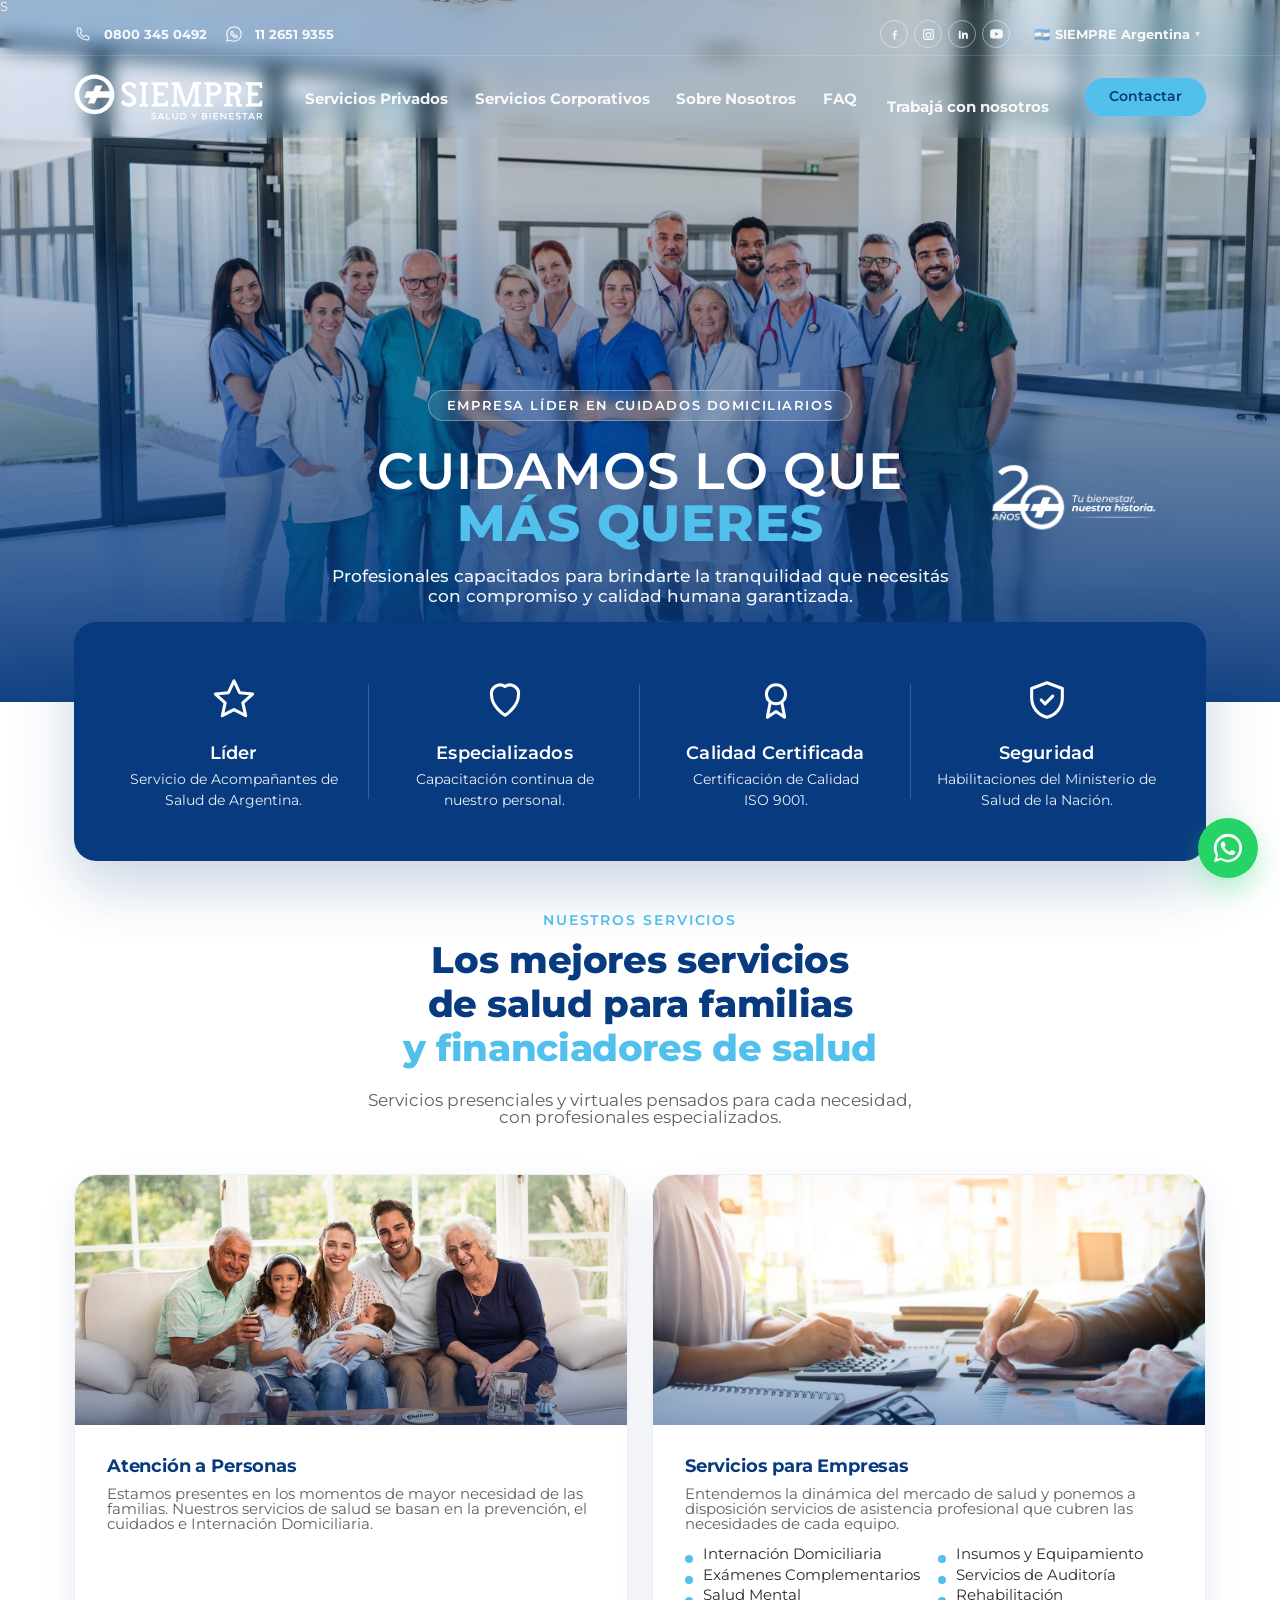
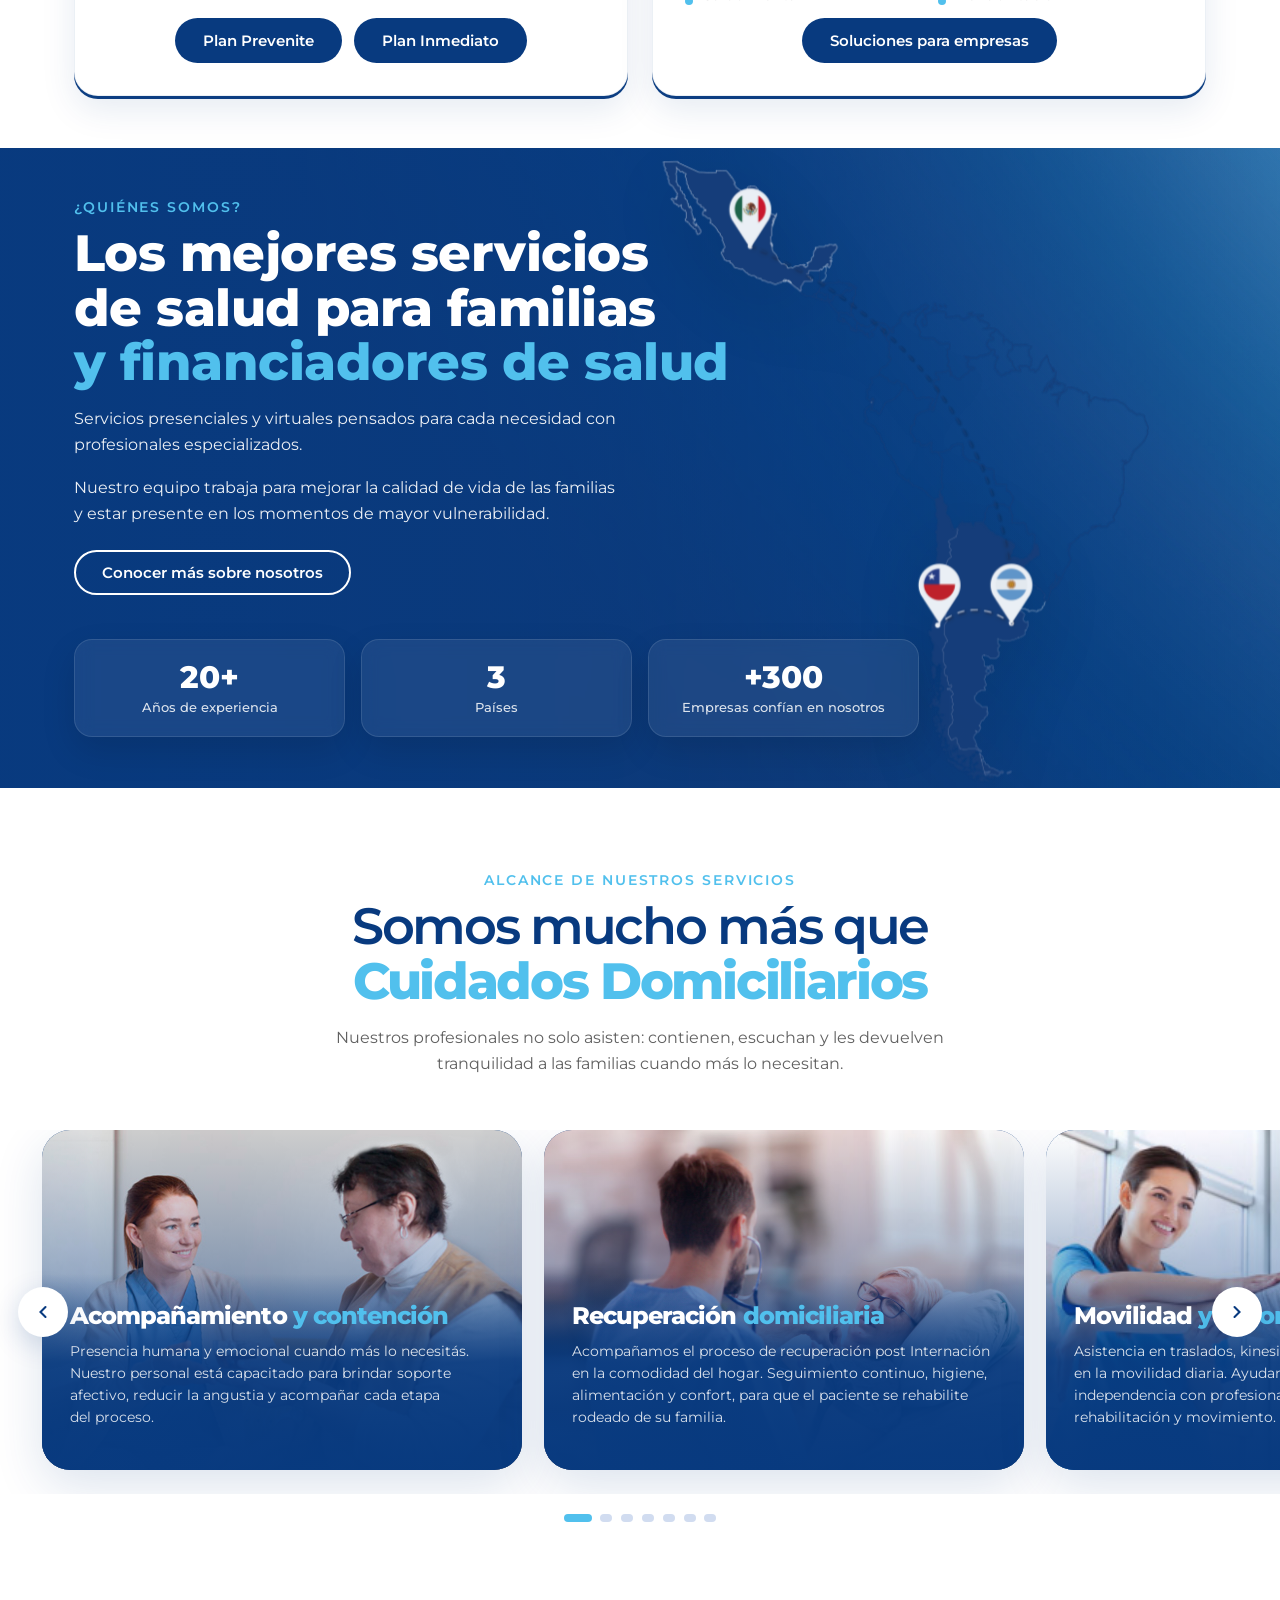
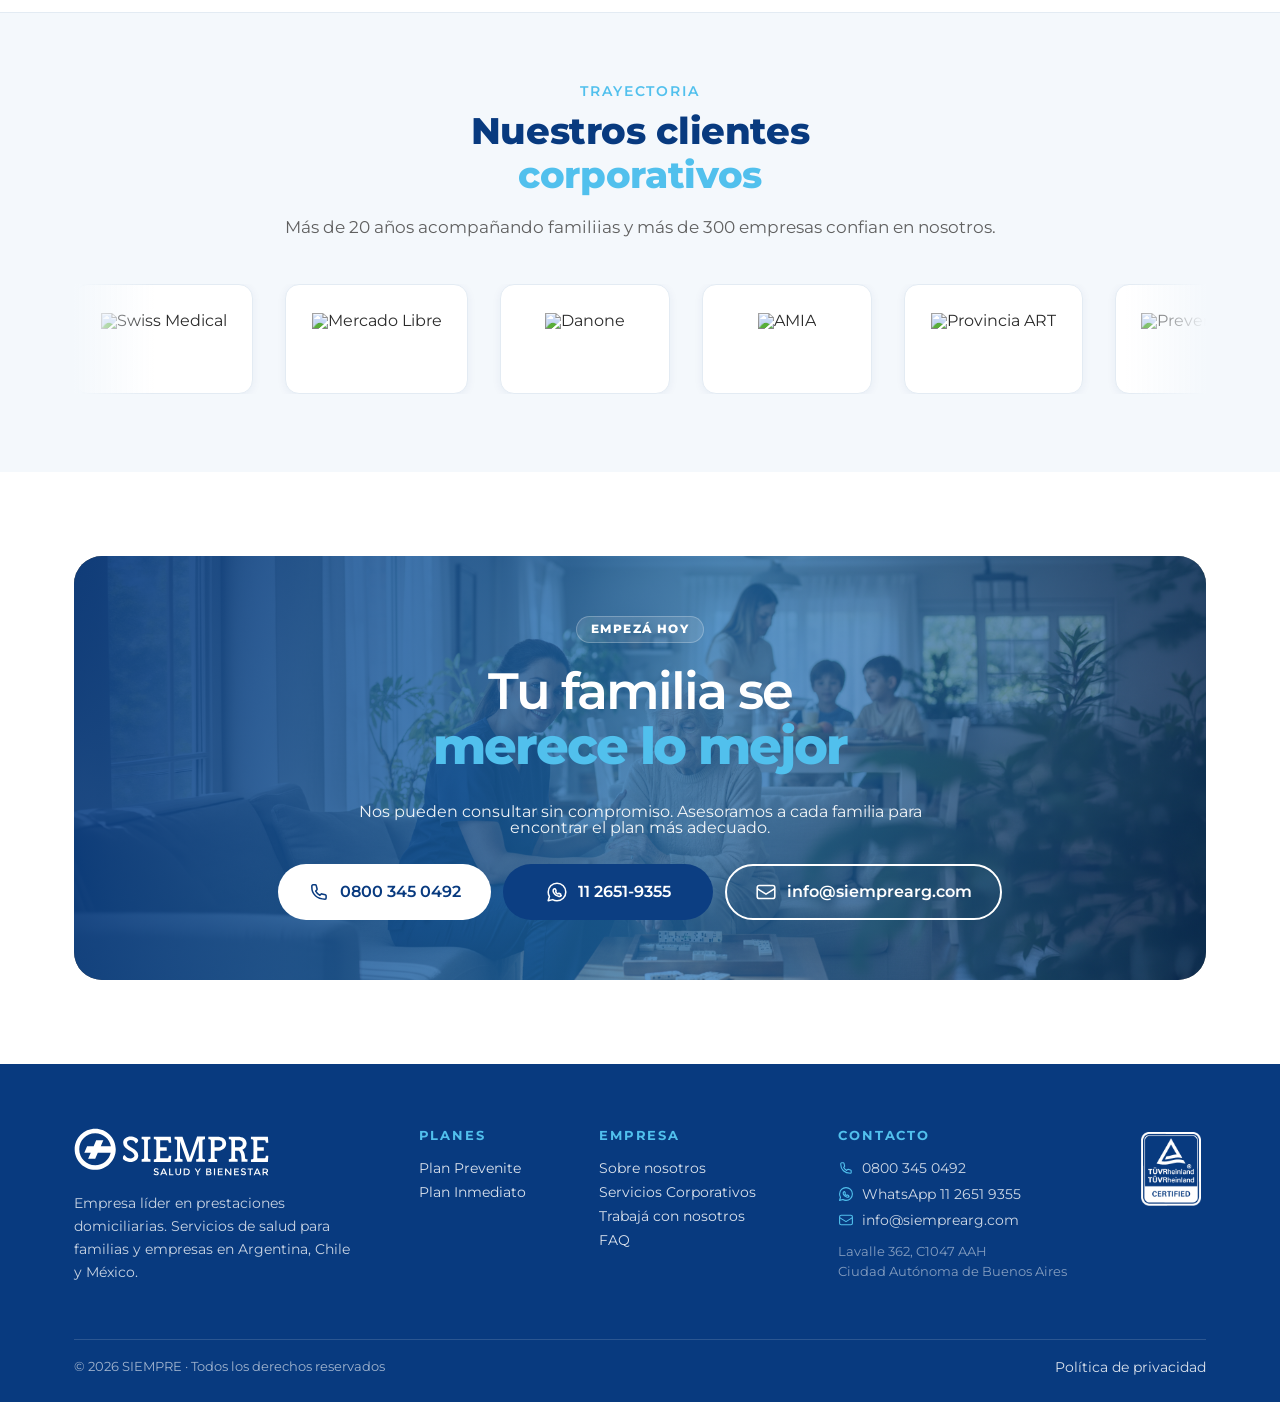
==== commit fe01ae97: "correcciones minimas en el menu para que se vea mas prolijo" ====
--- a/index.html
+++ b/index.html
@@ -22,7 +22,7 @@
 <header class="site-header" id="siteHeader">
 
   <!-- TOPBAR -->
-  <div class="topbar">
+  <div class="topbar"> S
 
     <div class="container">
 
--- a/assets/css/styles.css
+++ b/assets/css/styles.css
@@ -105,7 +105,7 @@
     linear-gradient(
       135deg,
       #2674BE 0%,
-      #0E4B97 100%
+      #083A7F 100%
     );
 
   border-radius: 34px;
@@ -7277,4 +7277,67 @@
     background-repeat:no-repeat !important;
   }
 
+}
+
+
+.site-header a,
+.site-header button{
+  -webkit-tap-highlight-color: transparent;
+}
+
+.site-header a:active,
+.site-header a:focus,
+.site-header a:focus-visible,
+.site-header button:active,
+.site-header button:focus,
+.site-header button:focus-visible{
+  color: inherit !important;
+  outline: none !important;
+  box-shadow: none !important;
+}
+
+.site-header a,
+.site-header button{
+  -webkit-user-select:none;
+  user-select:none;
+}
+
+.site-header .btn-secondary,
+.site-header .nav-links a{
+  -webkit-user-select:none !important;
+  user-select:none !important;
+  -webkit-tap-highlight-color:transparent !important;
+}
+
+@media (min-width:769px) and (max-width:1150px){
+
+  .site-header .container{
+    padding-left:18px !important;
+    padding-right:18px !important;
+  }
+
+  .main-nav{
+    gap:16px !important;
+  }
+
+  .nav-logo img{
+    width:155px !important;
+  }
+
+  .nav-links{
+    gap:18px !important;
+  }
+
+  .nav-links a{
+    font-size:.78rem !important;
+    line-height:1.15 !important;
+    white-space:nowrap !important;
+  }
+
+  .nav-cta .btn{
+    padding:10px 18px !important;
+    font-size:.82rem !important;
+    min-width:auto !important;
+  }
+
 }
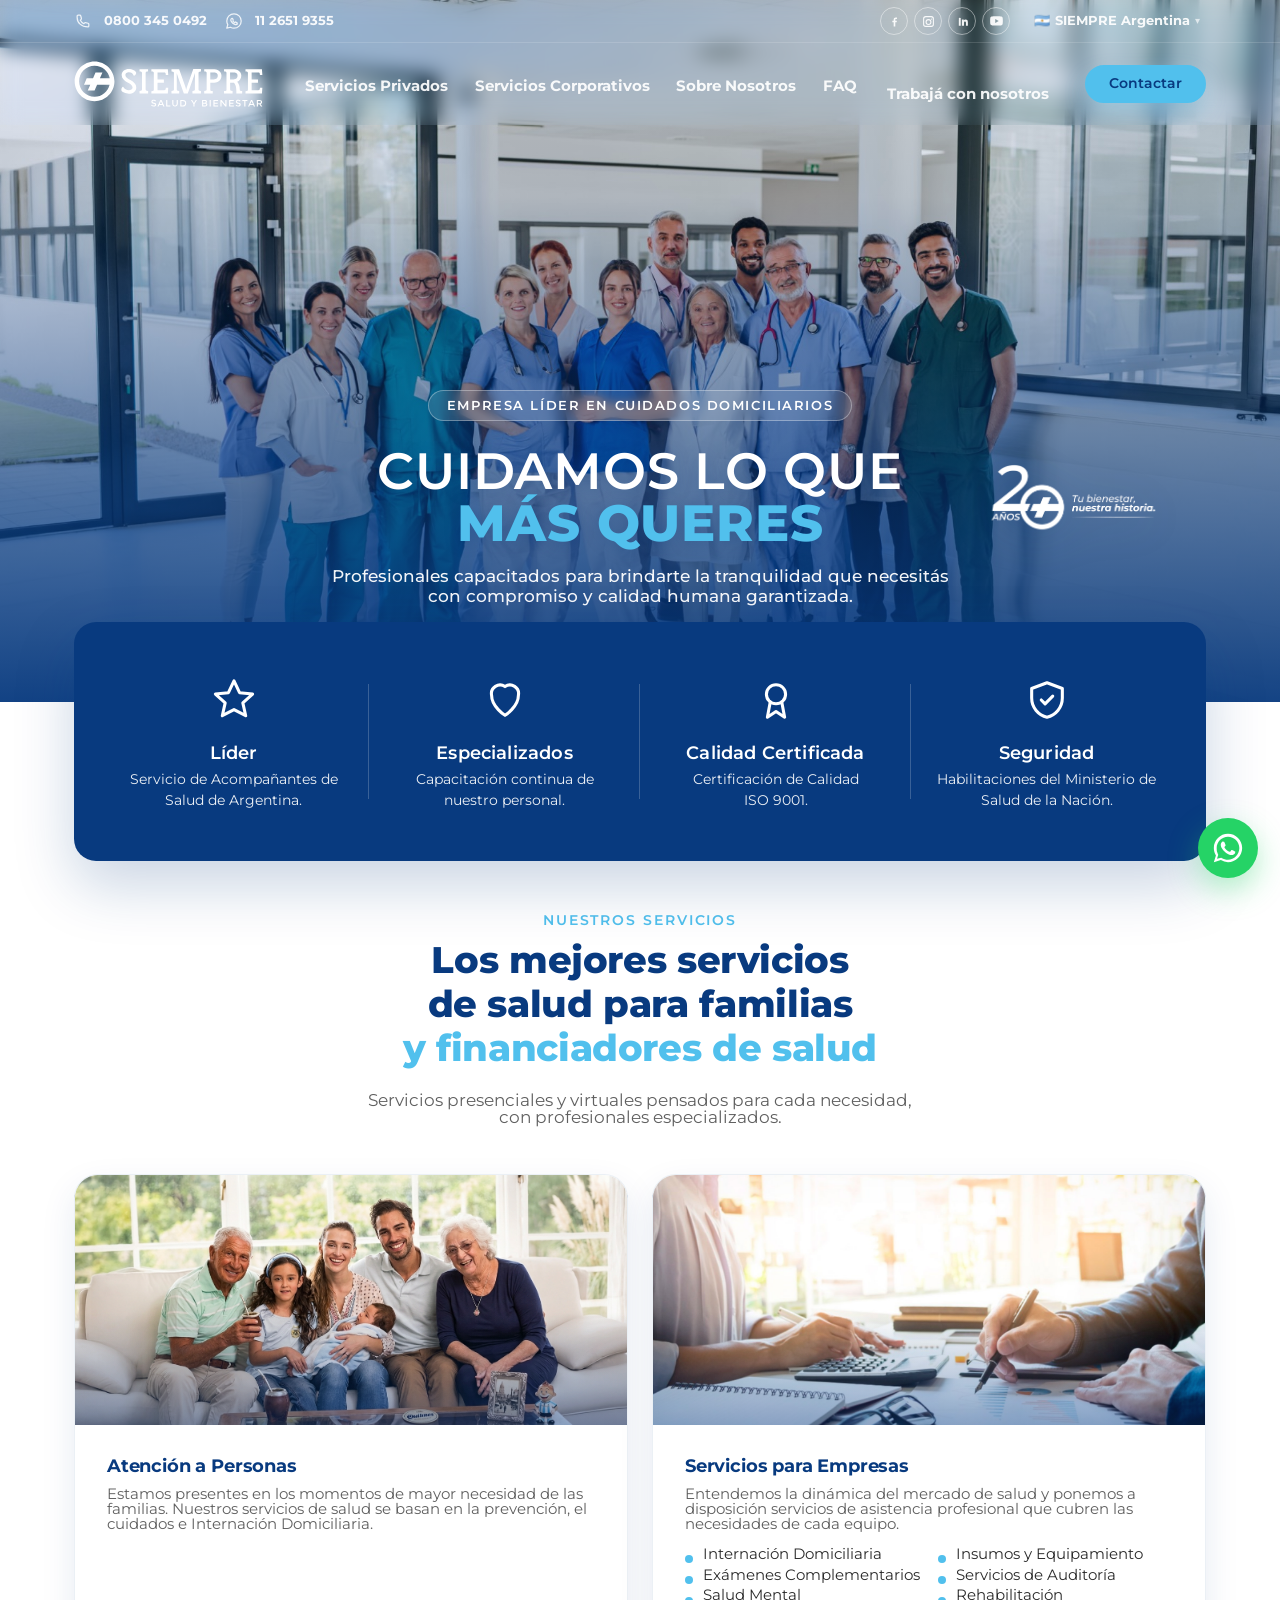
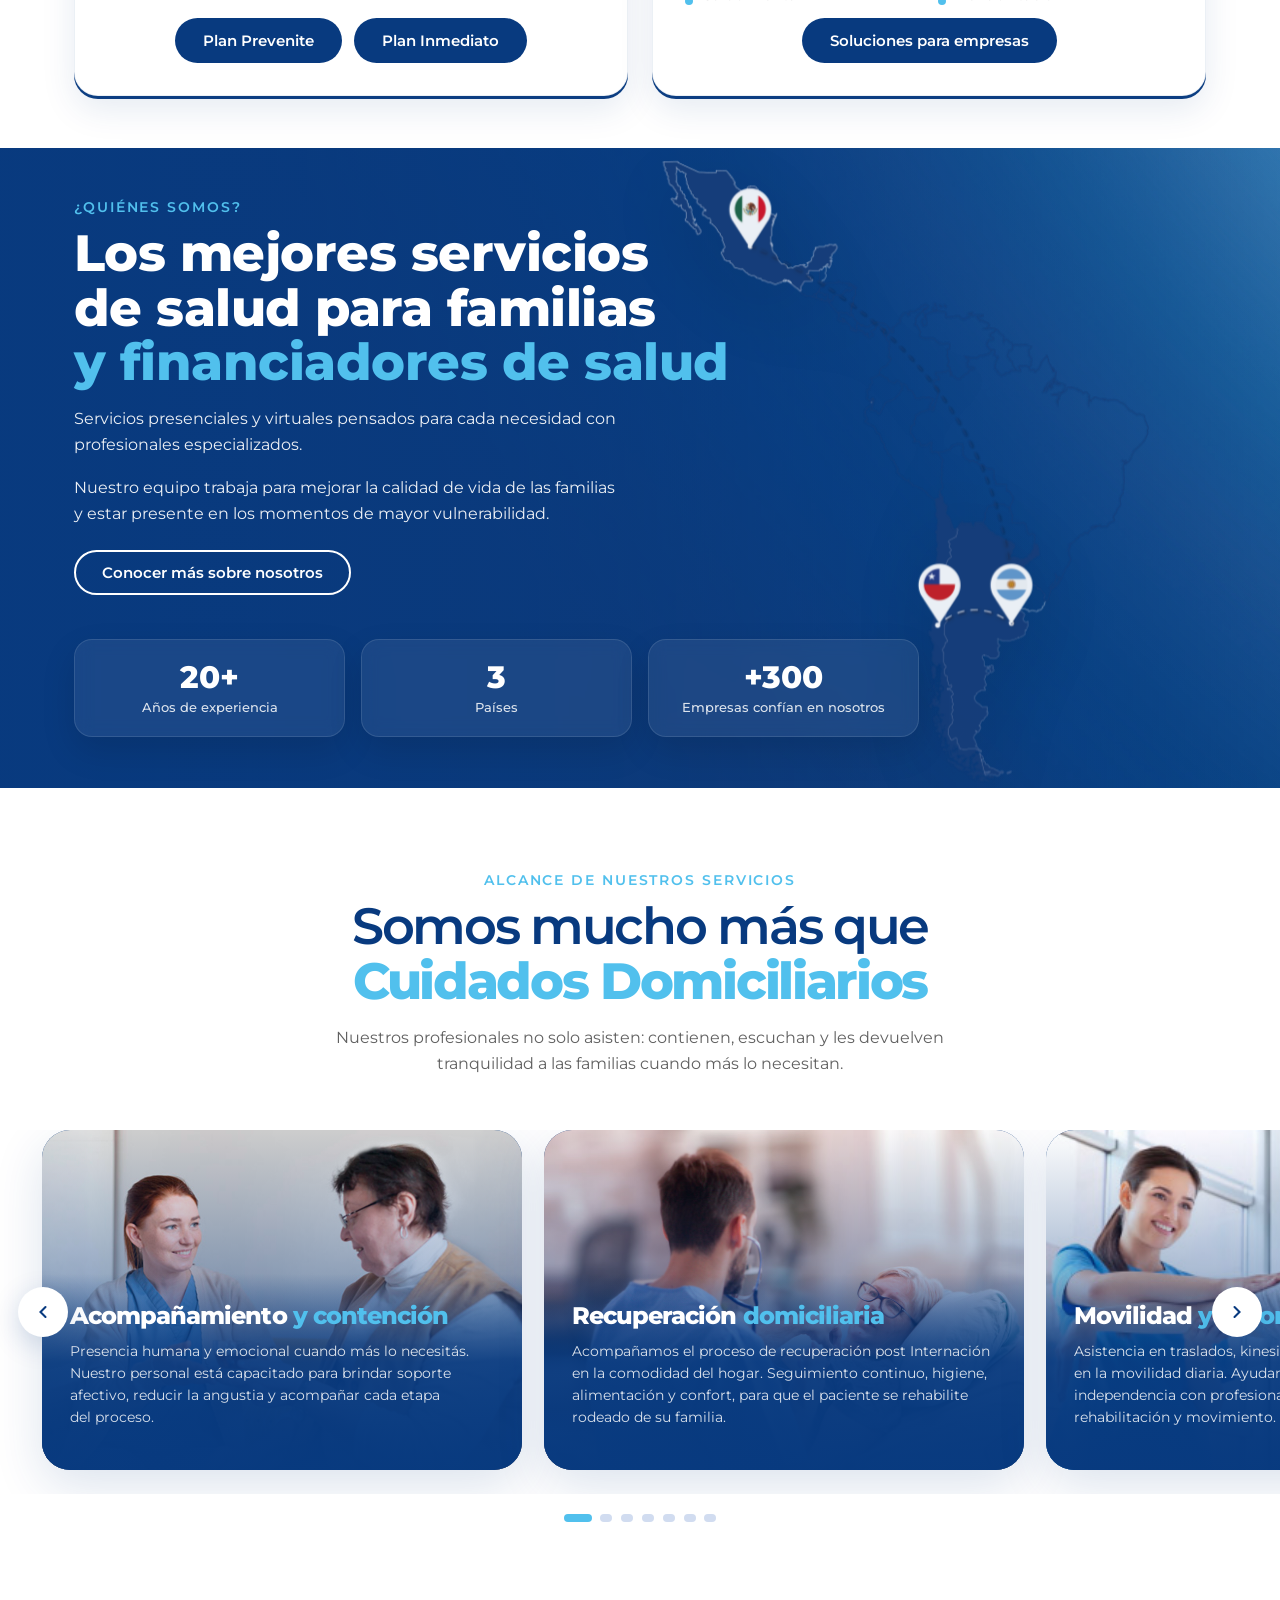
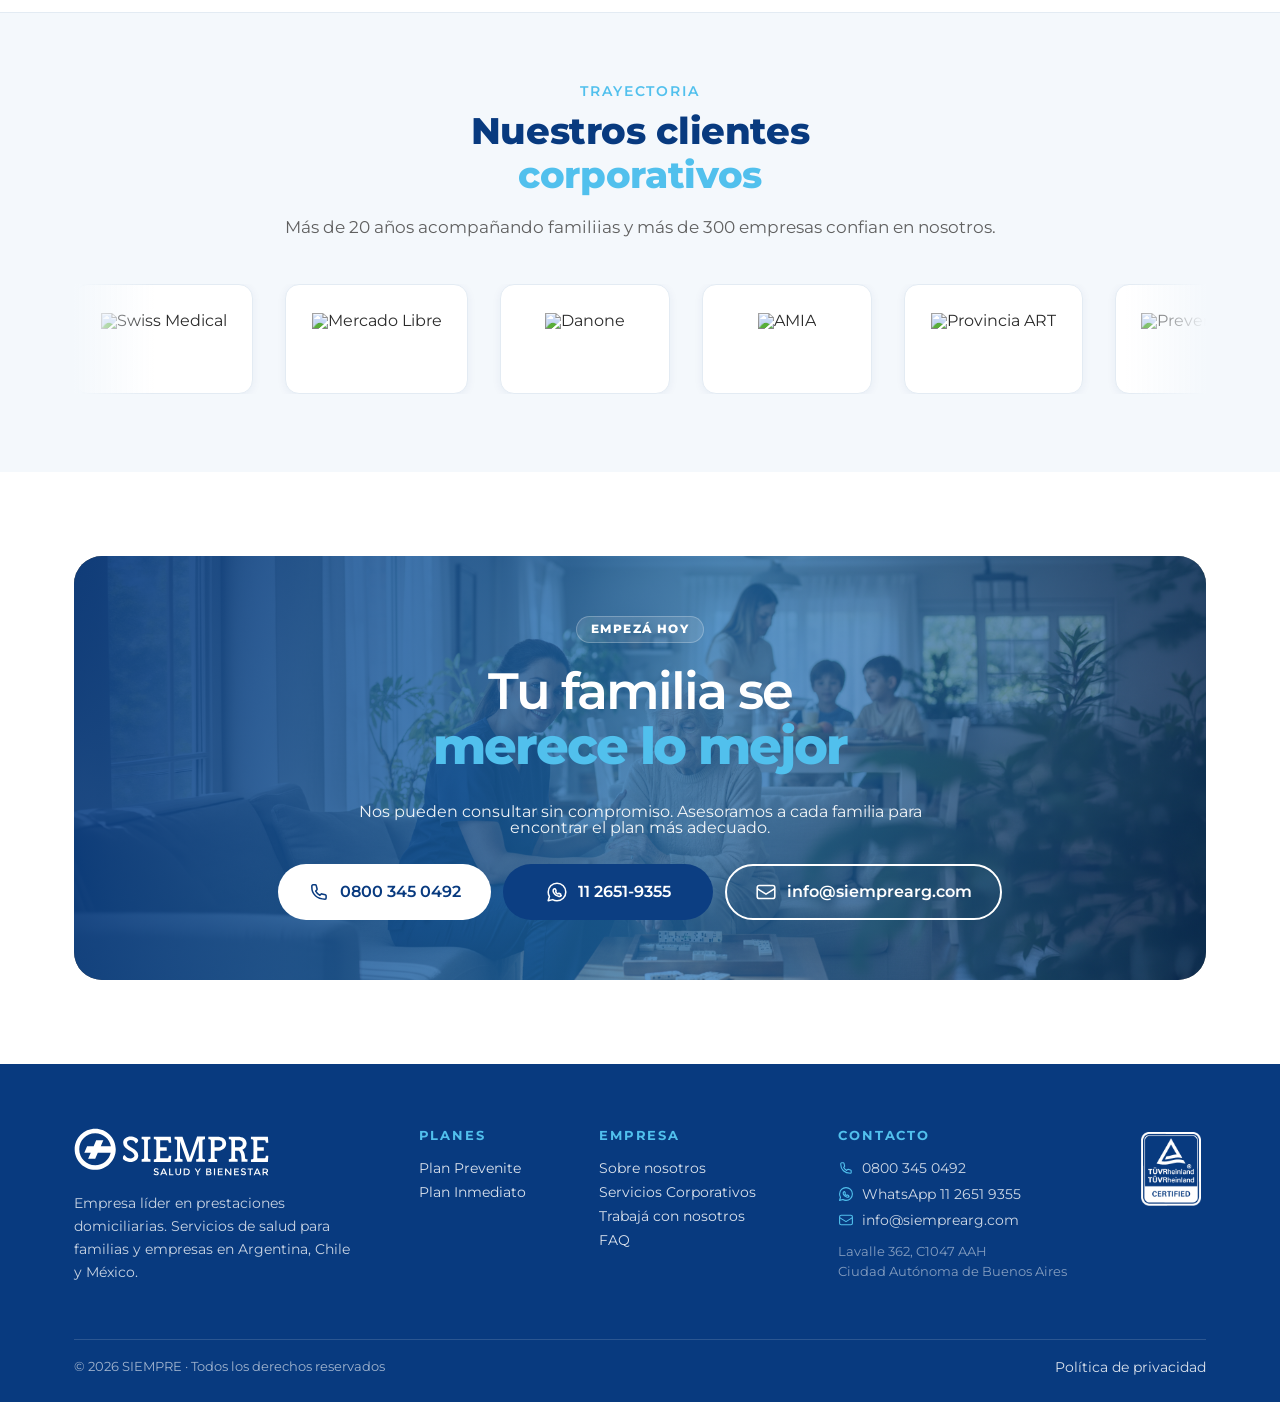
==== commit b6408353: "eliminacion de un item de mas" ====
--- a/index.html
+++ b/index.html
@@ -22,7 +22,7 @@
 <header class="site-header" id="siteHeader">
 
   <!-- TOPBAR -->
-  <div class="topbar"> S
+  <div class="topbar"> 
 
     <div class="container">
 
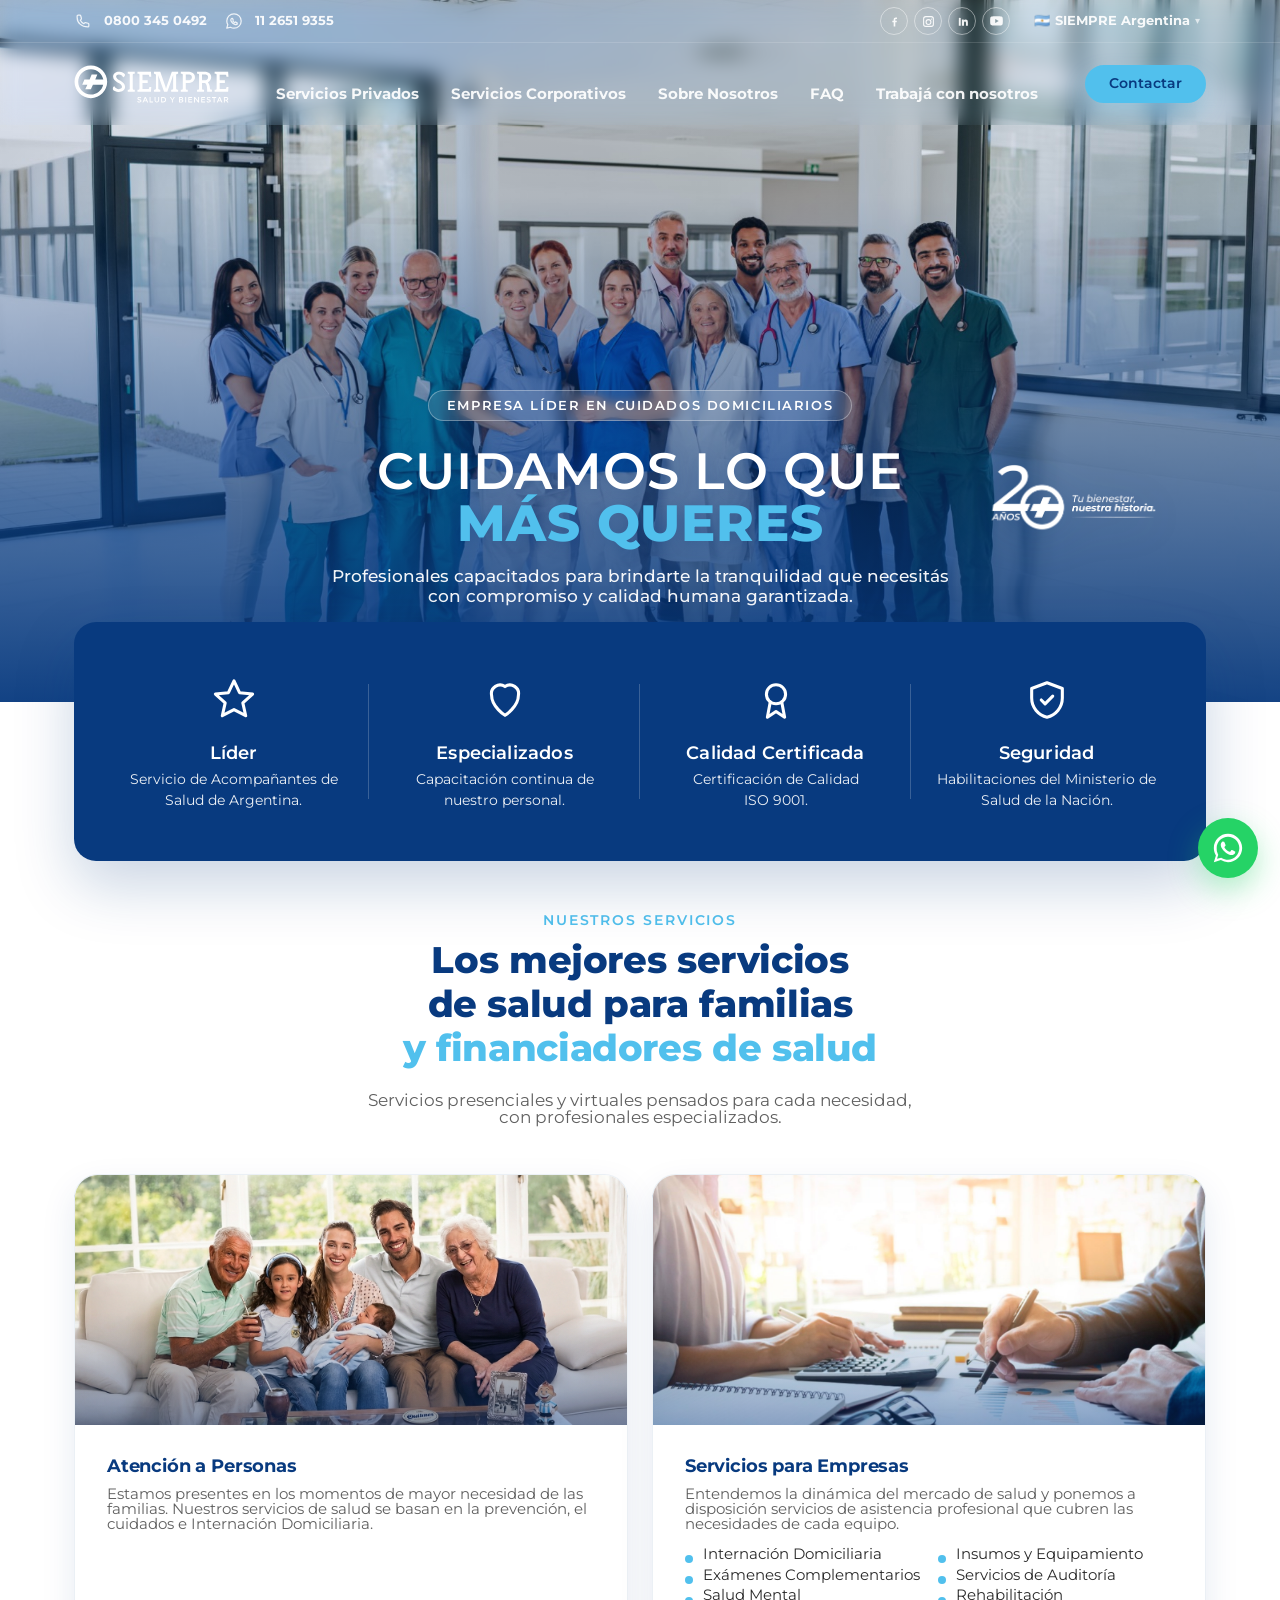
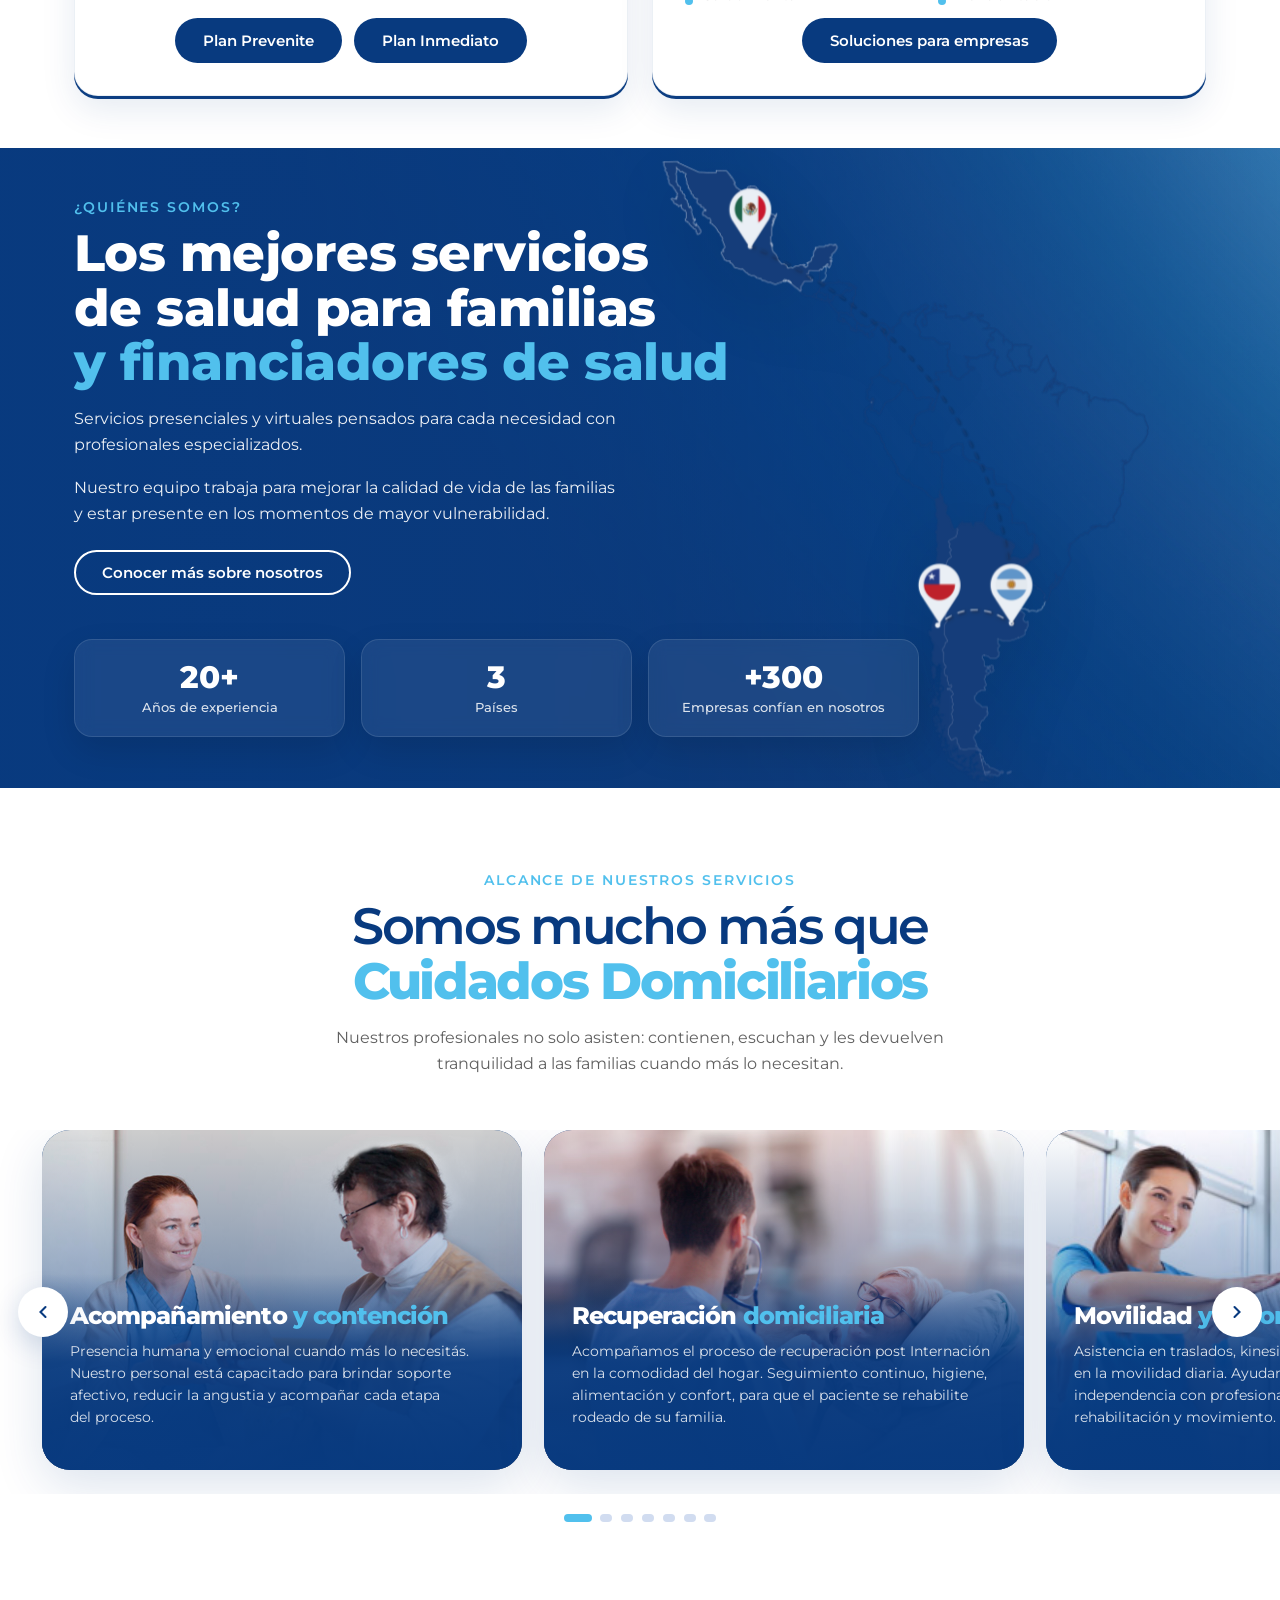
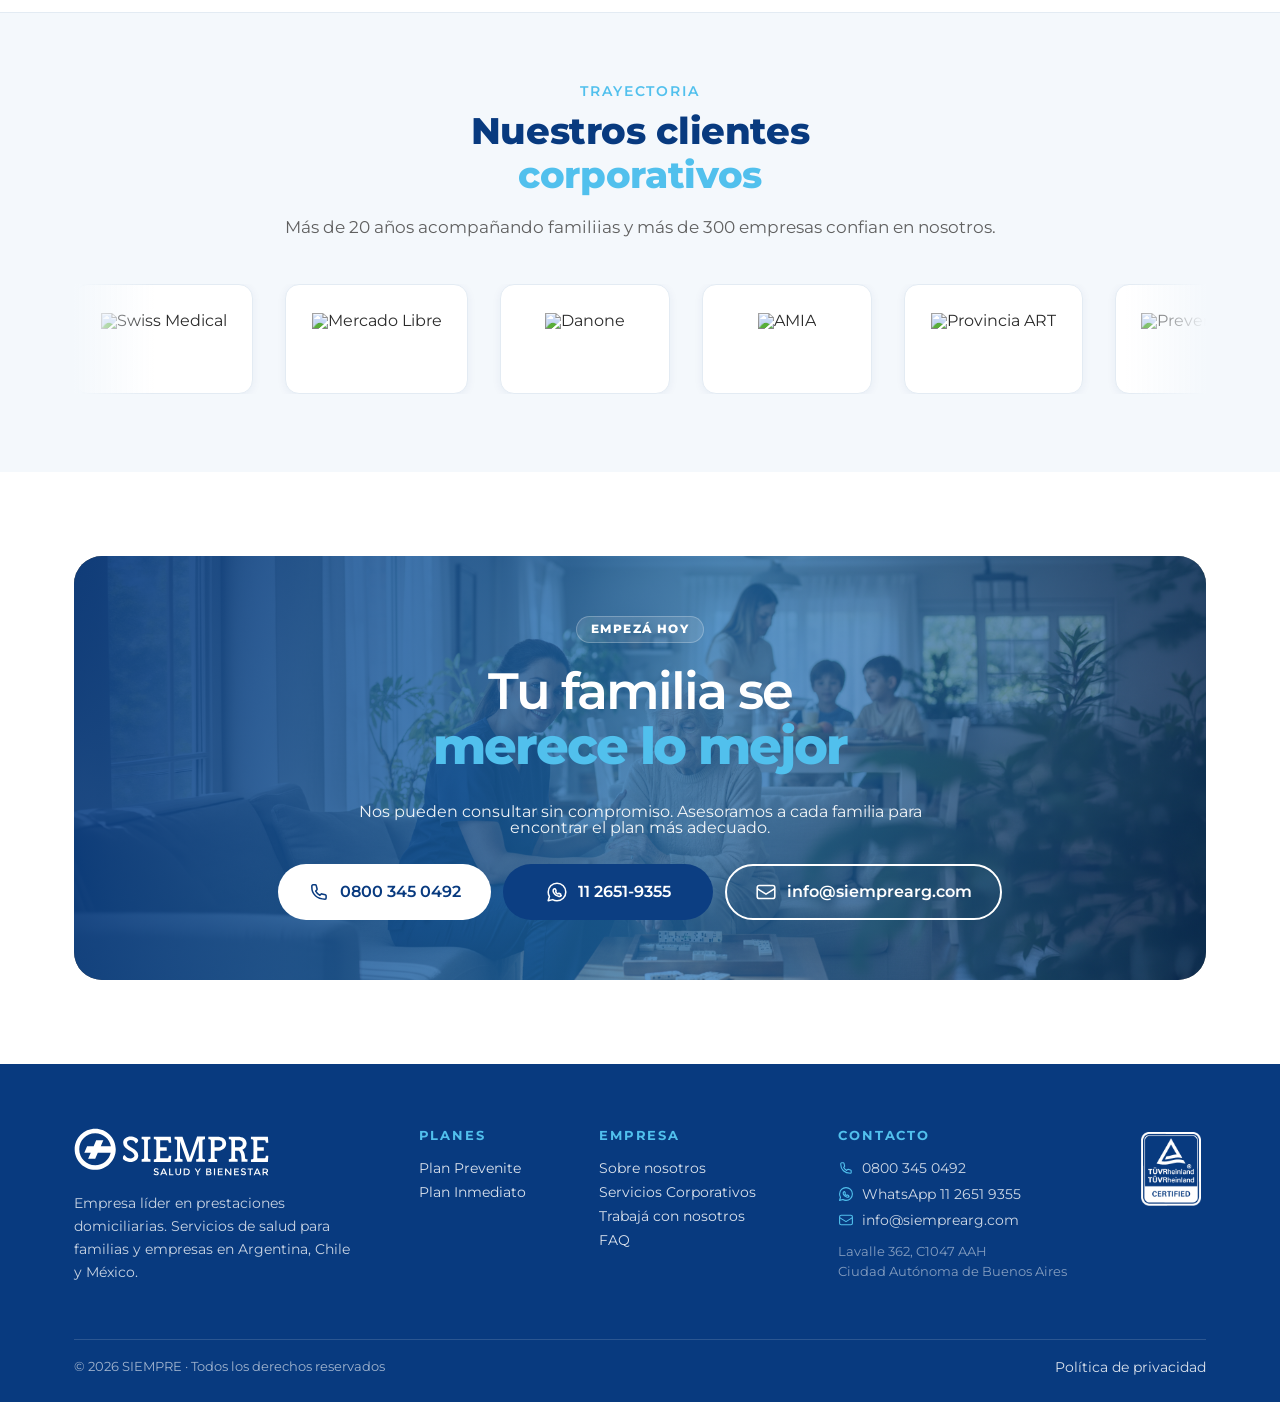
==== commit 18032fa4: "Coreccion de bugs" ====
--- a/index.html
+++ b/index.html
@@ -150,22 +150,28 @@
     <nav class="nav" id="mainNav">
 
       <a 
-        aria-label="Inicio Siempre Argentina" 
-        class="nav-logo" 
-        href="index.html"
-      >
-        <img 
-          alt="SIEMPRE" 
-          class="logo-white" 
-          src="assets/img/logo-siempre-blanco.svg"
-        >
-
-        <img 
-          alt="SIEMPRE" 
-          class="logo-blue" 
-          src="assets/img/logo-siempre-azul.svg"
-        >
-      </a>
+  aria-label="Inicio Siempre Argentina" 
+  class="nav-logo" 
+  href="index.html"
+>
+  <img 
+    alt="SIEMPRE" 
+    class="logo-white logo-completo" 
+    src="assets/img/logo-siempre-blanco.svg"
+  >
+
+  <img 
+    alt="SIEMPRE" 
+    class="logo-blue logo-completo" 
+    src="assets/img/logo-siempre-azul.svg"
+  >
+
+  <img 
+    alt="SIEMPRE" 
+    class="logo-isotipo" 
+    src="assets/icons/isologo-siempre.svg"
+  >
+</a>
 
       <button 
         aria-label="Abrir menú" 
--- a/assets/css/styles.css
+++ b/assets/css/styles.css
@@ -7320,9 +7320,10 @@
     gap:16px !important;
   }
 
-  .nav-logo img{
-    width:155px !important;
-  }
+ .nav-logo .logo-white,
+.nav-logo .logo-blue{
+  width:155px !important;
+}
 
   .nav-links{
     gap:18px !important;
@@ -7340,4 +7341,46 @@
     min-width:auto !important;
   }
 
+}
+
+/* El isotipo permanece oculto normalmente */
+.nav-logo .logo-isotipo{
+  display:none !important;
+}
+
+/* Solamente en el tramo intermedio */
+@media (min-width:981px) and (max-width:1150px){
+
+  .nav-logo .logo-white,
+  .nav-logo .logo-blue{
+    display:none !important;
+  }
+
+  .nav-logo .logo-isotipo{
+    display:block !important;
+    width:40px;
+    height:auto;
+  }
+
+}
+
+/* Cuando aparece la hamburguesa */
+@media (max-width:980px){
+
+  .nav-logo .logo-isotipo{
+    display:none !important;
+  }
+
+}
+
+.nav-logo{
+    display:inline-flex;
+    align-items:center;
+    width:155px;
+}
+
+.site-header .nav-links a::selection,
+.site-header .nav-links a strong::selection{
+  background: transparent;
+  color: inherit;
 }
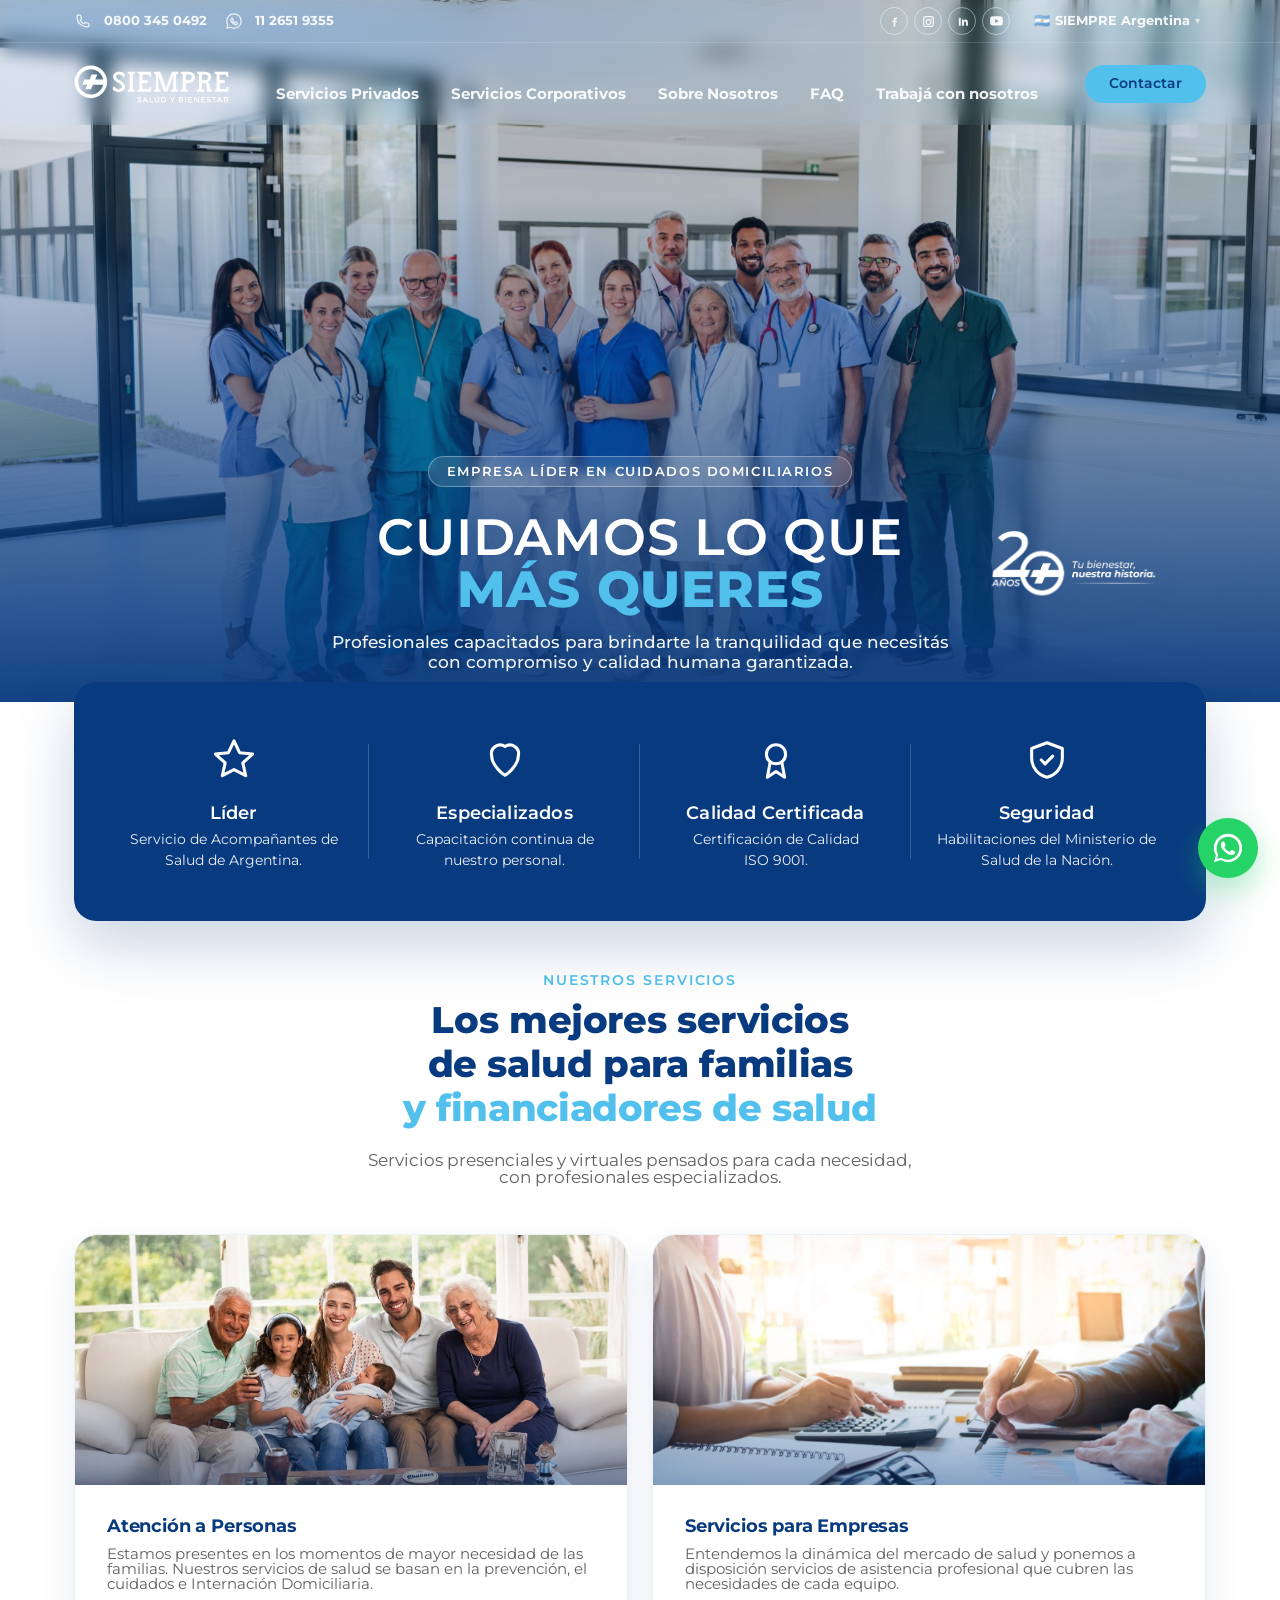
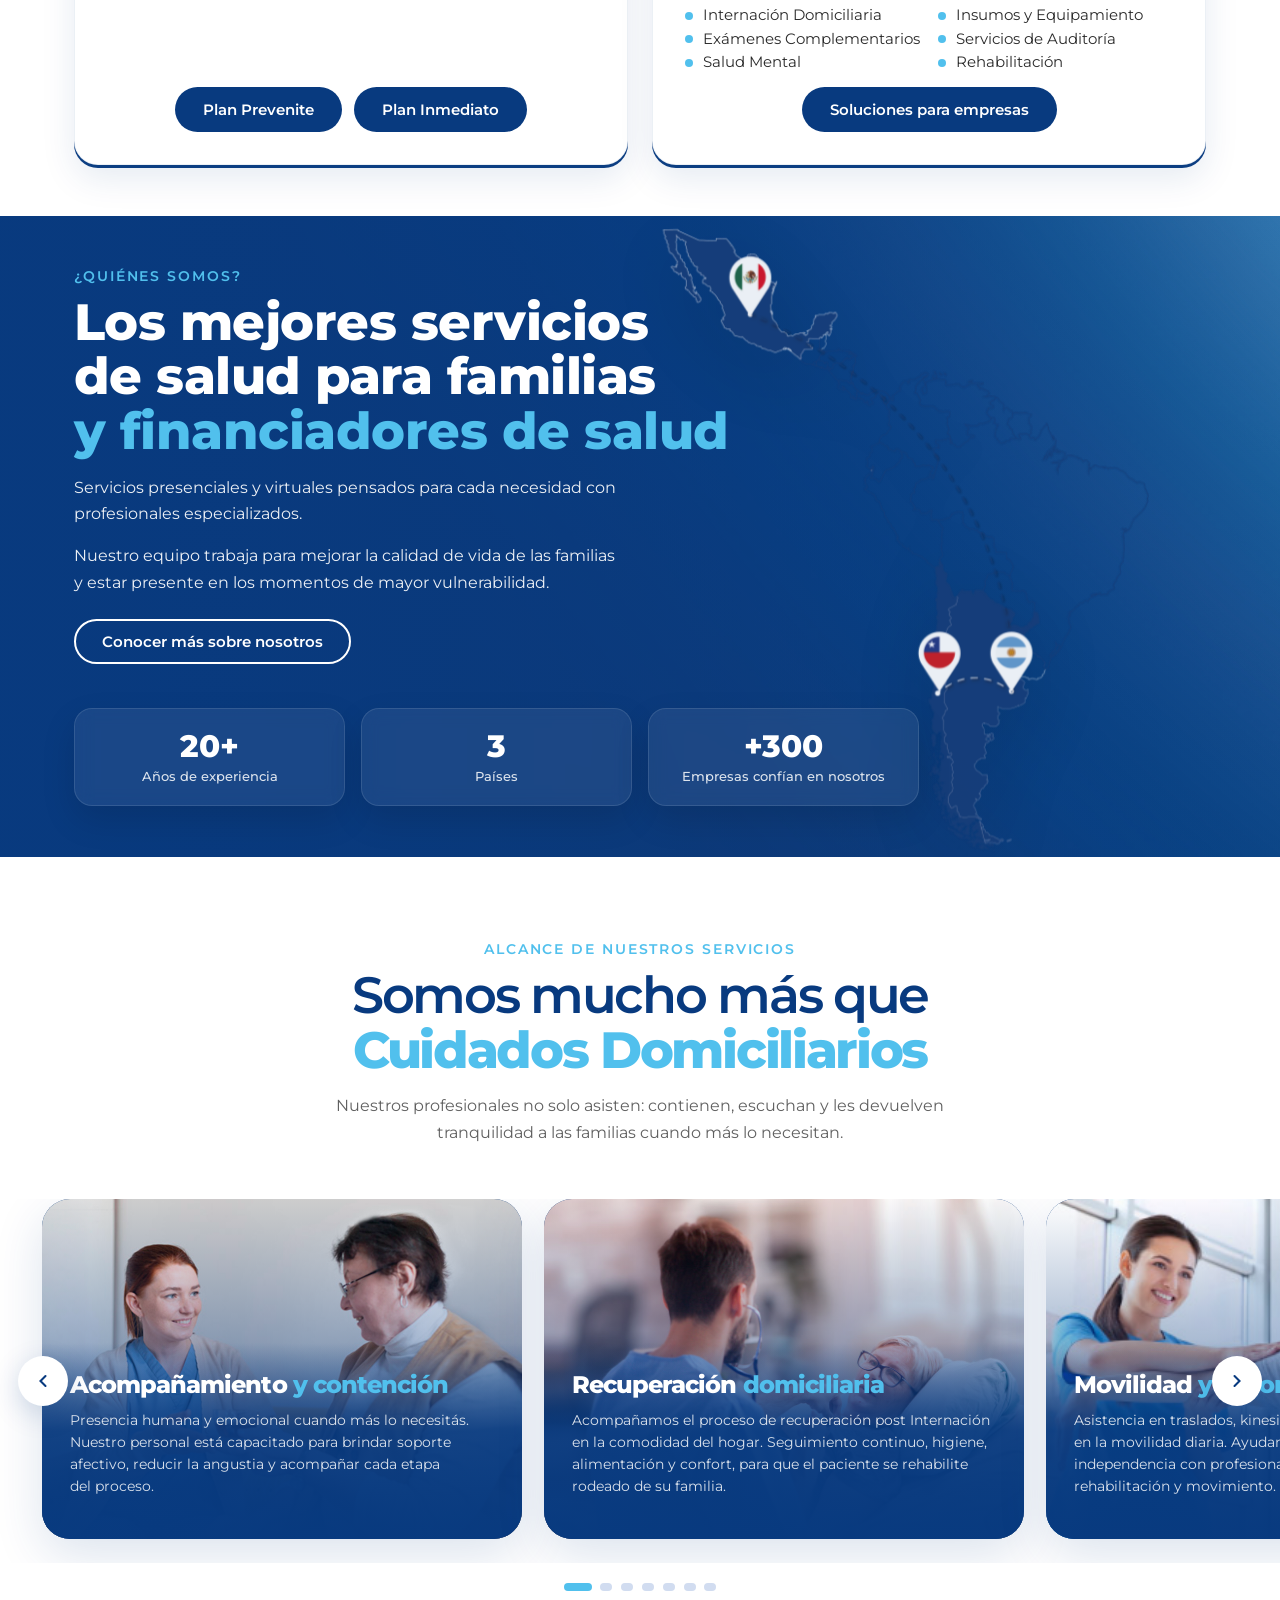
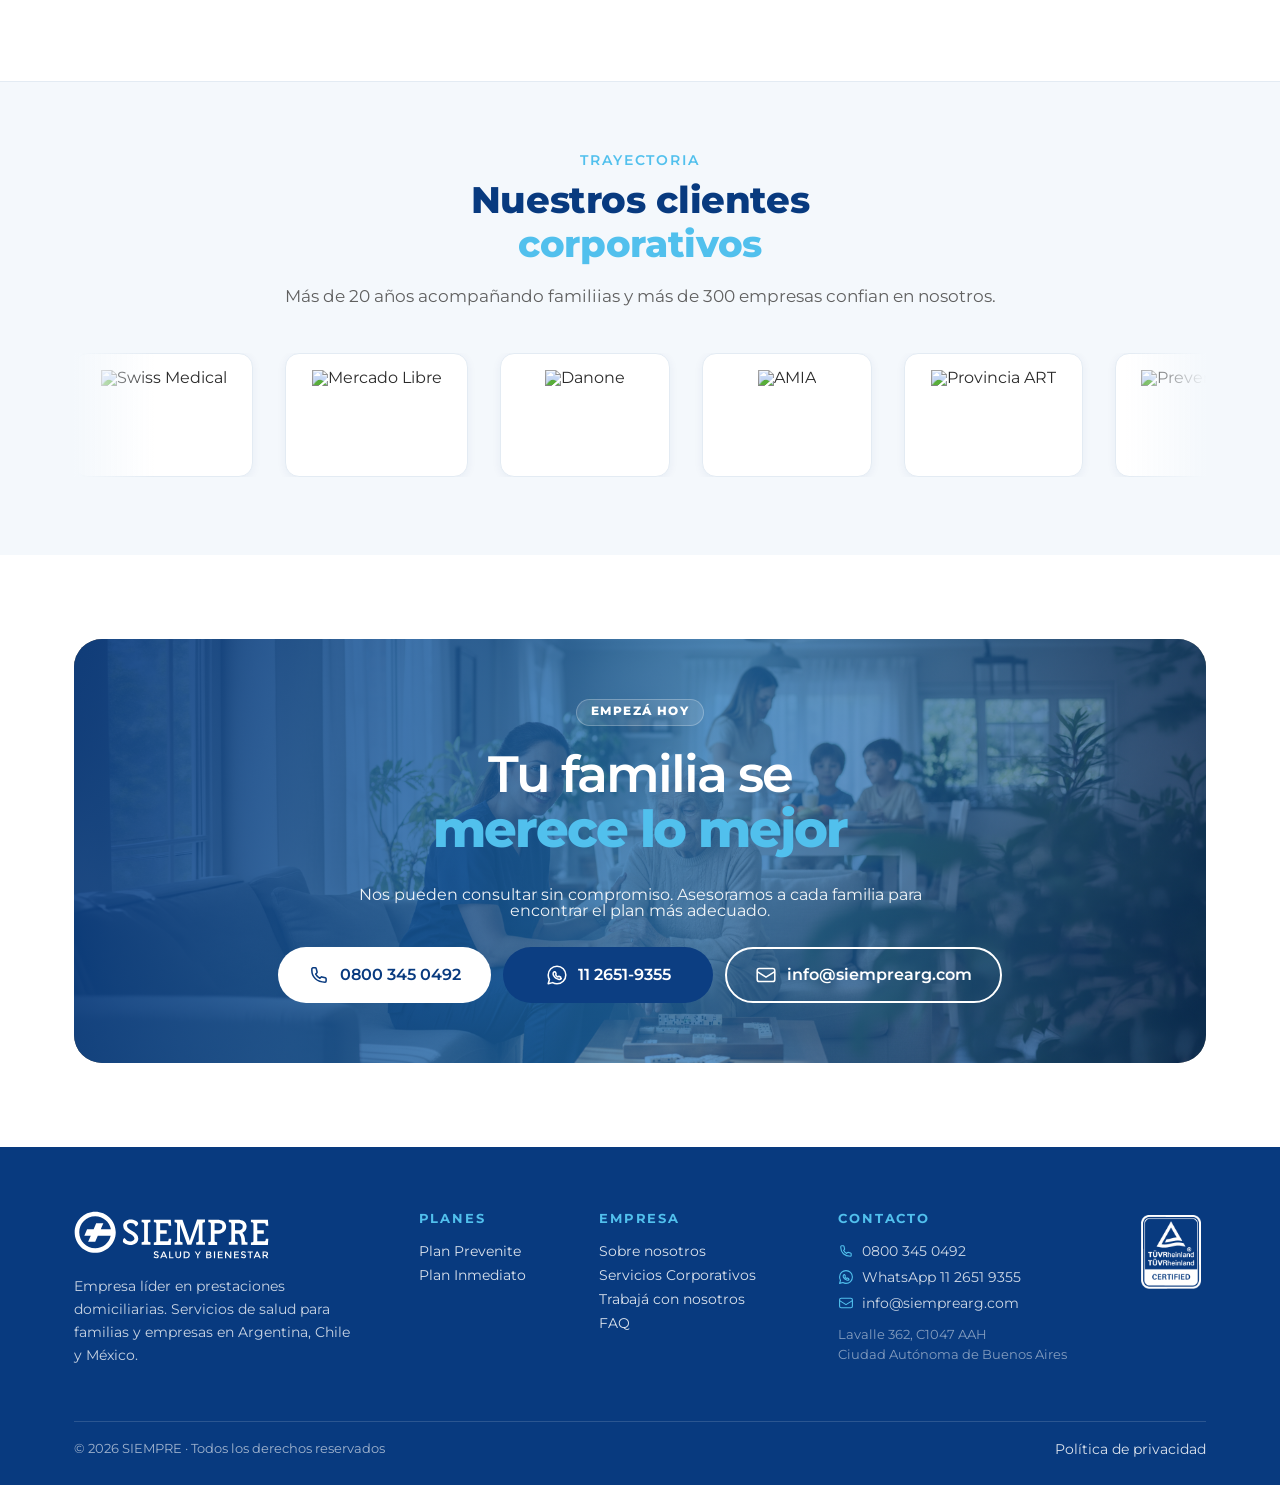
==== commit 6d815d80: "Correcciones a pedido de Denise" ====
--- a/index.html
+++ b/index.html
@@ -4,7 +4,11 @@
 <head>
 <meta charset="utf-8"/>
 <meta content="width=device-width, initial-scale=1" name="viewport"/>
-<title>SIEMPRE · Cuidamos lo que más importa</title>
+<title>SIEMPRE | Cuidamos lo que más importa</title>
+
+<meta name="description"
+          content="Conocé la historia, misión y compromiso de SIEMPRE Argentina con la atención domiciliaria y el cuidado de las personas.">
+          
 <meta content="Empresa líder en prestaciones domiciliarias. Acompañantes de salud, enfermería, kinesiología e hospitalización domiciliaria para familias y empresas. 0800 345 0492." name="description"/>
 <meta content="SIEMPRE · Cuidamos lo que más importa" property="og:title"/>
 <meta content="Servicios de salud y acompañamiento profesional en domicilio. Planes Inmediato y Prevenite." property="og:description"/>
@@ -422,7 +426,7 @@
 <div class="sc-content">
 
 <h3 class="sc-title">Acompañantes <span>terapéuticos</span></h3>
-<p class="sc-desc">Paseos supervisados, actividad física adaptada y acompañamiento en trámites o citas médicas. Favorecemos la integración social y el bienestar general con presencia profesional en cada salida.</p>
+<p class="sc-desc">Brindamos acompañamiento terapéutico en domicilio y en ámbitos escolares, con profesionales capacitados para intervenir en procesos emocionales, conductuales y de integración.</p>
 </div>
 </article>
 </div>
--- a/assets/css/styles.css
+++ b/assets/css/styles.css
@@ -344,18 +344,13 @@
 
 .profile-info-col li::before{
   content:"›";
-
   position:absolute;
-
   left:0;
-  top:-2px;
+  top:-6px;
 
   font-size:2rem;
-
   line-height:1;
-
   color:#fff;
-
   opacity:.95;
 }
 
@@ -862,7 +857,7 @@
 /* ========== Hero Home (centrado, big type) ========== */
 .hero-home {
   position: relative;
-  min-height: 72vh;
+  min-height: 90vh;
   margin-top: 124px;             /* compensa el header fijo (topbar 42 + nav 82) */
   color: #fff;
   overflow: hidden;
@@ -889,7 +884,7 @@
   position: absolute;
   left: 0;
   right: 0;
-  bottom: 132px;                /* subimos el bloque del hero para darle más aire */
+  bottom: 30px;                /* subimos el bloque del hero para darle más aire */
   z-index: 1;
 }
 .hero-home .container { width: 100%; }
@@ -948,7 +943,7 @@
   color: #fff;
   border-radius: var(--radius-lg);
   padding: 44px 32px;
-  margin: -80px auto 0;
+  margin: -20px auto 0;
   position: relative;
   z-index: 3;
   max-width: calc(var(--container) - 40px);
@@ -2857,14 +2852,30 @@
   font-size: .92rem;
   color: var(--c-text);
 }
+.card-bullet-list li {
+  display: flex;
+  align-items: flex-start;
+  gap: 10px;
+
+  padding-left: 0;
+  font-size: .92rem;
+  line-height: 1.2;
+  color: var(--c-text);
+}
+
 .card-bullet-list li::before {
   content: "";
-  position: absolute;
-  left: 0; top: .55em;
-  width: 8px; height: 8px;
+  position: static;
+
+  width: 8px;
+  height: 8px;
+  min-width: 8px;
+
+  margin-top: .32em;
   border-radius: 50%;
   background: var(--c-secondary);
 }
+
 @media (max-width: 540px) { .card-bullet-list { grid-template-columns: 1fr; } }
 
 /* Variante stats con tarjetas-feature en lugar de números */
@@ -3575,7 +3586,7 @@
   box-shadow: 0 2px 10px rgba(33,62,123,.06);
 }
 .logo-item img {
-  height: 56px;
+  height: 90px;
   width: auto;
   max-width: 180px;
   object-fit: contain;
@@ -4454,7 +4465,7 @@
 
 /* ===== Ajustes mayo: hero, carrusel, CTA final ===== */
 .hero-home > .container {
-  bottom: 96px !important;
+  bottom: 30px !important;
 }
 .hero-home-inner {
   max-width: 920px !important;
@@ -4887,8 +4898,16 @@
 /* CTA background */
 .cta-band-inmediato {
   background:
-    linear-gradient(135deg, rgba(8,58,127,.88) 0%, rgba(29,112,183,.80) 100%),
-    url('../img/content/profesionales-salud.jpg') center 30%/cover no-repeat !important;
+    linear-gradient(
+      rgba(12,50,110,.72),
+      rgba(12,50,110,.72)
+    ),
+    url('../img/banners/banner-inmediato-cta.png'),
+    linear-gradient(135deg, #2d5f9c, #66d8cf) !important;
+
+  background-size: cover !important;
+  background-position: center !important;
+  background-repeat: no-repeat !important;
 }
 
 /* Equipo 2-column grid */
@@ -5611,8 +5630,8 @@
 }
 
 #confian .logos-track .logo-item img{
-  height: 52px !important;
-  max-height: 52px !important;
+  height: 90px !important;
+  max-height: 90px !important;
   max-width: 160px !important;
   width: auto !important;
   object-fit: contain !important;
@@ -5825,7 +5844,7 @@
    se refuerza el degradé inferior para legibilidad. */
 @media (max-width: 980px) {
   .hero-home {
-    min-height: 80vh;
+    min-height: 50vh;
     display: flex;
     flex-direction: column;
     justify-content: flex-end;
@@ -7383,4 +7402,135 @@
 .site-header .nav-links a strong::selection{
   background: transparent;
   color: inherit;
+}
+
+
+/* CTA contacto */
+.hero-ctas-contact{
+    display:flex;
+    justify-content:center;
+    align-items:center;
+    gap:18px;
+    flex-wrap:wrap;
+}
+
+.btn-mail{
+    background:#fff;
+    color:var(--c-primary);
+    border:2px solid #fff;
+    transition:all .25s ease;
+}
+
+.btn-mail:hover{
+    background:transparent;
+    color:#fff;
+}
+
+@media (max-width:768px){
+
+    .hero-ctas-contact{
+        flex-direction:column;
+        align-items:center;
+    }
+
+    .hero-ctas-contact .btn{
+        width:100%;
+        max-width:340px;
+        justify-content:center;
+    }
+
+}
+
+.cta-band-bg{
+
+    background:
+        linear-gradient(
+            rgba(12,50,110,.72),
+            rgba(39, 200, 190, 1)
+        ),
+        url("../img/banners/banner-prevenite-cta.png"),
+        linear-gradient(135deg,#2d5f9c,#66d8cf);
+
+    background-size:
+        cover,
+        cover,
+        cover;
+
+    background-position:
+        center,
+        center,
+        center;
+
+    background-repeat:no-repeat;
+} 
+
+.cta-band-bg h2{
+  margin-bottom: 20px;
+  line-height: 1.08;
+}
+
+.cta-band-bg > p{
+  margin-bottom: 28px;
+  line-height: 1.25;
+}
+
+.cta-band-bg .hero-ctas{
+  margin-top: 0;
+  margin-bottom: 24px;
+}
+
+.cta-band-bg .cta-small{
+  margin: 0;
+  line-height: 1.3;
+}
+
+.cta-band-bg .cta-small-home{
+    max-width: none;
+    text-align: center;
+}
+
+/* CTA inmediato */
+
+.cta-band-inmediato-bg{
+  background:
+    linear-gradient(
+      rgba(12,50,110,.72),
+      rgba(12,50,110,.72)
+    ),
+    url("../img/banners/banner-inmediato-cta.png"),
+    linear-gradient(135deg, #2d5f9c, #51C0ED);
+
+  background-size: cover, cover, cover;
+  background-position: center, center, center;
+  background-repeat: no-repeat;
+}
+
+.cta-band-inmediato-bg .cta-small-inmediato{
+  max-width: none;
+  width: 100%;
+  margin: 28px 0 0;
+  text-align: center;
+}
+
+.cta-band-nosotros{
+  background:
+    linear-gradient(
+      rgba(12,50,110,.72),
+      rgba(12,50,110,.72)
+    ),
+    url('../img/banners/banner-4-cta.png'),
+    linear-gradient(135deg, #2d5f9c, #51C0ED) !important;
+
+  background-size: cover !important;
+  background-position: center !important;
+  background-repeat: no-repeat !important;
+}
+
+.hero-home .hero-content{
+    transform: translateY(45px);
+}
+
+.logo-item img{
+  height: 90px !important;
+  max-width: 220px !important;
 }
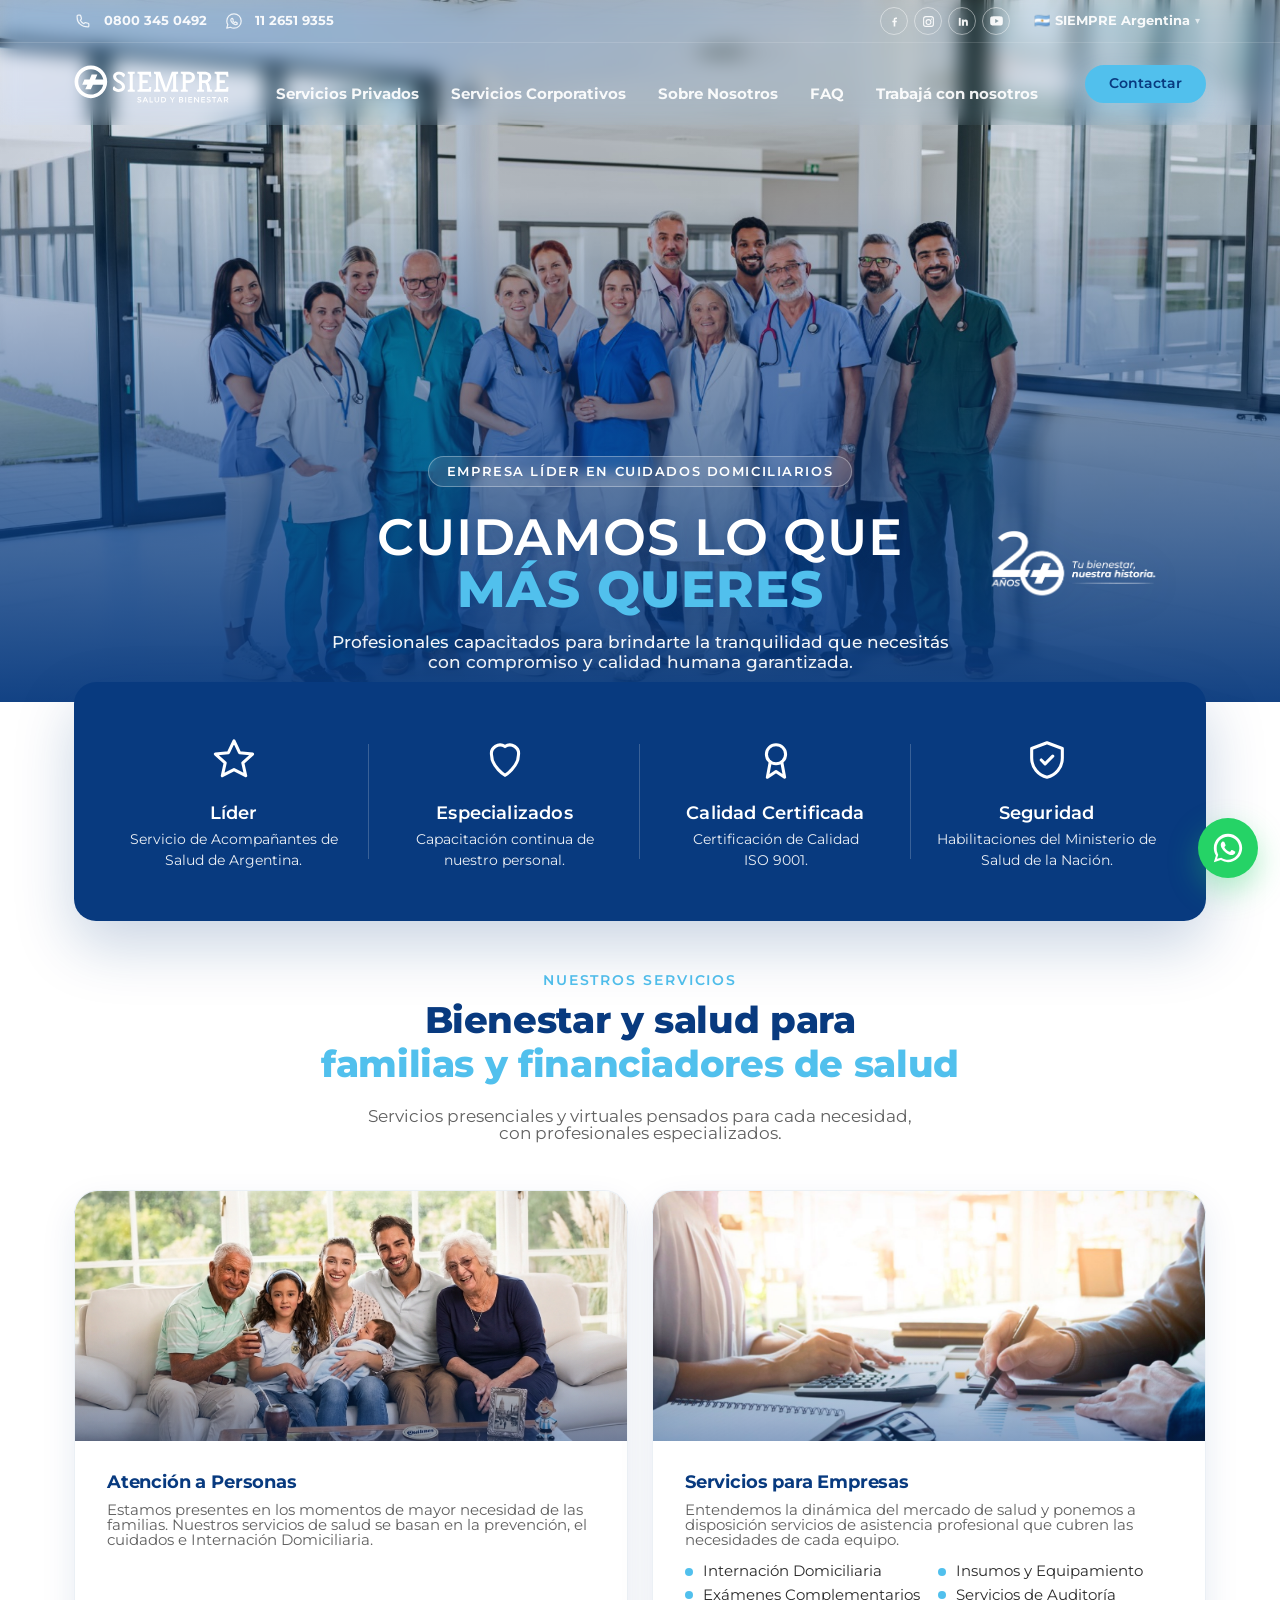
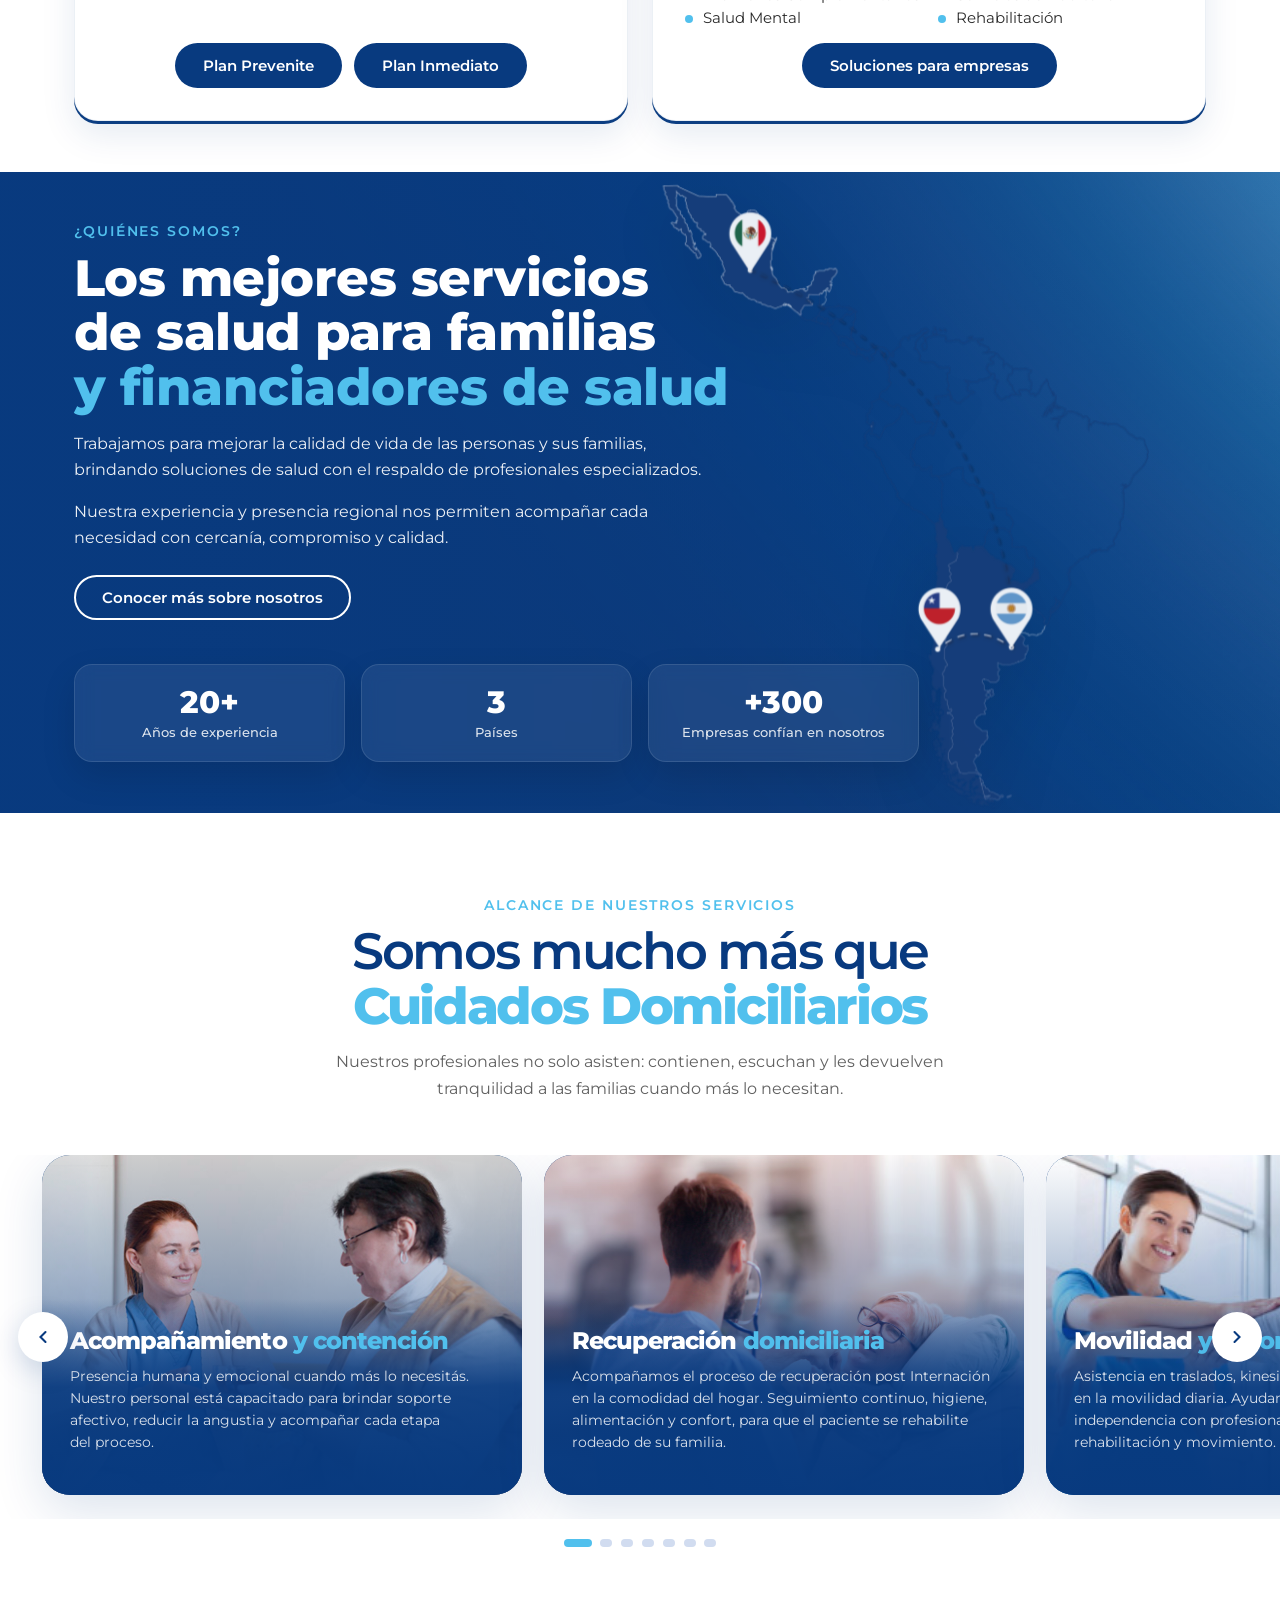
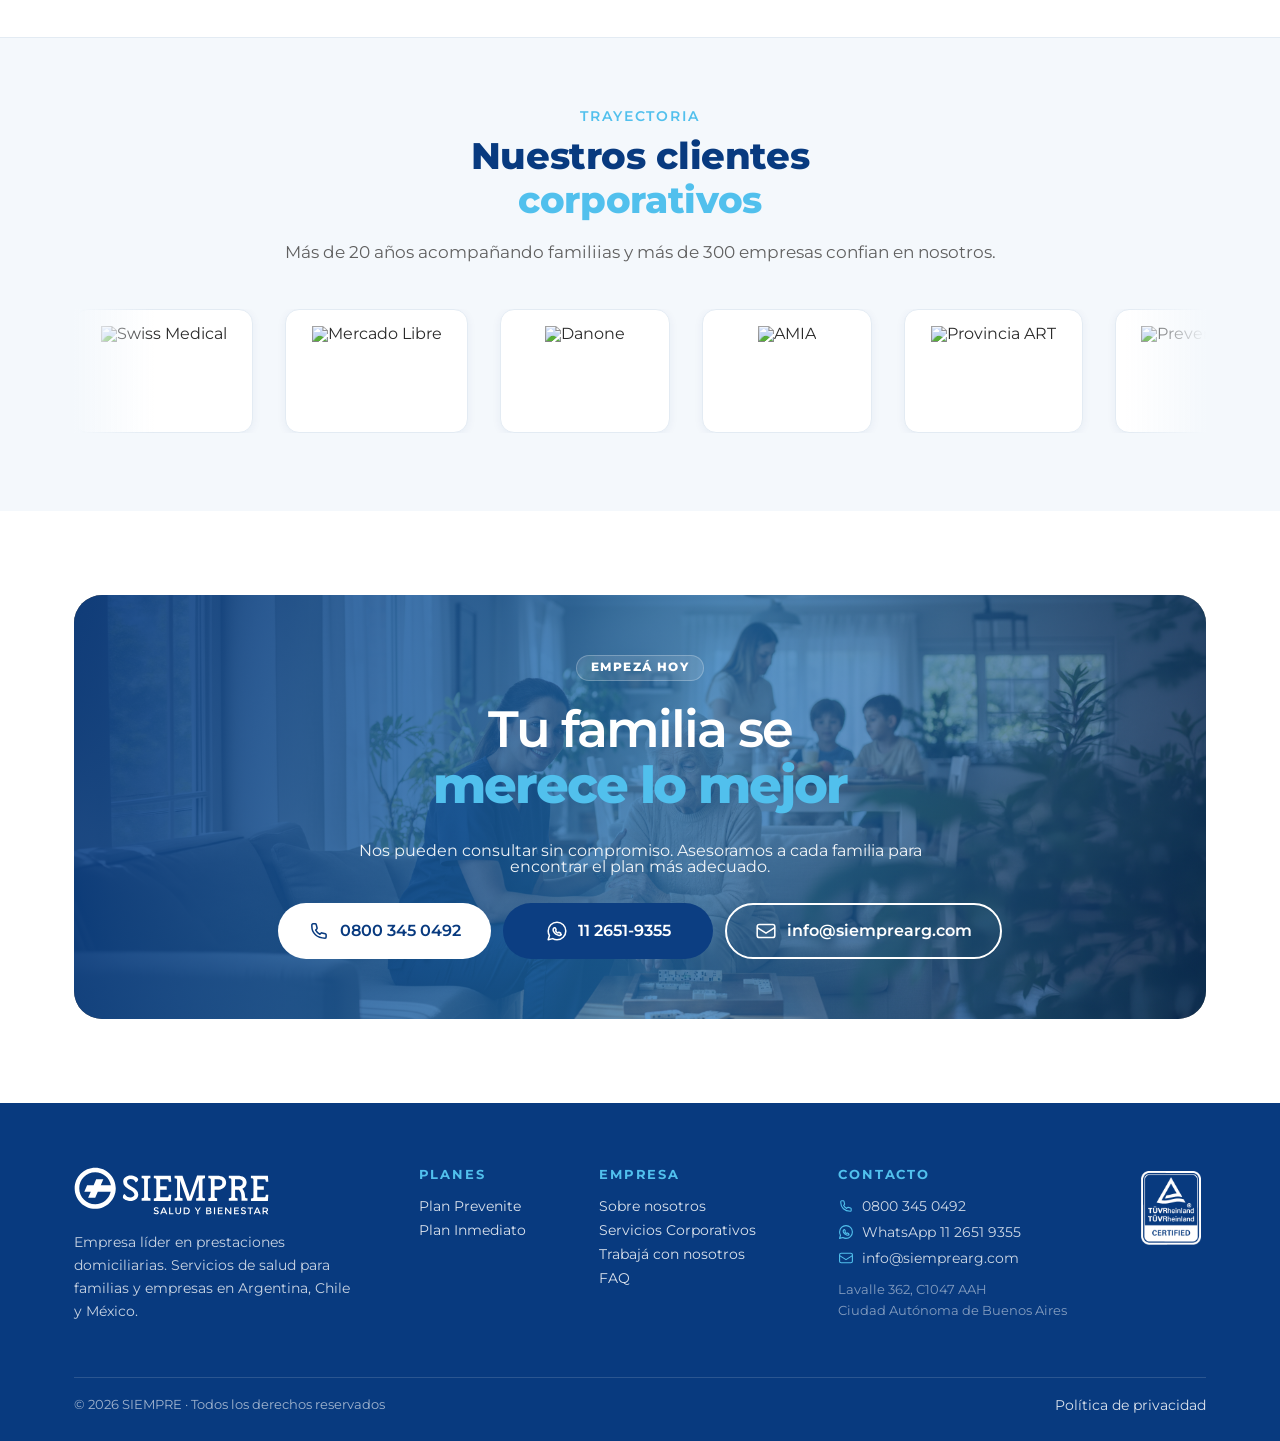
==== commit b286143a: "Modificacion de texto duplicado en el home "nuestros servicios" y "quienes somos" tenían el mismo ti" ====
--- a/index.html
+++ b/index.html
@@ -287,7 +287,7 @@
 <div class="container">
 <div class="section-header">
 <span class="eyebrow">Nuestros servicios</span>
-<h2>Los mejores servicios<br>de salud para familias<br><span class="text-celeste">y financiadores de salud</span></h2>
+<h2>Bienestar y salud para<br><span class="text-celeste">familias y financiadores de salud</span></h2>
 <p>Servicios presenciales y virtuales pensados para cada necesidad, <br>con profesionales especializados.</p>
 </div>
 <div class="grid grid-2">
@@ -333,8 +333,8 @@
 <div class="quienes-content">
 <span class="eyebrow">¿Quiénes somos?</span>
 <h2>Los mejores servicios<br>de salud para familias<br><span class="text-celeste">y financiadores de salud</span></h2>
-<p>Servicios presenciales y virtuales pensados para cada necesidad con <br>profesionales especializados.</p>
-<p>Nuestro equipo trabaja para mejorar la calidad de vida de las familias <br>y estar presente en los momentos de mayor vulnerabilidad.</p>
+<p>Trabajamos para mejorar la calidad de vida de las personas y sus familias,<br>brindando soluciones de salud con el respaldo de profesionales especializados.</p>
+<p>Nuestra experiencia y presencia regional nos permiten acompañar cada<br>necesidad con cercanía, compromiso y calidad.</p>
 <a class="btn btn-secondary btn-on-dark" href="sobre-nosotros.html">Conocer más sobre nosotros</a>
 </div>
 <div class="quienes-stats-row">
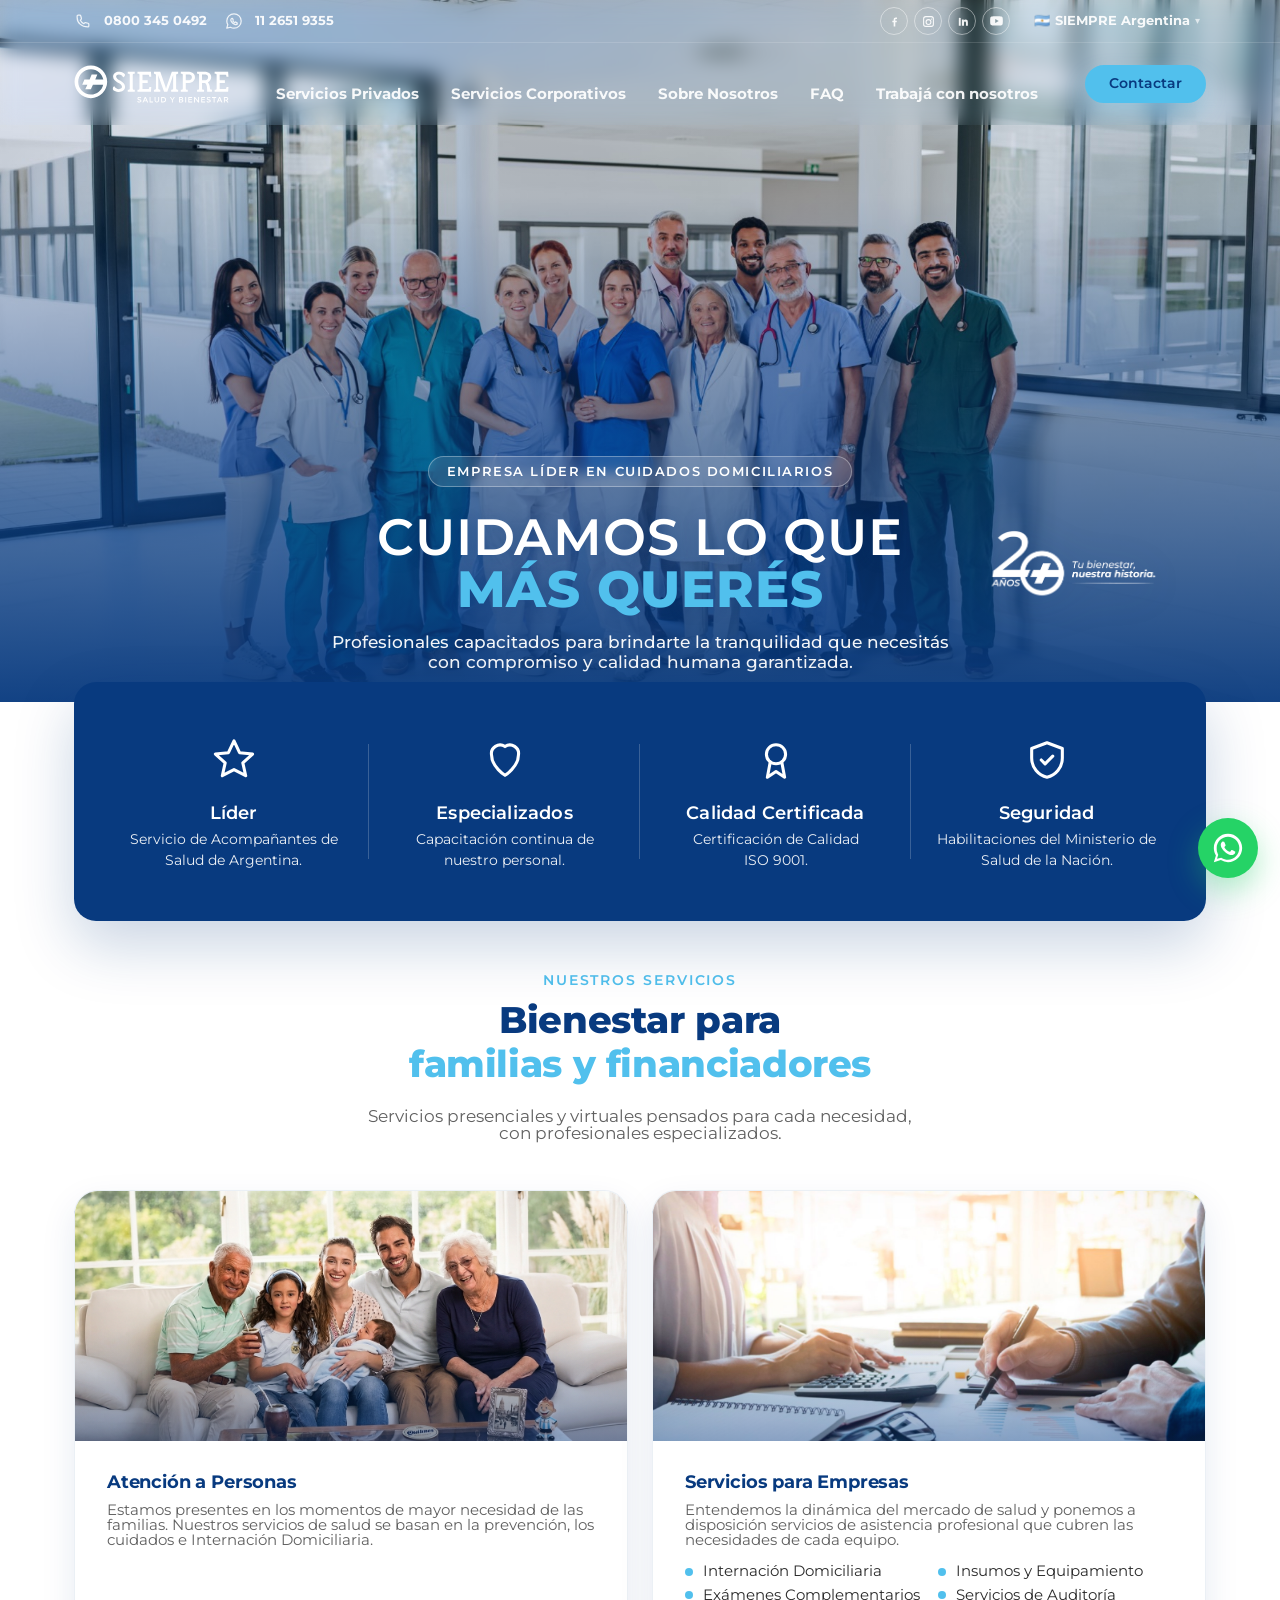
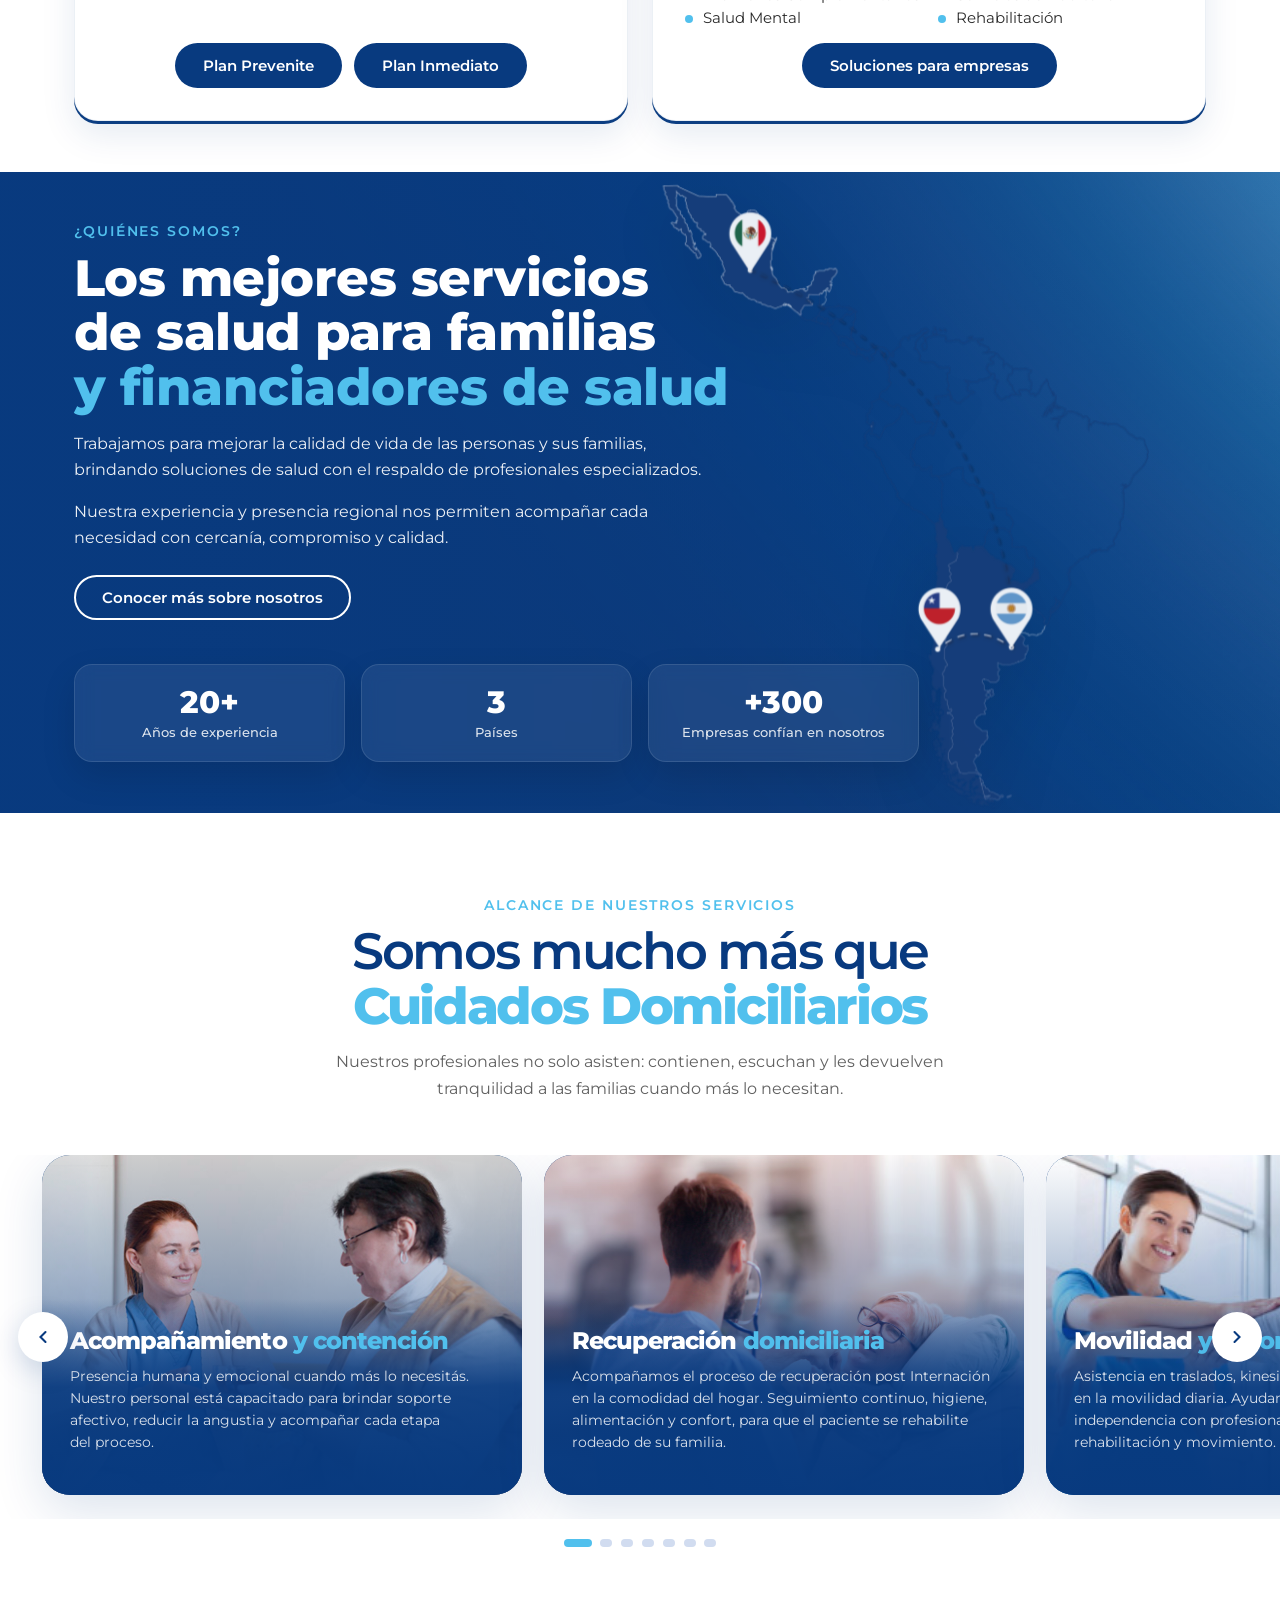
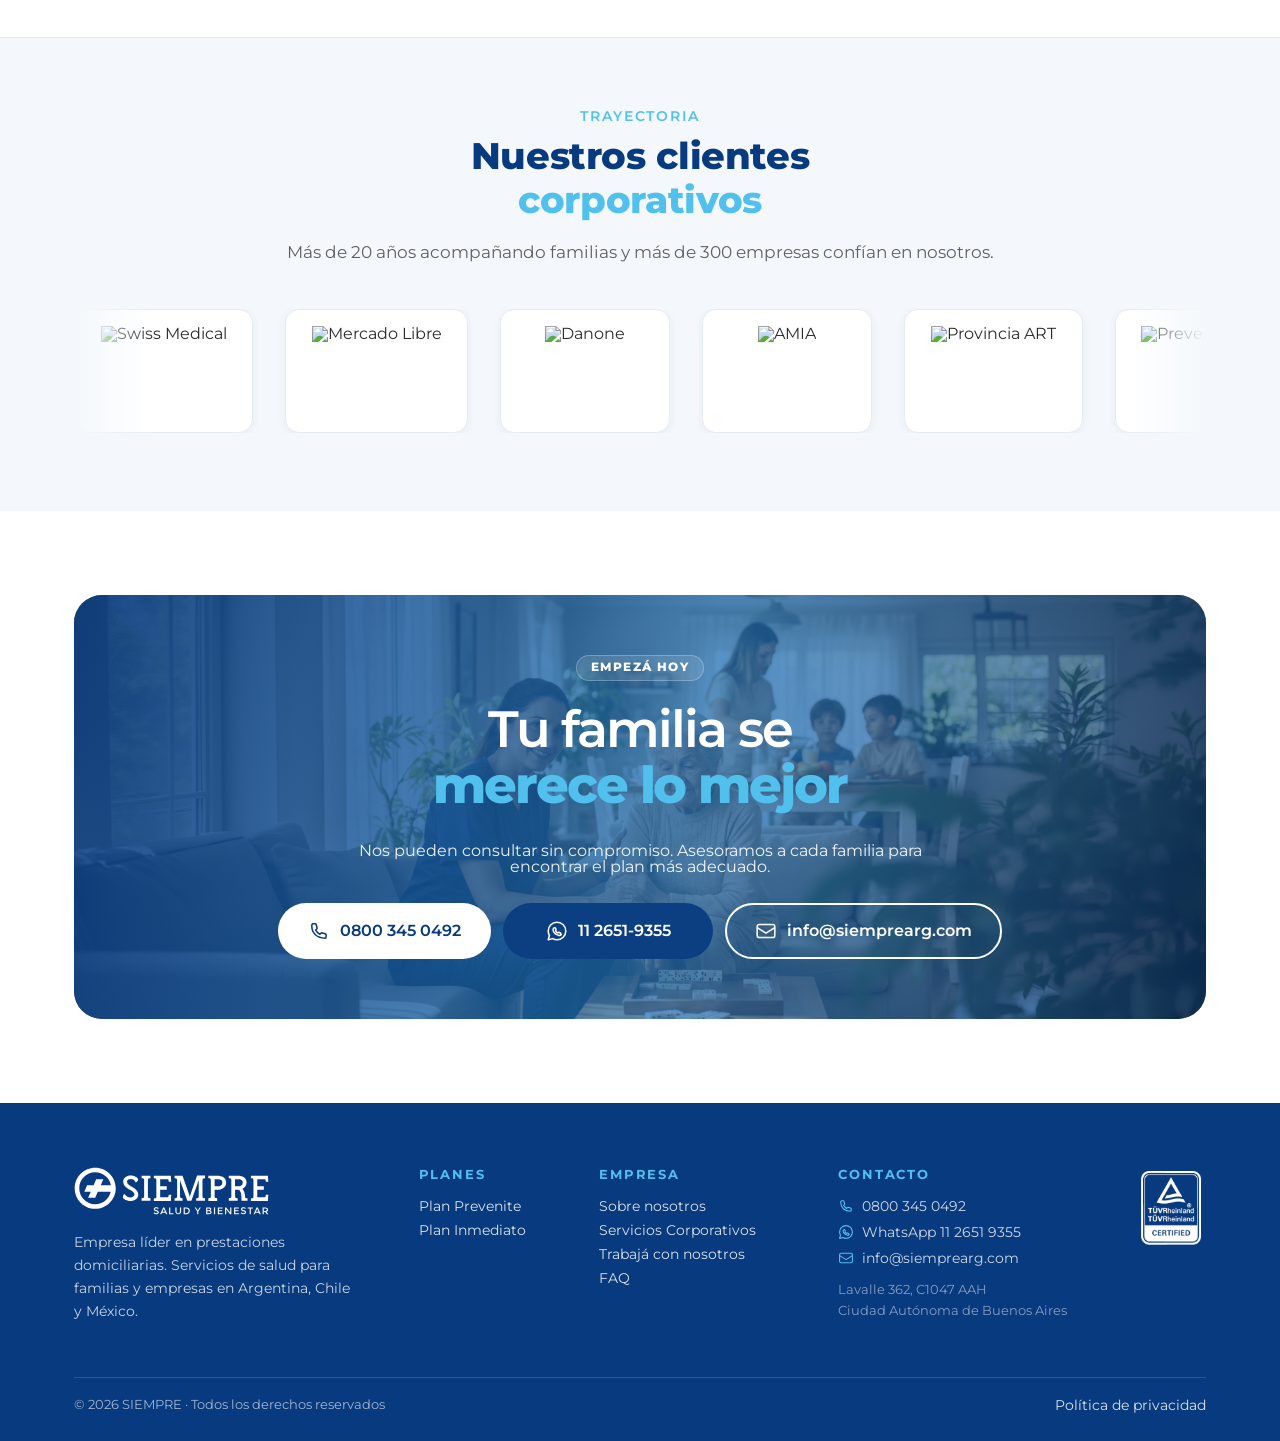
==== commit 7f06db1f: "Corrección de faltas de ortografía" ====
--- a/index.html
+++ b/index.html
@@ -237,7 +237,7 @@
       <div class="hero-title-row">
         <h1>
           <span class="hero-line hero-line-top">Cuidamos lo que</span>
-          <span class="hero-line hero-line-accent">más queres</span>
+          <span class="hero-line hero-line-accent">más querés</span>
         </h1>
         <img alt="20 años de experiencia" class="hero-20-logo" src="assets/img/banners/logo-20-anios-home.png"/>
       </div>
@@ -287,7 +287,7 @@
 <div class="container">
 <div class="section-header">
 <span class="eyebrow">Nuestros servicios</span>
-<h2>Bienestar y salud para<br><span class="text-celeste">familias y financiadores de salud</span></h2>
+<h2>Bienestar para<br><span class="text-celeste">familias y financiadores</span></h2>
 <p>Servicios presenciales y virtuales pensados para cada necesidad, <br>con profesionales especializados.</p>
 </div>
 <div class="grid grid-2">
@@ -295,7 +295,7 @@
 <div class="card-media" style="background-image:url('assets/img/banners/familia-1.png'); aspect-ratio:16/9"></div>
 <div class="card-body" style="padding:30px 32px 32px">
 <h3>Atención a Personas</h3>
-<p>Estamos presentes en los momentos de mayor necesidad de las familias. Nuestros servicios de salud se basan en la prevención, el cuidados e Internación Domiciliaria.</p>
+<p>Estamos presentes en los momentos de mayor necesidad de las familias. Nuestros servicios de salud se basan en la prevención, los cuidados e Internación Domiciliaria.</p>
 <div class="mt-md home-service-btns">
 <a class="btn btn-primary" href="plan-prevenite.html">Plan Prevenite</a>
 <a class="btn btn-primary" href="plan-inmediato.html">Plan Inmediato</a>
@@ -466,7 +466,7 @@
     <div class="section-header">
       <span class="eyebrow">Trayectoria</span>
       <h2>Nuestros clientes<strong><br>corporativos</strong> </h2>
-      <p>Más de 20 años acompañando familiias y más de 300 empresas confian en nosotros.</p>
+      <p>Más de 20 años acompañando familias y más de 300 empresas confían en nosotros.</p>
     </div>
 
     <div aria-label="Logos de empresas que trabajan con nosotros" class="logos-track-wrap">
